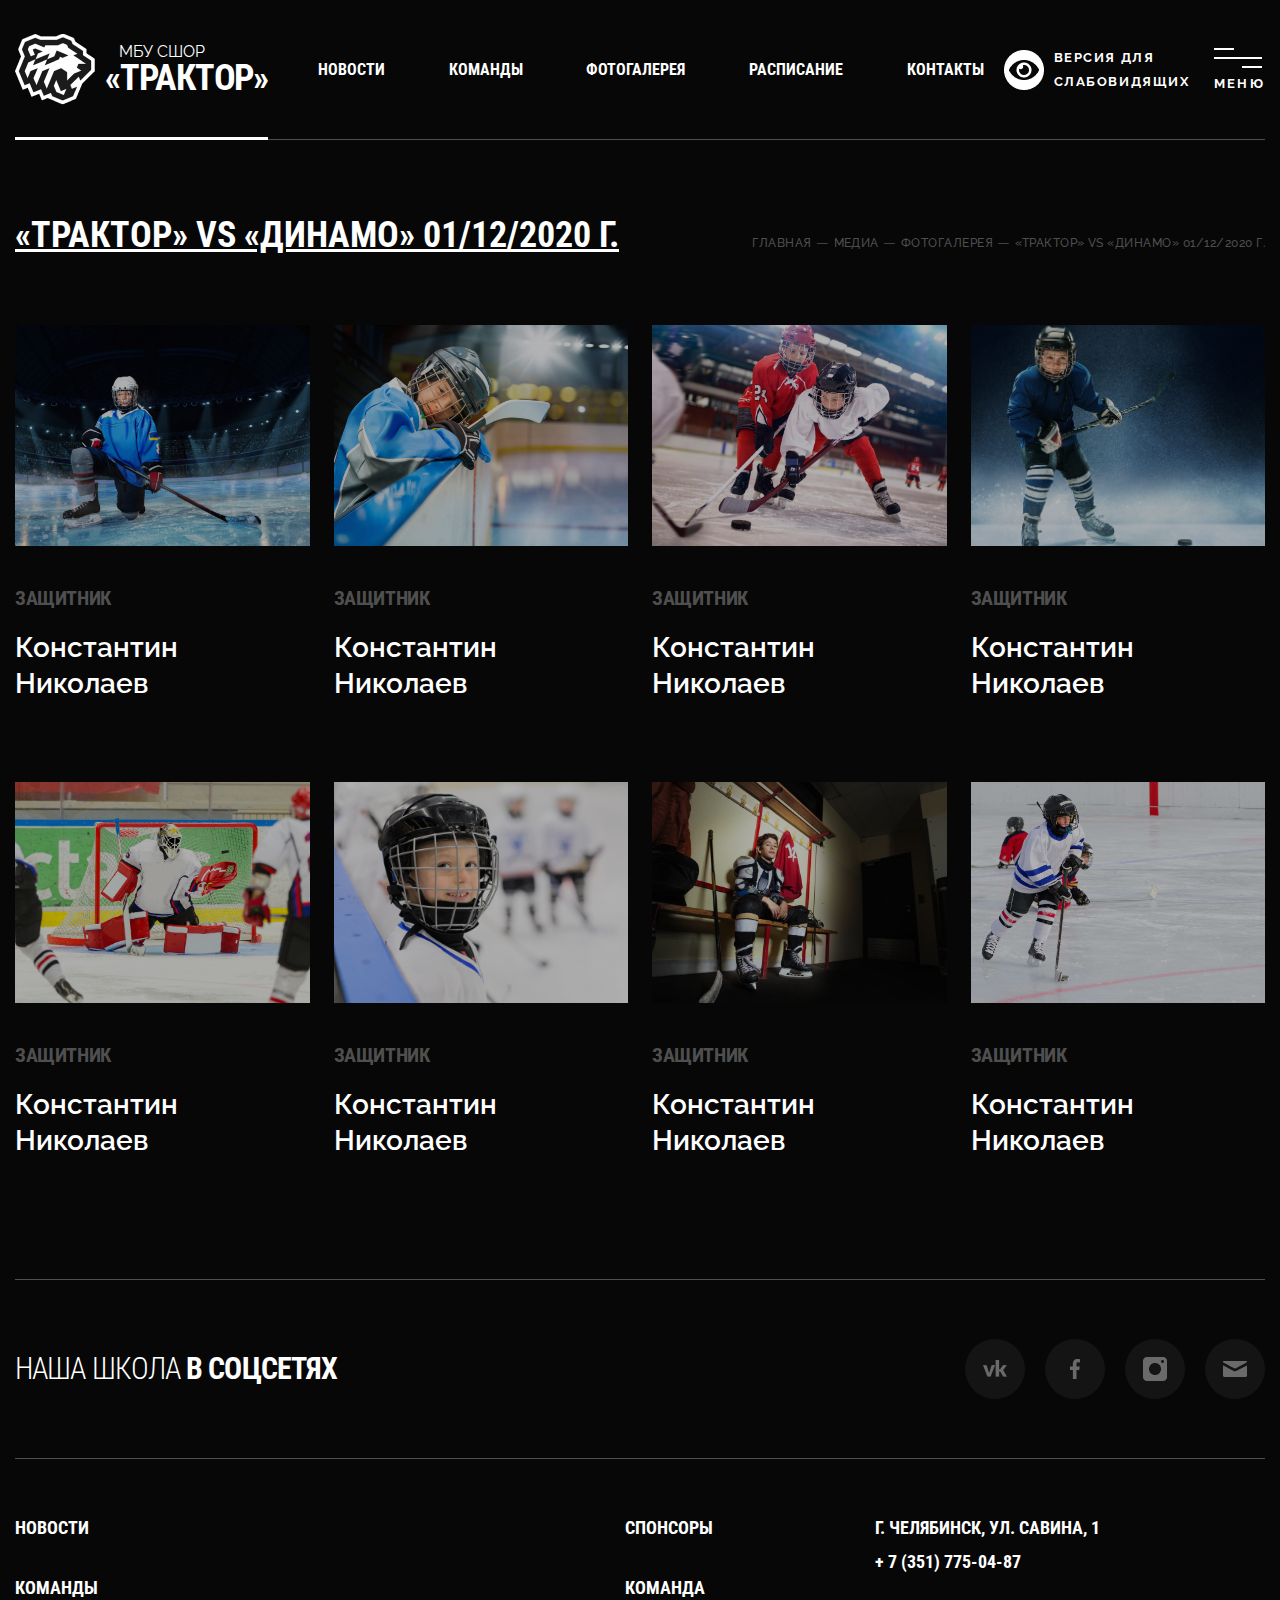
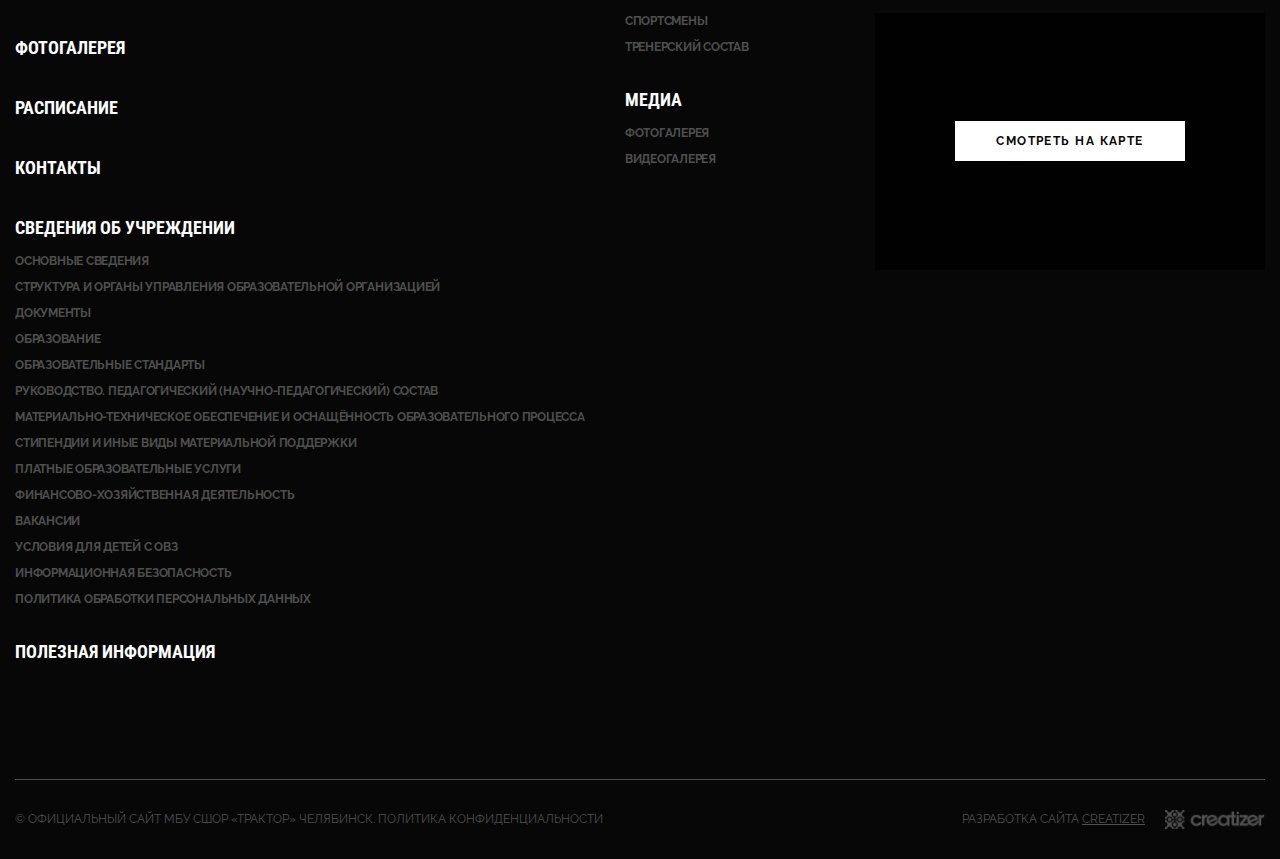
==== album.html @ e43c28bf "header" ====
<!DOCTYPE html>
<html lang="en">

<head>
	<meta charset="UTF-8">
	<meta name="viewport" content="width=device-width, initial-scale=1.0">
	<meta name="description" content="" />
	<meta name="keywords" content="" />
	<link rel="shortcut icon" href="img/common/favicon.ico" type="image/x-icon">
	<link rel="preconnect" href="https://fonts.gstatic.com">
	<link
		href="https://fonts.googleapis.com/css2?family=Lato:wght@300&family=Raleway:ital,wght@0,300;0,400;0,500;0,600;0,700;1,500&family=Roboto+Condensed:ital,wght@0,300;0,400;0,700;1,300&display=swap"
		rel="stylesheet">
	<link rel="stylesheet" href="css/jquery.fancybox.min.css">
	<link rel="stylesheet" href="css/style.css">
	<title>Школа "Трактор"</title>
</head>

<body>
	<div class="wrapper">
		<div class="header">
			<div class="container">
				<div class="header__body" id="header__body">
					<a href="home.html" class="header__logo" id="header__logo">
						<div class="header__image" id="header__image">
							<img src="img/header/logo.png" alt="">
						</div>
						<div class="header__descriptor">
							<p>
								МБУ СШОР
							</p>
							<p>
								«‎Трактор»‎
							</p>
						</div>
						<span></span>
					</a>
					<nav class="header__menu">
						<ul class="header__list">
							<li>
								<a href="news.html" class="header__link">новости</a>
								<span class="underline"></span>
							</li>
							<li>
								<a href="teams.html" class="header__link">команды</a>
								<span class="underline"></span>
							</li>
							<li>
								<a href="gallery.html" class="header__link">фотогалерея</a>
								<span class="underline"></span>
							</li>
							<li>
								<a href="schedule.html" class="header__link">расписание</a>
								<span class="underline"></span>
							</li>
							<li>
								<a href="contacts.html" class="header__link">контакты</a>
								<span class="underline"></span>
							</li>
						</ul>
					</nav>
					<div class="header__visually-impaired">
						<p>
							<img src="img/header/vi.png" alt="">
						</p>
						<span>версия для слабовидящих</span>
						<span class="vi-underline"></span>
					</div>
					<div class="header__burger">
						<div class="header__burger-icon">
							<span></span>
							<span></span>
							<span></span>
						</div>
						<div class="header__burger-menu">
							меню
						</div>
						<div class="header__burger-close">
							закрыть
						</div>
					</div>
				</div>
				<div class="header__menu-board menu-board">
					<div class="menu-board__container">
						<form action="#" class="menu-board__form">
							<input placeholder="поиск по сайту" type="text" class="menu-board__input">
							<button type="submit" class="menu-board__button"></button>
						</form>
						<div class="menu-board__body">
							<ul class="menu-board__items">
								<li class="menu-board__item">
									<a href="news.html" class="menu-board__heading">
										новости
									</a>
								</li>
								<li class="menu-board__item">
									<a href="teams.html" class="menu-board__heading">
										команды
									</a>
								</li>
								<li class="menu-board__item">
									<a href="gallery.html" class="menu-board__heading">
										фотогалерея
									</a>
								</li>
								<li class="menu-board__item">
									<a href="schedule.html" class="menu-board__heading">
										расписание
									</a>
								</li>
								<li class="menu-board__item">
									<a href="contacts.html" class="menu-board__heading">
										контакты
									</a>
								</li>
								<li class="menu-board__item">
									<a href="#" class="menu-board__heading">
										полезная информация
									</a>
								</li>
								<li class="menu-board__item">
									<a href="#" class="menu-board__heading">
										спонсоры
									</a>
								</li>
								<li class="menu-board__item">
									<a href="#" class="menu-board__heading">
										команда
									</a>
									<ul class="menu-board__list">
										<li>
											<a href="#" class="menu-board__link">Спортсмены</a>
										</li>
										<li>
											<a href="#" class="menu-board__link">Тренерский состав</a>
										</li>
									</ul>
								</li>
								<li class="menu-board__item">
									<a href="#" class="menu-board__heading">
										медиа
									</a>
									<ul class="menu-board__list">
										<li>
											<a href="#" class="menu-board__link">фотогалерея</a>
										</li>
										<li>
											<a href="#" class="menu-board__link">видеогалерея</a>
										</li>
									</ul>
								</li>
								<li class="menu-board__item">
									<a href="#" class="menu-board__heading">
										Сведения об учреждении
									</a>
									<ul class="menu-board__list">
										<li>
											<a href="#" class="menu-board__link">Основные сведения</a>
										</li>
										<li>
											<a href="#" class="menu-board__link">Структура и органы управления
												образовательной
												организацией</a>
										</li>
										<li>
											<a href="#" class="menu-board__link">Документы</a>
										</li>
										<li>
											<a href="#" class="menu-board__link">Образование</a>
										</li>
										<li>
											<a href="#" class="menu-board__link">Образовательные стандарты</a>
										</li>
										<li>
											<a href="#" class="menu-board__link">Руководство. Педагогический
												(научно-педагогический) состав</a>
										</li>
										<li>
											<a href="#" class="menu-board__link">Материально-техническое обеспечение
												и
												оснащённость образовательного процесса</a>
										</li>
										<li>
											<a href="#" class="menu-board__link">Стипендии и иные виды материальной
												поддержки</a>
										</li>
										<li>
											<a href="#" class="menu-board__link">Платные образовательные услуги</a>
										</li>
										<li>
											<a href="#" class="menu-board__link">Финансово-хозяйственная
												деятельность</a>
										</li>
										<li>
											<a href="#" class="menu-board__link">Вакансии</a>
										</li>
										<li>
											<a href="#" class="menu-board__link">Условия для детей с ОВЗ</a>
										</li>
										<li>
											<a href="#" class="menu-board__link">Информационная безопасность</a>
										</li>
										<li>
											<a href="#" class="menu-board__link">Политика обработки персональных
												данных</a>
										</li>
									</ul>
								</li>
							</ul>
						</div>
					</div>
				</div>
			</div>
		</div>

		<main class="main">
			<div class="album">
				<div class="container">
					<div class="album__body">
						<div class="album__topbar topbar">
							<h1 class="album__title title">
								«Трактор» vs «Динамо» 01/12/2020 г.
							</h1>
							<ul class="album__breadcrumbs breadcrumbs">
								<li>
									<a href="home.html" class="breadcrumbs__link">главная</a>
								</li>
								<li>
									<a href="media.html" class="breadcrumbs__link">медиа</a>
								</li>
								<li>
									<a href="gallery.html" class="breadcrumbs__link">фотогалерея</a>
								</li>
								<li>
									<a href="album.html" class="breadcrumbs__link">«Трактор» vs «Динамо» 01/12/2020 г.</a>
								</li>
							</ul>
						</div>
						<ul class="album__list">
							<li class="album__item">
								<div class="album__image">
									<a href="img/album/01.jpg" data-fancybox="album">
										<img src="img/album/01.jpg" alt="">
										<div class="album__hover"></div>
									</a>
								</div>
								<div class="album__position position">
									защитник
								</div>
								<div class="album__heading heading">
									Константин Николаев
								</div>
							</li>
							<li class="album__item">
								<div class="album__image">
									<a href="img/album/02.jpg" data-fancybox="album">
										<img src="img/album/02.jpg" alt="">
										<div class="album__hover"></div>
									</a>
								</div>
								<div class="album__position position">
									защитник
								</div>
								<div class="album__heading heading">
									Константин Николаев
								</div>
							</li>
							<li class="album__item">
								<div class="album__image">
									<a href="img/album/03.jpg" data-fancybox="album">
										<img src="img/album/03.jpg" alt="">
										<div class="album__hover"></div>
									</a>
								</div>
								<div class="album__position position">
									защитник
								</div>
								<div class="album__heading heading">
									Константин Николаев
								</div>
							</li>
							<li class="album__item">
								<div class="album__image">
									<a href="img/album/04.jpg" data-fancybox="album">
										<img src="img/album/04.jpg" alt="">
										<div class="album__hover"></div>
									</a>
								</div>
								<div class="album__position position">
									защитник
								</div>
								<div class="album__heading heading">
									Константин Николаев
								</div>
							</li>
							<li class="album__item">
								<div class="album__image">
									<a href="img/album/05.jpg" data-fancybox="album">
										<img src="img/album/05.jpg" alt="">
										<div class="album__hover"></div>
									</a>
								</div>
								<div class="album__position position">
									защитник
								</div>
								<div class="album__heading heading">
									Константин Николаев
								</div>
							</li>
							<li class="album__item">
								<div class="album__image">
									<a href="img/album/06.jpg" data-fancybox="album">
										<img src="img/album/06.jpg" alt="">
										<div class="album__hover"></div>
									</a>
								</div>
								<div class="album__position position">
									защитник
								</div>
								<div class="album__heading heading">
									Константин Николаев
								</div>
							</li>
							<li class="album__item">
								<div class="album__image">
									<a href="img/album/07.jpg" data-fancybox="album">
										<img src="img/album/07.jpg" alt="">
										<div class="album__hover"></div>
									</a>
								</div>
								<div class="album__position position">
									защитник
								</div>
								<div class="album__heading heading">
									Константин Николаев
								</div>
							</li>
							<li class="album__item">
								<div class="album__image">
									<a href="img/album/08.jpg" data-fancybox="album">
										<img src="img/album/08.jpg" alt="">
										<div class="album__hover"></div>
									</a>
								</div>
								<div class="album__position position">
									защитник
								</div>
								<div class="album__heading heading">
									Константин Николаев
								</div>
							</li>
						</ul>
					</div>
				</div>
			</div>
		</main>

		<footer class="footer">
			<div class="container">
				<footer class="footer__body">
					<div class="footer__top">
						<h3 class="footer__subtitle subtitle">
							наша школа <span>в соцсетях</span>
						</h3>
						<div class="footer__socials">
							<a href="https://vk.com/" class="footer__socials-item" target="_blank">
								<img src="img/footer/vk.png" alt="">
							</a>
							<a href="https://www.facebook.com/" class="footer__socials-item" target="_blank">
								<img src="img/footer/fb.png" alt="">
							</a>
							<a href="https://www.instagram.com/?hl=ru" class="footer__socials-item" target="_blank">
								<img src="img/footer/inst.png" alt="">
							</a>
							<a href="#" class="footer__socials-item">
								<img src="img/footer/mail.png" alt="">
							</a>
						</div>
					</div>
					<div class="footer__middle">
						<div class="footer__items">
							<div class="footer__column-info">
								<div class="footer__item">
									<a href="news.html" class="footer__heading">
										новости
									</a>
								</div>
								<div class="footer__item">
									<a href="teams.html" class="footer__heading">
										команды
									</a>
								</div>
								<div class="footer__item">
									<a href="gallery.html" class="footer__heading">
										фотогалерея
									</a>
								</div>
								<div class="footer__item">
									<a href="schedule.html" class="footer__heading">
										расписание
									</a>
								</div>
								<div class="footer__item">
									<a href="contacts.html" class="footer__heading">
										контакты
									</a>
								</div>
								<div class="footer__item">
									<a href="#" class="footer__heading">
										Сведения об учреждении
									</a>
									<ul class="footer__list">
										<li>
											<a href="#" class="footer__link">Основные сведения</a>
										</li>
										<li>
											<a href="#" class="footer__link">Структура и органы управления
												образовательной
												организацией</a>
										</li>
										<li>
											<a href="#" class="footer__link">Документы</a>
										</li>
										<li>
											<a href="#" class="footer__link">Образование</a>
										</li>
										<li>
											<a href="#" class="footer__link">Образовательные стандарты</a>
										</li>
										<li>
											<a href="#" class="footer__link">Руководство. Педагогический
												(научно-педагогический)
												состав</a>
										</li>
										<li>
											<a href="#" class="footer__link">Материально-техническое обеспечение и
												оснащённость
												образовательного процесса</a>
										</li>
										<li>
											<a href="#" class="footer__link">Стипендии и иные виды материальной
												поддержки</a>
										</li>
										<li>
											<a href="#" class="footer__link">Платные образовательные услуги</a>
										</li>
										<li>
											<a href="#" class="footer__link">Финансово-хозяйственная деятельность</a>
										</li>
										<li>
											<a href="#" class="footer__link">Вакансии</a>
										</li>
										<li>
											<a href="#" class="footer__link">Условия для детей с ОВЗ</a>
										</li>
										<li>
											<a href="#" class="footer__link">Информационная безопасность</a>
										</li>
										<li>
											<a href="#" class="footer__link">Политика обработки персональных данных</a>
										</li>
									</ul>
								</div>
								<div class="footer__item">
									<a href="#" class="footer__heading">
										полезная информация
									</a>
								</div>
								<div class="footer__item">
									<a href="#" class="footer__heading">
										спонсоры
									</a>
								</div>
								<div class="footer__item">
									<a href="#" class="footer__heading">
										команда
									</a>
									<ul class="footer__list">
										<li>
											<a href="#" class="footer__link">Спортсмены</a>
										</li>
										<li>
											<a href="#" class="footer__link">Тренерский состав</a>
										</li>
									</ul>
								</div>
								<div class="footer__item">
									<a href="#" class="footer__heading">
										медиа
									</a>
									<ul class="footer__list">
										<li>
											<a href="#" class="footer__link">фотогалерея</a>
										</li>
										<li>
											<a href="#" class="footer__link">видеогалерея</a>
										</li>
									</ul>
								</div>
							</div>
							<div class="footer__column-map">
								<div class="footer__item">
									<a href="#" class="footer__heading">
										г. Челябинск, ул. Савина, 1
									</a>
									<p>
										<a href="tel:+73517750487" class="footer__heading">
											+ 7 (351) 775-04-87
										</a>
									</p>
								</div>
								<div class="footer__map">
									<iframe
										src="https://www.google.com/maps/embed?pb=!1m18!1m12!1m3!1d2279.0754524797603!2d61.44567021602907!3d55.16445604468034!2m3!1f0!2f0!3f0!3m2!1i1024!2i768!4f13.1!3m3!1m2!1s0x43c5ed6685f72ff7%3A0xd06145f4fb776988!2z0YPQuy4g0KHQsNCy0LjQvdCwLCAxLCDQp9C10LvRj9Cx0LjQvdGB0LosINCn0LXQu9GP0LHQuNC90YHQutCw0Y8g0L7QsdC7LiwgNDU0MDA3!5e0!3m2!1sru!2sru!4v1611233914271!5m2!1sru!2sru"
										allowfullscreen="" aria-hidden="false" tabindex="0">
									</iframe>
									<div class="footer__see">
										<div class="footer__map-bar">
											смотреть на карте
										</div>
									</div>
								</div>
							</div>
						</div>
					</div>
					<div class="footer__bottom">
						<div class="footer__text">
							© Официальный сайт МБУ СШОР «Трактор» Челябинск. Политика конфиденциальности
						</div>
						<div class="footer__dev">
							<div class="footer__dev-info">
								Разработка сайта <a href="https://creatizer.pro/ru/" target="_blank">Creatizer</a>
							</div>
							<a href="https://creatizer.pro/ru/" class="footer__dev-logo" target="_blank">
								<img src="img/footer/creatizer.png" alt="">
							</a>
						</div>
					</div>
				</footer>
			</div>
		</footer>

		<div class="scrollback" id="scrollback">
			<img src="img/common/scrollback.svg" alt="">
		</div>
	</div>


	<script src="https://code.jquery.com/jquery-3.5.1.min.js"></script>
	<script src="js/jquery.fancybox.min.js"></script>
	<script src="js/slick.min.js"></script>
	<script src="js/script.js" type="module"></script>
</body>

</html>
---- css/style.css ----
@charset "UTF-8";
* {
  padding: 0;
  margin: 0;
  border: 0;
}

*,
*:before,
*:after {
  -webkit-box-sizing: border-box;
  box-sizing: border-box;
}

:focus,
:active {
  outline: none;
}

a:focus,
a:active {
  outline: none;
}

nav,
footer,
header,
aside {
  display: block;
}

html,
body {
  height: 100%;
  width: 100%;
  font-size: 100%;
  line-height: 1;
  font-size: 14px;
  -ms-text-size-adjust: 100%;
  -moz-text-size-adjust: 100%;
  -webkit-text-size-adjust: 100%;
}

input,
button,
textarea {
  font-family: inherit;
}

input::-ms-clear {
  display: none;
}

button {
  cursor: pointer;
}

button::-moz-focus-inner {
  padding: 0;
  border: 0;
}

a,
a:visited {
  text-decoration: none;
}

a:hover {
  text-decoration: none;
}

ul li {
  list-style: none;
}

img {
  vertical-align: top;
}

h1,
h2,
h3,
h4,
h5,
h6 {
  font-size: inherit;
  font-weight: 700;
}

.custom-select-container {
  display: inline-block;
  position: relative;
}

.custom-select-value {
  display: -webkit-box;
  display: -ms-flexbox;
  display: flex;
  -webkit-box-align: center;
      -ms-flex-align: center;
          align-items: center;
  -webkit-box-pack: justify;
      -ms-flex-pack: justify;
          justify-content: space-between;
  width: 180px;
  cursor: pointer;
  -webkit-user-select: none;
     -moz-user-select: none;
      -ms-user-select: none;
          user-select: none;
  -webkit-transition: all 0.3s ease 0s;
  transition: all 0.3s ease 0s;
  color: #6a6a6a;
  font-weight: 300;
  font-size: 20px;
  line-height: 30px;
  text-transform: capitalize;
}

.custom-select-value:after {
  content: "";
  display: inline-block;
  width: 16px;
  height: 9px;
  background: url("../img/schedule/arrow.svg") center no-repeat;
  -webkit-transition: all 0.3s ease 0s;
  transition: all 0.3s ease 0s;
  margin: 0px 0px 0px 10px;
}

.custom-select-value.spin:after {
  content: "";
  -webkit-transform: rotate(-180deg);
          transform: rotate(-180deg);
}

.custom-select-options {
  opacity: 0;
  visibility: hidden;
  position: absolute;
  padding: 0;
  margin: 0;
  z-index: 1;
  width: 100%;
  border-top: none;
  max-height: 330px;
  overflow-y: auto;
  background: #141414;
  -webkit-transition: all 0.3s ease 0s;
  transition: all 0.3s ease 0s;
  padding: 20px 0;
}

.custom-select-options.show {
  opacity: 1;
  visibility: visible;
}

.custom-select-option {
  padding: 5px 30px;
  cursor: pointer;
  -webkit-transition: all 0.3s ease 0s;
  transition: all 0.3s ease 0s;
  color: #6a6a6a;
  font-weight: 300;
  font-size: 20px;
  line-height: 30px;
  text-transform: capitalize;
}

.custom-select-option.selected {
  background-color: rgba(0, 0, 0, 0.5);
}

.custom-select-option:hover {
  color: #fff;
}

body {
  font-family: "Raleway", sans-serif;
  color: #fff;
  background: #070707;
}

body.lock {
  overflow: hidden;
}

.wrapper {
  position: relative;
  display: -webkit-box;
  display: -ms-flexbox;
  display: flex;
  -webkit-box-orient: vertical;
  -webkit-box-direction: normal;
      -ms-flex-direction: column;
          flex-direction: column;
  min-height: 100%;
  overflow-x: hidden;
}

.container {
  max-width: 1660px;
  margin: 0 auto;
  padding: 0 15px;
}

.subtitle {
  font-family: "Roboto Condensed", sans-serif;
  font-weight: 300;
  font-size: 30px;
  line-height: 40px;
  letter-spacing: -0.03em;
  text-transform: uppercase;
}

.subtitle span {
  font-weight: 700;
}

.scrollback {
  position: fixed;
  bottom: 150px;
  right: 40px;
  height: 60px;
  width: 60px;
  border-radius: 50%;
  background: #141414;
  display: -webkit-box;
  display: -ms-flexbox;
  display: flex;
  -webkit-box-align: center;
      -ms-flex-align: center;
          align-items: center;
  -webkit-box-pack: center;
      -ms-flex-pack: center;
          justify-content: center;
  border: 1px solid transparent;
  -webkit-transition: all 0.3s ease 0s;
  transition: all 0.3s ease 0s;
  cursor: pointer;
  opacity: 0;
  visibility: hidden;
  z-index: 10;
}

.scrollback img {
  max-width: 20px;
}

@media (min-width: 1024px) {
  .scrollback:hover {
    border: 1px solid #4f4f4f;
  }
}

.scrollback.visible {
  opacity: 1;
  visibility: visible;
}

@media (max-width: 767px) {
  .scrollback {
    width: 40px;
    height: 40px;
    bottom: 20px;
    right: 20px;
  }
}

.date {
  font-family: "Roboto Condensed", sans-serif;
  font-weight: bold;
  font-size: 20px;
  line-height: 24px;
  letter-spacing: -0.02em;
  text-transform: uppercase;
  color: #4f4f4f;
}

.title {
  font-family: "Roboto Condensed", sans-serif;
  font-weight: bold;
  font-size: 49px;
  line-height: 70px;
  -webkit-text-decoration-line: underline;
          text-decoration-line: underline;
  text-transform: uppercase;
  color: #ffffff;
}

@media (max-width: 1365px) {
  .title {
    font-size: 36px;
    line-height: 40px;
  }
}

@media (max-width: 767px) {
  .title {
    font-size: 30px;
  }
}

.universal-link {
  display: inline-block;
  height: 70px;
  width: 260px;
}

@media (min-width: 1024px) {
  .universal-link:hover .icon__arrow {
    -webkit-transform: translate(7px, 0);
            transform: translate(7px, 0);
  }
  .universal-link:hover .universal-link__more::before {
    width: 100%;
    -webkit-transform: translate(0, 0);
            transform: translate(0, 0);
  }
}

.universal-link__more {
  position: relative;
  font-weight: bold;
  font-size: 13px;
  line-height: 24px;
  letter-spacing: 0.12em;
  text-transform: uppercase;
  color: #ffffff;
  display: inline-block;
  position: relative;
  left: 96px;
  top: 28px;
}

.universal-link__more::before {
  content: "";
  -webkit-transition: all 0.3s ease 0s;
  transition: all 0.3s ease 0s;
  position: absolute;
  bottom: 0;
  left: 0px;
  display: inline-block;
  height: 1px;
  width: 0%;
  -webkit-transform: translate(-40px, 0);
          transform: translate(-40px, 0);
  background: #fff;
}

@media (max-width: 600px) {
  .universal-link__more span {
    display: none;
  }
}

.universal-link .icon {
  position: relative;
  display: inline-block;
}

.universal-link .icon__circle {
  position: absolute;
  top: 0;
  left: 0;
  display: inline-block;
  height: 48px;
  width: 48px;
  border-radius: 50%;
  border: 1px solid #fff;
}

.universal-link .icon__arrow {
  -webkit-transition: all 0.3s ease 0s;
  transition: all 0.3s ease 0s;
  position: absolute;
  top: 23px;
  left: 23px;
  display: inline-block;
  height: 1px;
  width: 48px;
  background: #fff;
}

.universal-link .icon__arrow:after, .universal-link .icon__arrow:before {
  content: "";
  position: absolute;
  right: 0;
  background: #fff;
  width: 1px;
  height: 10px;
  display: inline-block;
}

.universal-link .icon__arrow:after {
  -webkit-transform: rotate(45deg) translate(-2px, 1px);
          transform: rotate(45deg) translate(-2px, 1px);
}

.universal-link .icon__arrow::before {
  -webkit-transform: rotate(-45deg) translate(4px, -7px);
          transform: rotate(-45deg) translate(4px, -7px);
}

.more {
  display: inline-block;
  position: relative;
  margin: 0px 0px 40px 0px;
  font-family: "Roboto Condensed", sans-serif;
  font-weight: bold;
  font-size: 20px;
  line-height: 24px;
  letter-spacing: -0.02em;
  text-transform: uppercase;
  color: #4f4f4f;
  -webkit-transition: all 0.3s ease 0s;
  transition: all 0.3s ease 0s;
  cursor: pointer;
}

.more:after {
  content: "";
  -webkit-transition: all 0.3s ease 0s;
  transition: all 0.3s ease 0s;
  position: absolute;
  bottom: 0;
  left: -40px;
  width: 0%;
  height: 1px;
  background: #fff;
  opacity: 0;
  visibility: hidden;
}

@media (min-width: 1024px) {
  .more:hover {
    color: #fff;
  }
  .more:hover:after {
    left: 0;
    width: 100%;
    opacity: 1;
    visibility: visible;
  }
}

.topbar {
  display: -webkit-box;
  display: -ms-flexbox;
  display: flex;
  -webkit-box-pack: justify;
      -ms-flex-pack: justify;
          justify-content: space-between;
}

@media (max-width: 767px) {
  .topbar {
    -webkit-box-orient: vertical;
    -webkit-box-direction: normal;
        -ms-flex-direction: column;
            flex-direction: column;
    -webkit-box-align: start;
        -ms-flex-align: start;
            align-items: flex-start;
  }
}

.breadcrumbs {
  display: -webkit-box;
  display: -ms-flexbox;
  display: flex;
  white-space: nowrap;
  padding: 40px 0px 0px 20px;
}

.breadcrumbs li:not(:last-child):after {
  content: "—";
  color: #4f4f4f;
  display: inline-block;
  margin: 0px 5px 0 0;
}

.breadcrumbs__link {
  font-weight: 500;
  font-size: 12px;
  line-height: 16px;
  letter-spacing: 0.04em;
  text-transform: uppercase;
  color: #4f4f4f;
  -webkit-transition: all 0.3s ease 0s;
  transition: all 0.3s ease 0s;
}

@media (min-width: 1024px) {
  .breadcrumbs__link:hover {
    color: #fff;
  }
}

@media (max-width: 1365px) {
  .breadcrumbs {
    padding: 20px 0px 0px 20px;
  }
}

@media (max-width: 767px) {
  .breadcrumbs {
    padding: 10px 0px 0px 0px;
    white-space: normal;
    -webkit-box-orient: vertical;
    -webkit-box-direction: normal;
        -ms-flex-direction: column;
            flex-direction: column;
  }
}

.heading {
  font-weight: 600;
  font-size: 28px;
  line-height: 36px;
  color: #fff;
}

@media (max-width: 993px) {
  .heading {
    font-size: 24px;
    line-height: 30px;
  }
}

@media (max-width: 767px) {
  .heading {
    font-size: 20px;
    line-height: 24px;
  }
}

.position {
  font-family: "Roboto Condensed", sans-serif;
  font-weight: bold;
  font-size: 20px;
  line-height: 24px;
  letter-spacing: -0.02em;
  text-transform: uppercase;
  color: #4f4f4f;
}

/* .fancybox-navigation .fancybox-button {
	width: 126px;
	height: 90px;
	div {
		display: none;
	}
}
.fancybox-navigation .fancybox-button--arrow_left,
.fancybox-navigation .fancybox-button--arrow_right {
	padding: 0;
}
.fancybox-button--arrow_left {
	background: url("../img/home/partners/arrow-left.png") center no-repeat, #141414;
	&:disabled {
		background: url("../img/home/partners/arrow-left.png") center no-repeat, #070707;
	}
}
.fancybox-button--arrow_right {
	background: url("../img/home/partners/arrow-right.png") center no-repeat, #141414;
	&:disabled {
		background: url("../img/home/partners/arrow-right.png") center no-repeat, #070707;
	}
}
.fancybox-bg {
	background: rgba(7, 7, 7, 0.8);
} */
.splash-main {
  position: relative;
  z-index: 0;
  height: 100vh;
  width: 100vw;
  min-height: 100vh;
  min-width: 100vw;
  overflow: hidden;
  background: url("../img/spalsh/splash-bg.jpg") left center/cover no-repeat;
}

.splash-main::after {
  content: "";
  display: block;
  width: 100%;
  height: 100%;
  background: rgba(0, 0, 0, 0.7);
  position: absolute;
  top: 0;
  left: 0;
  z-index: 1;
}

.splash-main__video {
  width: 100%;
  position: absolute;
  top: 0;
  left: 0;
}

@media (min-height: 1080px) {
  .splash-main__video {
    display: none;
  }
}

.splash-main__body {
  position: absolute;
  top: 0;
  left: 0;
  width: 100%;
  height: 100%;
  z-index: 2;
  display: -webkit-box;
  display: -ms-flexbox;
  display: flex;
  -webkit-box-align: center;
      -ms-flex-align: center;
          align-items: center;
  -webkit-box-pack: center;
      -ms-flex-pack: center;
          justify-content: center;
  -webkit-box-orient: vertical;
  -webkit-box-direction: normal;
      -ms-flex-direction: column;
          flex-direction: column;
  padding: 0 15px;
}

.splash-main__logo {
  width: 200px;
  margin: 140px 0 40px 0;
}

.splash-main__logo img {
  max-width: 100%;
}

@media (max-width: 992px) {
  .splash-main__logo {
    margin: 50px 0 20px 0;
  }
}

@media (max-width: 767px) {
  .splash-main__logo {
    width: 160px;
  }
}

@media (max-width: 360px) {
  .splash-main__logo {
    width: 140px;
  }
}

.splash-main__title {
  font-size: 16px;
  text-align: center;
  text-transform: uppercase;
  margin: 0 0 60px 0;
}

.splash-main__title span {
  font-family: "Roboto Condensed";
  font-weight: bold;
  font-size: 80px;
  letter-spacing: -0.03em;
  display: inline-block;
  margin: 20px 0 0 0;
}

@media (max-width: 767px) {
  .splash-main__title {
    margin: 0 0 50px 0;
  }
  .splash-main__title span {
    font-size: 50px;
  }
}

@media (max-width: 360px) {
  .splash-main__title {
    font-size: 14px;
  }
  .splash-main__title span {
    font-size: 30px;
  }
}

.splash-main__enter {
  margin: 0 0 100px 0;
}

@media (max-width: 767px) {
  .splash-main__enter {
    margin: 0 0 50px 0;
  }
}

.splash-main__link {
  display: -webkit-box;
  display: -ms-flexbox;
  display: flex;
  -webkit-box-align: center;
      -ms-flex-align: center;
          align-items: center;
  -webkit-box-pack: center;
      -ms-flex-pack: center;
          justify-content: center;
}

.splash-main__link:hover img {
  -webkit-transform: translate(10px, -50%);
          transform: translate(10px, -50%);
}

.splash-main__icon {
  position: relative;
  width: 63px;
  margin: 0 23px 0 0;
}

.splash-main__icon:after {
  content: "";
  display: inline-block;
  border: 1px solid #fff;
  border-radius: 50%;
  width: 60px;
  height: 60px;
  -webkit-transition: all 0.3s ease 0s;
  transition: all 0.3s ease 0s;
}

.splash-main__icon img {
  max-width: 100%;
  position: absolute;
  top: 50%;
  left: -50%;
  -webkit-transform: translate(0, -50%);
          transform: translate(0, -50%);
  -webkit-transition: -webkit-transform 0.3s ease 0s;
  transition: -webkit-transform 0.3s ease 0s;
  transition: transform 0.3s ease 0s;
  transition: transform 0.3s ease 0s, -webkit-transform 0.3s ease 0s;
}

@media (max-width: 767px) {
  .splash-main__icon {
    width: 40px;
  }
  .splash-main__icon:after {
    width: 40px;
    height: 40px;
  }
}

.splash-main__text {
  font-size: 18px;
  letter-spacing: 0.2em;
  text-transform: uppercase;
  color: #fff;
  position: relative;
}

.splash-main__text:after {
  content: "";
  position: absolute;
  bottom: -5px;
  left: 0;
  background: #fff;
  width: 98%;
  height: 1px;
}

@media (max-width: 360px) {
  .splash-main__text {
    font-size: 14px;
  }
}

.splash-main__form {
  margin: 0 0px 100px 0;
}

@media (max-width: 992px) {
  .splash-main__form {
    margin: 0 0 50px 0;
  }
}

.splash-main__label {
  font-family: "Lato", sans-serif;
  font-weight: 300;
  font-size: 16px;
  text-transform: uppercase;
  display: -webkit-box;
  display: -ms-flexbox;
  display: flex;
  -webkit-box-align: center;
      -ms-flex-align: center;
          align-items: center;
  -webkit-box-pack: center;
      -ms-flex-pack: center;
          justify-content: center;
  cursor: pointer;
}

@media (max-width: 360px) {
  .splash-main__label {
    font-size: 14px;
    text-transform: none;
  }
}

.splash-main__checkbox {
  display: none;
}

.splash-main__checkbox:checked + .splash-main__box::after {
  opacity: 1;
  visibility: visible;
}

.splash-main__box {
  position: relative;
  border: 1px solid #ffffff;
  display: inline-block;
  width: 40px;
  -webkit-box-flex: 0;
      -ms-flex: 0 0 40px;
          flex: 0 0 40px;
  height: 40px;
  margin: 0 22px 0 0;
}

.splash-main__box::after {
  content: "";
  display: inline-block;
  position: absolute;
  top: 50%;
  left: 50%;
  width: 30px;
  height: 20px;
  background: url("../img/spalsh/tick.png") center no-repeat;
  -webkit-transform: translate(-50%, -50%);
          transform: translate(-50%, -50%);
  opacity: 0;
  visibility: hidden;
  -webkit-transition: all 0.3s ease 0s;
  transition: all 0.3s ease 0s;
}

@media (max-width: 767px) {
  .splash-main__box {
    width: 20px;
    height: 20px;
    -webkit-box-flex: 0;
        -ms-flex: 0 0 20px;
            flex: 0 0 20px;
  }
  .splash-main__box::after {
    -webkit-transform: translate(-12px, -16px);
            transform: translate(-12px, -16px);
  }
}

.splash-container {
  margin: 0 auto;
  max-width: 1660px;
  position: relative;
  z-index: 4;
  width: 100%;
  height: 100%;
}

.header {
  position: fixed;
  width: 100%;
  top: 0;
  left: 0;
  z-index: 50;
  background: #070707;
}

.header::before {
  content: "";
  position: absolute;
  top: 0;
  left: 0;
  width: 100%;
  height: 100%;
  z-index: 2;
}

.header__body {
  position: relative;
  display: -webkit-box;
  display: -ms-flexbox;
  display: flex;
  -webkit-box-pack: justify;
      -ms-flex-pack: justify;
          justify-content: space-between;
  -webkit-box-align: center;
      -ms-flex-align: center;
          align-items: center;
  height: 140px;
  border-bottom: 1px solid #4f4f4f;
  -webkit-transition: all 0.3s ease 0s;
  transition: all 0.3s ease 0s;
}

@media (max-width: 992px) {
  .header__body {
    height: 80px;
  }
}

.header__logo {
  display: -webkit-box;
  display: -ms-flexbox;
  display: flex;
  -webkit-box-align: center;
      -ms-flex-align: center;
          align-items: center;
  -webkit-box-pack: center;
      -ms-flex-pack: center;
          justify-content: center;
  -webkit-transition: all 0.3s ease 0s;
  transition: all 0.3s ease 0s;
  position: relative;
  -webkit-box-flex: 0;
      -ms-flex: 0 0 252px;
          flex: 0 0 252px;
  z-index: 3;
}

.header__logo span {
  position: absolute;
  bottom: -35px;
  left: 0px;
  height: 3px;
  width: 100%;
  background-color: #fff;
  -webkit-transition: all 0.3s ease 0s;
  transition: all 0.3s ease 0s;
}

.header__logo.shrink {
  -webkit-box-flex: 0;
      -ms-flex: 0 0 180px;
          flex: 0 0 180px;
}

.header__logo.shrink .header__image {
  -webkit-box-flex: 0;
      -ms-flex: 0 0 50px;
          flex: 0 0 50px;
}

.header__logo.shrink span {
  bottom: -18px;
}

.header__logo.shrink .header__descriptor {
  font-size: 14px;
}

.header__logo.shrink .header__descriptor p:first-child {
  margin: 0 0 0 12px;
}

.header__logo.shrink .header__descriptor p:last-child {
  font-size: 26px;
}

@media (max-width: 992px) {
  .header__logo {
    -webkit-box-flex: 0;
        -ms-flex: 0 0 180px;
            flex: 0 0 180px;
  }
  .header__logo span {
    bottom: -18px;
  }
}

@media (max-width: 360px) {
  .header__logo {
    -webkit-box-flex: 0;
        -ms-flex: 0 0 150px;
            flex: 0 0 150px;
  }
}

.header__image {
  margin: 0 10px 0 0;
  -webkit-box-flex: 0;
      -ms-flex: 0 0 80px;
          flex: 0 0 80px;
  -webkit-transition: all 0.3s ease 0s;
  transition: all 0.3s ease 0s;
}

.header__image img {
  max-width: 100%;
}

@media (max-width: 992px) {
  .header__image {
    -webkit-box-flex: 0;
        -ms-flex: 0 0 50px;
            flex: 0 0 50px;
  }
}

.header__descriptor {
  font-size: 16px;
  text-transform: uppercase;
  color: #ffffff;
}

.header__descriptor p {
  -webkit-transition: all 0.3s ease 0s;
  transition: all 0.3s ease 0s;
}

.header__descriptor p:first-child {
  margin: 0 0 0 14px;
}

.header__descriptor p:last-child {
  font-family: "Roboto Condensed", sans-serif;
  font-weight: bold;
  font-size: 36px;
  letter-spacing: -0.03em;
  text-transform: uppercase;
}

@media (max-width: 992px) {
  .header__descriptor {
    font-size: 14px;
  }
  .header__descriptor p:first-child {
    margin: 0 0 0 12px;
  }
  .header__descriptor p:last-child {
    font-size: 26px;
  }
}

@media (max-width: 360px) {
  .header__descriptor p:first-child {
    margin: 0 0 4px 0;
  }
  .header__descriptor p:last-child {
    font-size: 16px;
  }
}

.header__menu {
  -webkit-box-flex: 1;
      -ms-flex: 1 1 auto;
          flex: 1 1 auto;
  margin: 0 20px 0 160px;
}

@media (max-width: 1365px) {
  .header__menu {
    margin: 0 20px 0 50px;
  }
}

@media (max-width: 1200px) {
  .header__menu {
    -webkit-box-flex: 0;
        -ms-flex: none;
            flex: none;
  }
}

@media (max-width: 992px) {
  .header__menu {
    display: none;
  }
}

.header__list {
  display: -webkit-box;
  display: -ms-flexbox;
  display: flex;
  -webkit-box-align: center;
      -ms-flex-align: center;
          align-items: center;
  -webkit-box-pack: justify;
      -ms-flex-pack: justify;
          justify-content: space-between;
  position: relative;
  z-index: 3;
}

.header__list li {
  position: relative;
}

.header__list li .underline {
  position: absolute;
  bottom: -50px;
  left: -70px;
  height: 3px;
  width: 0%;
  background-color: #fff;
  opacity: 0;
  visibility: hidden;
  -webkit-transition: all 0.3s ease 0s;
  transition: all 0.3s ease 0s;
}

.header__list li .underline.lift {
  bottom: -20px;
}

.header__list li a:hover + .underline {
  width: 100%;
  left: 0;
  opacity: 1;
  visibility: visible;
}

.header__list li:not(:first-child) {
  margin: 0 0 0 20px;
}

@media (max-width: 1200px) {
  .header__list {
    -webkit-box-pack: end;
        -ms-flex-pack: end;
            justify-content: flex-end;
  }
}

.header__link {
  font-family: "Roboto Condensed", sans-serif;
  font-weight: 700;
  font-size: 16px;
  line-height: 40px;
  text-transform: uppercase;
  color: #ffffff;
}

.header__visually-impaired {
  display: -webkit-box;
  display: -ms-flexbox;
  display: flex;
  -webkit-box-align: center;
      -ms-flex-align: center;
          align-items: center;
  -webkit-box-pack: center;
      -ms-flex-pack: center;
          justify-content: center;
  font-weight: bold;
  font-size: 13px;
  line-height: 24px;
  letter-spacing: 0.12em;
  text-transform: uppercase;
  cursor: pointer;
  position: relative;
  -webkit-box-flex: 1;
      -ms-flex: 1 1 auto;
          flex: 1 1 auto;
  margin: 0 20px 0 0;
  z-index: 3;
}

.header__visually-impaired p {
  -webkit-box-flex: 0;
      -ms-flex: 0 0 40px;
          flex: 0 0 40px;
  margin: 0 10px 0 0;
}

.header__visually-impaired img {
  max-width: 100%;
}

.header__visually-impaired span {
  -webkit-box-flex: 0;
      -ms-flex: 0 0 140px;
          flex: 0 0 140px;
}

.header__visually-impaired span:last-child {
  position: absolute;
  bottom: -46px;
  left: 0px;
  height: 3px;
  width: 0%;
  background-color: #fff;
  opacity: 0;
  visibility: hidden;
  -webkit-transition: all 0.3s ease 0s;
  transition: all 0.3s ease 0s;
}

.header__visually-impaired span:last-child.lift {
  bottom: -16px;
}

.header__visually-impaired:hover span:last-child {
  left: 50%;
  -webkit-transform: translate(-50%, 0);
          transform: translate(-50%, 0);
  width: 190px;
  opacity: 1;
  visibility: visible;
}

@media (max-width: 1365px) {
  .header__visually-impaired {
    -webkit-box-flex: 0;
        -ms-flex: none;
            flex: none;
  }
}

@media (max-width: 1200px) {
  .header__visually-impaired span {
    display: none;
  }
}

@media (max-width: 992px) {
  .header__visually-impaired {
    margin: 0 0 0 auto;
  }
  .header__visually-impaired p + span {
    display: block;
  }
}

@media (max-width: 767px) {
  .header__visually-impaired {
    margin: 0 20px 0 auto;
  }
  .header__visually-impaired p + span {
    display: none;
  }
}

@media (max-width: 360px) {
  .header__visually-impaired {
    margin: 0 10px 0 auto;
  }
}

.header__burger {
  font-weight: bold;
  font-size: 13px;
  line-height: 16px;
  letter-spacing: 0.18em;
  text-transform: uppercase;
  cursor: pointer;
  position: relative;
  z-index: 5;
  -webkit-transition: all 0.3s ease 0s;
  transition: all 0.3s ease 0s;
}

@media (min-width: 1024px) {
  .header__burger:hover span:first-child {
    -webkit-transform: rotate(90deg) translate(0, -14px);
            transform: rotate(90deg) translate(0, -14px);
  }
  .header__burger:hover span:last-child {
    -webkit-transform: rotate(90deg) translate(0, 14px);
            transform: rotate(90deg) translate(0, 14px);
  }
  .header__burger:hover .header__burger-menu {
    opacity: 0;
    visibility: hidden;
  }
}

.header__burger.active .header__burger-menu {
  opacity: 0;
  visibility: hidden;
}

.header__burger.active .header__burger-close {
  -webkit-transform: translate(0, 12px);
          transform: translate(0, 12px);
  opacity: 1;
  visibility: visible;
}

.header__burger.active .header__burger-icon {
  -webkit-transform: translate(0, 12px);
          transform: translate(0, 12px);
  width: 40px;
}

.header__burger.active .header__burger-icon span {
  background: #4f4f4f;
}

.header__burger.active .header__burger-icon span:first-child {
  width: 100%;
  -webkit-transform: rotate(45deg) translate(6px, 7px);
          transform: rotate(45deg) translate(6px, 7px);
}

.header__burger.active .header__burger-icon span:nth-child(2) {
  -webkit-transform: rotate(-45deg);
          transform: rotate(-45deg);
}

.header__burger.active .header__burger-icon span:last-child {
  width: 0;
  opacity: 0;
  visibility: hidden;
  -webkit-transform: scale(0);
          transform: scale(0);
}

.header__burger-icon {
  width: 48px;
  height: 20px;
  display: -webkit-box;
  display: -ms-flexbox;
  display: flex;
  -webkit-box-orient: vertical;
  -webkit-box-direction: normal;
      -ms-flex-direction: column;
          flex-direction: column;
  -webkit-box-pack: justify;
      -ms-flex-pack: justify;
          justify-content: space-between;
  margin: 0 0 8px 0;
  -webkit-transition: all 0.3s ease 0s;
  transition: all 0.3s ease 0s;
}

.header__burger-icon span {
  -webkit-transition: all 0.3s ease 0s;
  transition: all 0.3s ease 0s;
  height: 2px;
  background: #fff;
  display: inline-block;
}

.header__burger-icon span:first-child {
  width: 20px;
}

.header__burger-icon span:nth-child(2) {
  width: 100%;
}

.header__burger-icon span:last-child {
  -ms-flex-item-align: end;
      align-self: flex-end;
  width: 20px;
}

.header__burger-menu {
  opacity: 1;
  visibility: visible;
  -webkit-transition: all 0.3s ease 0s;
  transition: all 0.3s ease 0s;
}

.header__burger-close {
  opacity: 0;
  visibility: hidden;
  color: #4f4f4f;
  -webkit-transition: all 0.3s ease 0s;
  transition: all 0.3s ease 0s;
  position: absolute;
  top: 3px;
  left: -90px;
}

@media (max-width: 767px) {
  .header__burger-close {
    display: none;
  }
}

.menu-board {
  position: fixed;
  top: -100%;
  right: -100%;
  width: 94%;
  height: 900px;
  background: #fff;
  z-index: 4;
  -webkit-transform: scale(0);
          transform: scale(0);
  opacity: 0;
  visibility: hidden;
  -webkit-transition: all 0.3s ease 0s;
  transition: all 0.3s ease 0s;
  overflow-x: hidden;
  overflow-y: auto;
}

@media (max-width: 1365px) {
  .menu-board {
    height: 100%;
    width: 100%;
  }
}

.menu-board.active {
  -webkit-transform: scale(1);
          transform: scale(1);
  top: 0;
  right: 0;
  opacity: 1;
  visibility: visible;
}

.menu-board__container {
  max-width: 1500px;
  padding: 0 10px;
  margin: 0 auto;
}

.menu-board__form {
  position: relative;
  border-bottom: 1px solid #4f4f4f;
}

.menu-board__input {
  height: 140px;
  width: 100%;
  font-size: 24px;
  padding: 0 200px 0 66px;
}

.menu-board__input::-webkit-input-placeholder {
  font-family: "Roboto Condensed", sans-serif;
  font-style: italic;
  font-weight: 300;
  font-size: 24px;
  line-height: 40px;
  letter-spacing: 0.04em;
  text-transform: uppercase;
  color: #4f4f4f;
}

.menu-board__input:-ms-input-placeholder {
  font-family: "Roboto Condensed", sans-serif;
  font-style: italic;
  font-weight: 300;
  font-size: 24px;
  line-height: 40px;
  letter-spacing: 0.04em;
  text-transform: uppercase;
  color: #4f4f4f;
}

.menu-board__input::-ms-input-placeholder {
  font-family: "Roboto Condensed", sans-serif;
  font-style: italic;
  font-weight: 300;
  font-size: 24px;
  line-height: 40px;
  letter-spacing: 0.04em;
  text-transform: uppercase;
  color: #4f4f4f;
}

.menu-board__input::placeholder {
  font-family: "Roboto Condensed", sans-serif;
  font-style: italic;
  font-weight: 300;
  font-size: 24px;
  line-height: 40px;
  letter-spacing: 0.04em;
  text-transform: uppercase;
  color: #4f4f4f;
}

@media (max-width: 992px) {
  .menu-board__input {
    height: 80px;
  }
}

@media (max-width: 767px) {
  .menu-board__input {
    padding: 0 80px 0 50px;
    font-size: 16px;
  }
  .menu-board__input::-webkit-input-placeholder {
    font-size: 16px;
  }
  .menu-board__input:-ms-input-placeholder {
    font-size: 16px;
  }
  .menu-board__input::-ms-input-placeholder {
    font-size: 16px;
  }
  .menu-board__input::placeholder {
    font-size: 16px;
  }
}

.menu-board__button {
  background: url("../img/header/search.svg") center no-repeat;
  width: 36px;
  height: 31px;
  position: absolute;
  top: 50%;
  left: 0;
  -webkit-transform: translate(0, -50%);
          transform: translate(0, -50%);
}

.menu-board__body {
  display: -webkit-box;
  display: -ms-flexbox;
  display: flex;
  -webkit-box-align: center;
      -ms-flex-align: center;
          align-items: center;
  -webkit-box-pack: center;
      -ms-flex-pack: center;
          justify-content: center;
  margin: 80px 0;
}

@media (max-width: 992px) {
  .menu-board__body {
    margin: 30px 0;
  }
}

.menu-board__items {
  display: -webkit-box;
  display: -ms-flexbox;
  display: flex;
  -ms-flex-wrap: wrap;
      flex-wrap: wrap;
  -webkit-box-flex: 1;
      -ms-flex: 1 1 auto;
          flex: 1 1 auto;
  margin: 0 -20px;
}

.menu-board__column {
  -webkit-box-flex: 1;
      -ms-flex: 1 1 20%;
          flex: 1 1 20%;
  display: -webkit-box;
  display: -ms-flexbox;
  display: flex;
  -webkit-box-orient: vertical;
  -webkit-box-direction: normal;
      -ms-flex-direction: column;
          flex-direction: column;
  -webkit-box-pack: justify;
      -ms-flex-pack: justify;
          justify-content: space-between;
  margin: 0 20px 50px 20px;
}

@media (max-width: 992px) {
  .menu-board__column {
    margin: 0 20px 40px 20px;
  }
}

@media (max-width: 767px) {
  .menu-board__column {
    margin: 0 20px 20px 20px;
  }
}

.menu-board__big-column {
  -webkit-box-flex: 1;
      -ms-flex: 1 1 50%;
          flex: 1 1 50%;
}

.menu-board__item:not(:last-child) {
  margin: 0 0 50px 0;
}

@media (max-width: 992px) {
  .menu-board__item:not(:last-child) {
    margin: 0 0 20px 0;
  }
}

.menu-board__heading {
  font-family: "Roboto Condensed", sans-serif;
  font-weight: bold;
  font-size: 30px;
  line-height: 40px;
  text-transform: uppercase;
  color: #070707;
  position: relative;
}

@media (min-width: 1024px) {
  .menu-board__heading::before {
    content: "";
    position: absolute;
    bottom: -5px;
    left: -70px;
    background: #070707;
    width: 0%;
    height: 3px;
    opacity: 0;
    visibility: hidden;
    -webkit-transition: all 0.3s ease 0s;
    transition: all 0.3s ease 0s;
  }
  .menu-board__heading:hover::before {
    width: 100%;
    left: 0;
    opacity: 1;
    visibility: visible;
  }
}

.menu-board__list {
  margin: 20px 0 0 0;
}

.menu-board__list li:not(:last-child) {
  margin: 0 0 10px 0;
}

@media (max-width: 767px) {
  .menu-board__list {
    margin: 6px 0 0 0;
  }
}

.menu-board__link {
  font-weight: bold;
  font-size: 13px;
  line-height: 24px;
  text-transform: uppercase;
  color: #4f4f4f;
  -webkit-transition: all 0.3s ease 0s;
  transition: all 0.3s ease 0s;
  position: relative;
}

@media (min-width: 1024px) {
  .menu-board__link:hover {
    text-decoration: underline;
  }
}

@media (max-width: 767px) {
  .menu-board__link {
    font-size: 14px;
    line-height: 20px;
  }
}

.footer__top {
  display: -webkit-box;
  display: -ms-flexbox;
  display: flex;
  -webkit-box-align: center;
      -ms-flex-align: center;
          align-items: center;
  -webkit-box-pack: justify;
      -ms-flex-pack: justify;
          justify-content: space-between;
  min-height: 180px;
  border-bottom: 1px solid #4f4f4f;
  border-top: 1px solid #4f4f4f;
  margin: 0px 0px 60px 0px;
  padding: 30px 0;
}

@media (max-width: 767px) {
  .footer__top {
    margin: 0px 0px 40px 0px;
    -webkit-box-orient: vertical;
    -webkit-box-direction: normal;
        -ms-flex-direction: column;
            flex-direction: column;
  }
}

.footer__subtitle {
  margin: 0px 20px 0px 0px;
}

@media (max-width: 767px) {
  .footer__subtitle {
    margin: 0px 0px 20px 0px;
    text-align: center;
  }
}

.footer__socials {
  display: -webkit-box;
  display: -ms-flexbox;
  display: flex;
  -webkit-box-align: center;
      -ms-flex-align: center;
          align-items: center;
}

.footer__socials-item {
  border-radius: 50%;
  background: #141414;
  height: 60px;
  width: 60px;
  display: -webkit-box;
  display: -ms-flexbox;
  display: flex;
  -webkit-box-align: center;
      -ms-flex-align: center;
          align-items: center;
  -webkit-box-pack: center;
      -ms-flex-pack: center;
          justify-content: center;
  margin: 0px 0px 0px 20px;
  border: 1px solid transparent;
  -webkit-transition: all 0.3s ease 0s;
  transition: all 0.3s ease 0s;
}

.footer__socials-item img {
  max-width: 24px;
}

@media (min-width: 1024px) {
  .footer__socials-item:hover {
    border: 1px solid #4f4f4f;
  }
}

@media (max-width: 767px) {
  .footer__socials-item {
    height: 50px;
    width: 50px;
    margin: 0px 0px 0px 10px;
  }
  .footer__socials-item:first-child {
    margin: 0;
  }
}

.footer__middle {
  margin: 0px 0px 60px 0px;
}

@media (max-width: 992px) {
  .footer__middle {
    margin: 0px 0px 20px 0px;
  }
}

.footer__items {
  display: -webkit-box;
  display: -ms-flexbox;
  display: flex;
  -webkit-box-pack: justify;
      -ms-flex-pack: justify;
          justify-content: space-between;
  height: 400px;
}

@media (max-width: 1600px) {
  .footer__items {
    height: 800px;
  }
}

@media (max-width: 1200px) {
  .footer__items {
    height: 1100px;
  }
}

@media (max-width: 992px) {
  .footer__items {
    -webkit-box-orient: vertical;
    -webkit-box-direction: reverse;
        -ms-flex-direction: column-reverse;
            flex-direction: column-reverse;
    height: auto;
  }
}

.footer__item {
  margin: 0px 40px 26px 0px;
}

@media (max-width: 992px) {
  .footer__item {
    margin: 0px 0px 16px 0px;
  }
}

.footer__heading {
  font-family: "Roboto Condensed", sans-serif;
  font-weight: bold;
  font-size: 18px;
  text-transform: uppercase;
  color: #ffffff;
  display: inline-block;
  margin: 0px 0px 16px 0px;
  -webkit-transition: all 0.3s ease 0s;
  transition: all 0.3s ease 0s;
  position: relative;
}

@media (min-width: 1024px) {
  .footer__heading::before {
    content: "";
    position: absolute;
    bottom: -5px;
    left: -70px;
    background: #fff;
    width: 0%;
    height: 3px;
    opacity: 0;
    visibility: hidden;
    -webkit-transition: all 0.3s ease 0s;
    transition: all 0.3s ease 0s;
  }
  .footer__heading:hover::before {
    width: 100%;
    left: 0;
    opacity: 1;
    visibility: visible;
  }
}

@media (max-width: 992px) {
  .footer__heading {
    margin: 0px 0px 10px 0px;
  }
}

.footer__link {
  font-weight: bold;
  font-size: 12px;
  line-height: 16px;
  letter-spacing: -0.02em;
  text-transform: uppercase;
  color: #4f4f4f;
  display: inline-block;
  margin: 0px 0px 10px 0px;
}

.footer__link:hover {
  text-decoration: underline;
}

.footer__column-info {
  display: -webkit-box;
  display: -ms-flexbox;
  display: flex;
  -ms-flex-wrap: wrap;
      flex-wrap: wrap;
  -webkit-box-orient: vertical;
  -webkit-box-direction: normal;
      -ms-flex-direction: column;
          flex-direction: column;
}

.footer__column-map {
  -webkit-box-flex: 0;
      -ms-flex: 0 0 390px;
          flex: 0 0 390px;
}

.footer__map {
  position: relative;
  z-index: 0;
  overflow: hidden;
}

.footer__map iframe {
  width: 100%;
  height: 255px;
}

.footer__see {
  position: absolute;
  top: 0;
  left: 0;
  height: 100%;
  width: 100%;
  z-index: 1;
  display: -webkit-box;
  display: -ms-flexbox;
  display: flex;
  -webkit-box-align: center;
      -ms-flex-align: center;
          align-items: center;
  -webkit-box-pack: center;
      -ms-flex-pack: center;
          justify-content: center;
  background: rgba(0, 0, 0, 0.8);
}

.footer__map-bar {
  font-weight: bold;
  font-size: 12px;
  line-height: 24px;
  letter-spacing: 0.12em;
  text-transform: uppercase;
  color: #070707;
  background: #fff;
  height: 40px;
  width: 230px;
  display: -webkit-box;
  display: -ms-flexbox;
  display: flex;
  -webkit-box-align: center;
      -ms-flex-align: center;
          align-items: center;
  -webkit-box-pack: center;
      -ms-flex-pack: center;
          justify-content: center;
  cursor: pointer;
}

.footer__bottom {
  min-height: 80px;
  display: -webkit-box;
  display: -ms-flexbox;
  display: flex;
  -webkit-box-align: center;
      -ms-flex-align: center;
          align-items: center;
  -webkit-box-pack: justify;
      -ms-flex-pack: justify;
          justify-content: space-between;
  border-top: 1px solid #4f4f4f;
  padding: 20px 0;
}

@media (max-width: 767px) {
  .footer__bottom {
    -webkit-box-orient: vertical;
    -webkit-box-direction: normal;
        -ms-flex-direction: column;
            flex-direction: column;
  }
}

.footer__text {
  font-size: 12px;
  line-height: 18px;
  text-transform: uppercase;
  color: #4f4f4f;
  margin: 0px 20px 0px 0px;
  -webkit-box-flex: 0;
      -ms-flex: 0 1 50%;
          flex: 0 1 50%;
}

@media (max-width: 767px) {
  .footer__text {
    margin: 0px 0px 10px 0px;
    text-align: center;
  }
}

.footer__dev {
  display: -webkit-box;
  display: -ms-flexbox;
  display: flex;
  -webkit-box-align: center;
      -ms-flex-align: center;
          align-items: center;
  -webkit-box-pack: end;
      -ms-flex-pack: end;
          justify-content: flex-end;
  -webkit-box-flex: 0;
      -ms-flex: 0 1 50%;
          flex: 0 1 50%;
}

@media (max-width: 360px) {
  .footer__dev {
    -webkit-box-orient: vertical;
    -webkit-box-direction: normal;
        -ms-flex-direction: column;
            flex-direction: column;
  }
}

.footer__dev-info {
  font-size: 12px;
  line-height: 18px;
  text-transform: uppercase;
  color: #4f4f4f;
}

.footer__dev-info a {
  font-size: 12px;
  line-height: 18px;
  text-transform: uppercase;
  color: #4f4f4f;
  text-decoration: underline;
}

.footer__dev-info a:hover {
  text-decoration: none;
}

.footer__dev-logo {
  width: 100px;
  margin: 0px 0px 0px 20px;
}

.footer__dev-logo img {
  max-width: 100%;
}

@media (max-width: 360px) {
  .footer__dev-logo {
    margin: 10px 0px 0px 0px;
  }
}

.main {
  -webkit-box-flex: 1;
      -ms-flex: 1 1 auto;
          flex: 1 1 auto;
}

.mainscreen {
  padding: 215px 0 160px 0;
  background: url("../img/home/mainscreen/bg.png") bottom right no-repeat;
}

@media (max-width: 992px) {
  .mainscreen {
    padding: 120px 0 80px 0;
  }
}

.mainscreen__body {
  display: -webkit-box;
  display: -ms-flexbox;
  display: flex;
  -webkit-box-align: center;
      -ms-flex-align: center;
          align-items: center;
  -webkit-box-pack: justify;
      -ms-flex-pack: justify;
          justify-content: space-between;
}

@media (max-width: 992px) {
  .mainscreen__body {
    -webkit-box-orient: vertical;
    -webkit-box-direction: normal;
        -ms-flex-direction: column;
            flex-direction: column;
  }
}

.mainscreen__image {
  margin: 0 20px 0 0;
  -webkit-box-flex: 0;
      -ms-flex: 0 0 756px;
          flex: 0 0 756px;
}

.mainscreen__image img {
  max-width: 100%;
}

@media (max-width: 1365px) {
  .mainscreen__image {
    -webkit-box-flex: 0;
        -ms-flex: 0 0 500px;
            flex: 0 0 500px;
  }
}

@media (max-width: 992px) {
  .mainscreen__image {
    -webkit-box-flex: 0;
        -ms-flex: none;
            flex: none;
    margin: 0 0 20px 0;
  }
}

.mainscreen__info {
  -webkit-box-flex: 0;
      -ms-flex: 0 1 800px;
          flex: 0 1 800px;
}

@media (max-width: 992px) {
  .mainscreen__info {
    -webkit-box-flex: 0;
        -ms-flex: none;
            flex: none;
  }
}

.mainscreen__date {
  margin: 0 0 27px 0;
}

@media (max-width: 992px) {
  .mainscreen__date {
    margin: 0 0 15px 0;
  }
}

.mainscreen__title {
  margin: 0 0 27px 0;
}

@media (max-width: 992px) {
  .mainscreen__title {
    margin: 0 0 15px 0;
  }
}

.mainscreen__text {
  font-weight: 300;
  font-size: 18px;
  line-height: 30px;
  margin: 0 0 70px 0;
}

@media (max-width: 992px) {
  .mainscreen__text {
    margin: 0 0 15px 0;
  }
}

.partners {
  background: #141414;
  margin: 0 0 140px 0;
}

@media (max-width: 992px) {
  .partners {
    margin: 0 0 70px 0;
  }
}

.partners__body {
  display: -webkit-box;
  display: -ms-flexbox;
  display: flex;
  position: relative;
}

.partners__tabs {
  display: -webkit-box;
  display: -ms-flexbox;
  display: flex;
}

.partners__item {
  height: 90px;
  width: 126px;
  background: #141414;
  display: -webkit-box;
  display: -ms-flexbox;
  display: flex;
  -webkit-box-align: center;
      -ms-flex-align: center;
          align-items: center;
  -webkit-box-pack: center;
      -ms-flex-pack: center;
          justify-content: center;
  -webkit-transition: all 0.3s ease 0s;
  transition: all 0.3s ease 0s;
  -webkit-transform: translate(0, -100%);
          transform: translate(0, -100%);
  cursor: pointer;
}

.partners__item img {
  max-width: 11px;
}

.partners__item.inactive {
  background: #070707;
  -webkit-transform: translate(0, 0%);
          transform: translate(0, 0%);
}

@media (max-width: 992px) {
  .partners__item {
    height: 50px;
    width: 80px;
  }
}

@media (max-width: 400px) {
  .partners__item {
    width: 50px;
  }
}

.partners__blocks {
  position: relative;
  padding: 50px 0 50px 20px;
  min-width: 0;
}

.partners__block {
  display: -webkit-box;
  display: -ms-flexbox;
  display: flex;
  -webkit-box-align: center;
      -ms-flex-align: center;
          align-items: center;
}

.partners__block.absolute {
  position: absolute;
  opacity: 0;
  visibility: hidden;
}

.partners__subtitle {
  margin: 0 20px 0 0;
  -webkit-box-flex: 0;
      -ms-flex: 0 0 140px;
          flex: 0 0 140px;
}

@media (max-width: 767px) {
  .partners__subtitle {
    position: absolute;
    top: 65px;
    left: -160px;
    max-width: 140px;
  }
}

@media (max-width: 400px) {
  .partners__subtitle {
    top: 80px;
    left: -100px;
    font-size: 24px;
    line-height: 26px;
  }
}

.partners__slider {
  min-width: 0;
}

.partners__slider .slick-list {
  overflow: hidden;
}

.partners__slider .slick-track {
  display: -webkit-box;
  display: -ms-flexbox;
  display: flex;
  -webkit-box-align: start;
      -ms-flex-align: start;
          align-items: flex-start;
}

.partners__slider-item {
  text-align: right;
  width: 180px;
}

.partners__slider-item img {
  max-width: 100%;
}

@media (max-width: 1200px) {
  .partners__slider-item {
    text-align: center;
  }
}

@media (max-width: 767px) {
  .partners__slider-item {
    width: 100px;
  }
}

.last-news {
  margin: 0px 0px 140px 0px;
}

@media (max-width: 767px) {
  .last-news {
    margin: 0px 0px 60px 0px;
  }
}

@media (max-width: 600px) {
  .last-news {
    margin: 0px 0px 40px 0px;
  }
}

.last-news__body {
  border-bottom: 1px solid #4f4f4f;
}

.last-news__title {
  margin: 0px 0px 78px 0px;
}

@media (max-width: 992px) {
  .last-news__title {
    margin: 0px 0px 40px 0px;
  }
}

.last-news__slider {
  margin: 0px -12px 60px -12px;
  position: relative;
}

@media (max-width: 992px) {
  .last-news__slider {
    margin: 0px -12px 40px -12px;
  }
}

@media (max-width: 500px) {
  .last-news__slider {
    margin: 0px -12px 90px -12px;
  }
}

@media (max-width: 1365px) {
  .last-news__slider .slick-list {
    overflow: hidden;
  }
}

.last-news__slider .slick-track {
  display: -webkit-box;
  display: -ms-flexbox;
  display: flex;
}

@media (max-width: 1365px) {
  .last-news__slider .slick-track {
    margin: 0;
  }
}

.last-news__slider .slick-arrow {
  position: absolute;
  top: -110px;
  right: 12px;
  z-index: 10;
  font-size: 0;
  height: 48px;
  width: 48px;
  background: #141414;
  -webkit-transition: all 0.3s ease 0s;
  transition: all 0.3s ease 0s;
}

@media (min-width: 1024px) {
  .last-news__slider .slick-arrow:hover {
    border: 1px solid #4f4f4f;
  }
}

@media (max-width: 992px) {
  .last-news__slider .slick-arrow {
    top: -70px;
  }
}

@media (max-width: 500px) {
  .last-news__slider .slick-arrow {
    top: auto;
    bottom: -50px;
  }
}

.last-news__slider .slick-arrow.slick-prev {
  -webkit-transform: translate(-50px, 0);
          transform: translate(-50px, 0);
  background: url("../img/home/last-news/arrow-left.png") center no-repeat, #141414;
}

.last-news__slider .slick-arrow.slick-next {
  background: url("../img/home/last-news/arrow-right.png") center no-repeat, #141414;
}

.last-news__slider .slick-arrow.slick-next.slick-disabled {
  background: url("../img/home/last-news/arrow-right.png") center no-repeat, #070707;
}

.last-news__slider .slick-arrow.slick-prev.slick-disabled {
  background: url("../img/home/last-news/arrow-left.png") center no-repeat, #070707;
}

.last-news__read-more {
  margin: 0px 0px 40px 0px;
}

.ln-item {
  display: -webkit-box;
  display: -ms-flexbox;
  display: flex;
  -webkit-box-orient: vertical;
  -webkit-box-direction: normal;
      -ms-flex-direction: column;
          flex-direction: column;
  width: 390px;
  margin: 0px 12px;
}

@media (min-width: 1024px) {
  .ln-item:hover img {
    -webkit-transform: scale(1.02);
            transform: scale(1.02);
  }
  .ln-item:hover .ln-item__dark {
    opacity: 0;
    visibility: hidden;
  }
}

.ln-item__image {
  margin: 0px 0px 40px 0px;
  height: 520px;
  overflow: hidden;
  position: relative;
}

.ln-item__image img {
  width: 100%;
  height: 100%;
  -o-object-fit: cover;
     object-fit: cover;
  position: absolute;
  top: 0;
  left: 0;
  -webkit-transition: all 0.3s ease 0s;
  transition: all 0.3s ease 0s;
}

@media (max-width: 992px) {
  .ln-item__image {
    height: 300px;
  }
}

@media (max-width: 767px) {
  .ln-item__image {
    height: 200px;
  }
}

@media (max-width: 360px) {
  .ln-item__image {
    height: 150px;
    margin: 0px 0px 20px 0px;
  }
}

.ln-item__dark {
  -webkit-transition: all 0.3s ease 0s;
  transition: all 0.3s ease 0s;
  width: 100%;
  height: 100%;
  background: rgba(0, 0, 0, 0.3);
  position: absolute;
  top: 0;
  left: 0;
  z-index: 1;
  opacity: 1;
  visibility: visible;
}

.ln-item__date {
  margin: 0px 0px 30px 0px;
}

@media (max-width: 360px) {
  .ln-item__date {
    margin: 0px 0px 10px 0px;
  }
}

.ln-item__text {
  margin: 0px 0px 35px 0px;
  font-weight: 300;
  font-size: 24px;
  line-height: 30px;
  color: #ffffff;
  -webkit-box-flex: 1;
      -ms-flex: 1 1 auto;
          flex: 1 1 auto;
}

@media (max-width: 767px) {
  .ln-item__text {
    font-size: 18px;
    line-height: 24px;
    margin: 0px 0px 20px 0px;
  }
}

@media (max-width: 360px) {
  .ln-item__text {
    margin: 0;
  }
}

@media (min-width: 1024px) {
  .ln-item__link .universal-link__more {
    -webkit-transition: all 0.3s ease 0s;
    transition: all 0.3s ease 0s;
    opacity: 0;
    visibility: hidden;
  }
  .ln-item__link:hover .universal-link__more {
    opacity: 1;
    visibility: visible;
  }
}

@media (max-width: 1023px) {
  .ln-item__link .universal-link__more {
    opacity: 1;
    visibility: visible;
  }
}

.media {
  padding: 0px 0px 100px 0px;
}

@media (max-width: 767px) {
  .media {
    padding: 0px 0px 50px 0px;
  }
}

.media__topbar {
  display: -webkit-box;
  display: -ms-flexbox;
  display: flex;
  -webkit-box-pack: justify;
      -ms-flex-pack: justify;
          justify-content: space-between;
  -webkit-box-align: end;
      -ms-flex-align: end;
          align-items: flex-end;
  margin: 0px 0px 50px 0px;
}

@media (max-width: 600px) {
  .media__topbar {
    -webkit-box-orient: vertical;
    -webkit-box-direction: normal;
        -ms-flex-direction: column;
            flex-direction: column;
    -webkit-box-align: center;
        -ms-flex-align: center;
            align-items: center;
    margin: 0px 0px 20px 0px;
  }
}

@media (max-width: 600px) {
  .media__title {
    -ms-flex-item-align: start;
        align-self: flex-start;
    margin: 0px 0px 50px 0px;
  }
}

.media__tabs {
  display: -webkit-box;
  display: -ms-flexbox;
  display: flex;
}

.media__tab {
  font-family: "Roboto Condensed", sans-serif;
  font-weight: bold;
  font-size: 20px;
  line-height: 24px;
  letter-spacing: -0.02em;
  text-transform: uppercase;
  color: #4f4f4f;
  padding: 0px 0px 13px 0px;
  margin: 0px 35px;
  cursor: pointer;
  position: relative;
  -webkit-transition: all 0.3s ease 0s;
  transition: all 0.3s ease 0s;
}

.media__tab span {
  position: absolute;
  top: -20px;
  left: -70%;
  display: block;
  height: 3px;
  width: 0%;
  background: #fff;
  -webkit-transition: all 0.3s ease 0s;
  transition: all 0.3s ease 0s;
  opacity: 0;
  visibility: hidden;
}

.media__tab:hover {
  color: #fff;
}

.media__tab.overline {
  color: #fff;
}

.media__tab.overline span {
  left: -15%;
  width: 130%;
  opacity: 1;
  visibility: visible;
}

@media (max-width: 1365px) {
  .media__tab {
    padding: 0px 0px 7px 0px;
  }
}

@media (max-width: 600px) {
  .media__tab {
    padding: 0;
  }
}

.media__list {
  display: -webkit-box;
  display: -ms-flexbox;
  display: flex;
  -ms-flex-wrap: wrap;
      flex-wrap: wrap;
}

.media__item {
  overflow: hidden;
  position: relative;
}

.media__item img {
  -webkit-transition: all 0.3s ease 0s;
  transition: all 0.3s ease 0s;
  width: 100%;
  height: 100%;
  -o-object-fit: cover;
     object-fit: cover;
  position: absolute;
  top: 0;
  left: 0;
}

.media__item video {
  -webkit-transition: all 0.3s ease 0s;
  transition: all 0.3s ease 0s;
  width: 100%;
  height: 100%;
  -o-object-fit: cover;
     object-fit: cover;
  position: absolute;
  top: 0;
  left: 0;
}

.media__item:nth-of-type(1) {
  -webkit-box-flex: 0;
      -ms-flex: 0 0 25%;
          flex: 0 0 25%;
  padding: 0px 0px 31% 0px;
}

.media__item:nth-of-type(2) {
  -webkit-box-flex: 0;
      -ms-flex: 0 0 25%;
          flex: 0 0 25%;
  padding: 0px 0px 31% 0px;
}

.media__item:nth-of-type(3) {
  -webkit-box-flex: 0;
      -ms-flex: 0 0 50%;
          flex: 0 0 50%;
  padding: 0px 0px 31% 0px;
}

.media__item:nth-of-type(4) {
  -webkit-box-flex: 0;
      -ms-flex: 0 0 50%;
          flex: 0 0 50%;
  padding: 0px 0px 16.666% 0px;
}

.media__item:nth-of-type(4) .media__link {
  opacity: 1;
  visibility: visible;
}

.media__item:nth-of-type(4) .media__hover {
  display: none;
}

.media__item:nth-of-type(5) {
  -webkit-box-flex: 0;
      -ms-flex: 0 0 16.666%;
          flex: 0 0 16.666%;
  padding: 0px 0px 16.666% 0px;
}

.media__item:nth-of-type(6) {
  -webkit-box-flex: 0;
      -ms-flex: 0 0 16.666%;
          flex: 0 0 16.666%;
  padding: 0px 0px 16.666% 0px;
}

.media__item:nth-of-type(7) {
  -webkit-box-flex: 0;
      -ms-flex: 0 0 16.666%;
          flex: 0 0 16.666%;
  padding: 0px 0px 16.666% 0px;
}

.media__item:nth-of-type(8) {
  -webkit-box-flex: 0;
      -ms-flex: 0 0 25%;
          flex: 0 0 25%;
  padding: 0px 0px 16.666% 0px;
}

.media__item:nth-of-type(9) {
  -webkit-box-flex: 0;
      -ms-flex: 0 0 25%;
          flex: 0 0 25%;
  padding: 0px 0px 16.666% 0px;
}

.media__item:nth-of-type(10) {
  -webkit-box-flex: 0;
      -ms-flex: 0 0 50%;
          flex: 0 0 50%;
  padding: 0px 0px 16.666% 0px;
}

@media (min-width: 1024px) {
  .media__item:hover img {
    -webkit-transform: scale(1.02);
            transform: scale(1.02);
  }
  .media__item:hover video {
    -webkit-transform: scale(1.02);
            transform: scale(1.02);
  }
  .media__item:hover .media__hover {
    opacity: 1;
    visibility: visible;
  }
}

@media (max-width: 767px) {
  .media__item:nth-of-type(n) {
    -webkit-box-flex: 0;
        -ms-flex: 0 0 33.333%;
            flex: 0 0 33.333%;
    padding: 0px 0px 33.333% 0px;
  }
  .media__item:nth-of-type(4) .media__link {
    display: none;
  }
  .media__item:nth-of-type(10) {
    -webkit-box-flex: 0;
        -ms-flex: 0 0 100%;
            flex: 0 0 100%;
  }
  .media__item:nth-of-type(10) .media__link {
    opacity: 1;
    visibility: visible;
  }
}

@media (max-width: 360px) {
  .media__item:nth-of-type(n) {
    -webkit-box-flex: 0;
        -ms-flex: 0 0 50%;
            flex: 0 0 50%;
    padding: 0px 0px 50% 0px;
  }
  .media__item:nth-last-of-type(1) {
    -webkit-box-flex: 0;
        -ms-flex: 0 0 100%;
            flex: 0 0 100%;
    padding: 0px 0px 50% 0px;
  }
  .media__item:nth-last-of-type(2) {
    -webkit-box-flex: 0;
        -ms-flex: 0 0 100%;
            flex: 0 0 100%;
    padding: 0px 0px 50% 0px;
  }
}

.media__hover {
  -webkit-transition: all 0.3s ease 0s;
  transition: all 0.3s ease 0s;
  position: absolute;
  top: 0;
  left: 0;
  width: 100%;
  height: 100%;
  background: url("../img/home/media/scale.png") center no-repeat, rgba(20, 20, 20, 0.6);
  opacity: 0;
  visibility: hidden;
}

.media__link {
  opacity: 0;
  visibility: hidden;
  position: absolute;
  top: 0;
  left: 0;
  width: 100%;
  height: 100%;
  display: -webkit-box;
  display: -ms-flexbox;
  display: flex;
  -webkit-box-align: center;
      -ms-flex-align: center;
          align-items: center;
  -webkit-box-pack: center;
      -ms-flex-pack: center;
          justify-content: center;
  background: #141414;
}

.media__link .universal-link {
  height: 80px;
  width: 300px;
}

@media (max-width: 600px) {
  .media__link .universal-link {
    width: 213px;
  }
}

.media #media__videos .media__hover {
  background: url("../img/home/media/play.png") center/60px 60px no-repeat, rgba(20, 20, 20, 0.6);
}

@media (max-width: 600px) {
  .media #media__videos .universal-link {
    width: 225px;
  }
}

.news {
  padding: 215px 0px 20px 0px;
}

@media (max-width: 992px) {
  .news {
    padding: 140px 0 20px 0;
  }
}

@media (max-width: 360px) {
  .news {
    padding: 120px 0 20px 0;
  }
}

.news__canvas {
  display: -webkit-box;
  display: -ms-flexbox;
  display: flex;
  -ms-flex-wrap: wrap;
      flex-wrap: wrap;
  margin: 0 -12px 80px -12px;
}

@media (max-width: 767px) {
  .news__canvas {
    margin: 0 -12px 20px -12px;
  }
}

.news__item {
  margin: 80px 12px 0px 12px;
  -webkit-box-flex: 1;
      -ms-flex: 1 1 23%;
          flex: 1 1 23%;
  position: relative;
}

.news__item .ln-item {
  margin: 0;
}

@media (max-width: 1365px) {
  .news__item .ln-item__image {
    height: 300px;
  }
}

@media (max-width: 767px) {
  .news__item .ln-item__image {
    height: 200px;
  }
}

.news__item:nth-of-type(1), .news__item:nth-of-type(6), .news__item:nth-of-type(7) {
  -webkit-box-flex: 1;
      -ms-flex: 1 1 48%;
          flex: 1 1 48%;
}

@media (max-width: 1365px) {
  .news__item {
    margin: 80px 12px 0px 12px;
  }
  .news__item:nth-of-type(n) {
    -webkit-box-flex: 1;
        -ms-flex: 1 1 31%;
            flex: 1 1 31%;
  }
}

@media (max-width: 767px) {
  .news__item {
    margin: 20px 12px;
  }
}

.article {
  padding: 215px 0px 0px 0px;
}

@media (max-width: 992px) {
  .article {
    padding: 140px 0 0px 0;
  }
}

@media (max-width: 360px) {
  .article {
    padding: 120px 0 0px 0;
  }
}

.article__body .last-news {
  margin: 0 0 10px 0;
}

.article__body .last-news__body {
  border-bottom: none;
}

.article__topbar {
  margin: 0px 0px 60px 0px;
}

@media (max-width: 992px) {
  .article__topbar {
    margin: 0px 0px 50px 0px;
  }
}

@media (max-width: 767px) {
  .article__topbar {
    margin: 0px 0px 20px 0px;
  }
}

.article__info {
  padding: 0px 0px 100px 0px;
  margin: 0px 0px 100px 0px;
  border-bottom: 1px solid #4f4f4f;
}

@media (max-width: 992px) {
  .article__info {
    padding: 0px 0px 50px 0px;
    margin: 0px 0px 50px 0px;
  }
}

.article__image {
  float: left;
  max-width: 50%;
  margin: 0px 24px 8px 0px;
}

.article__image img {
  max-width: 100%;
}

@media (max-width: 767px) {
  .article__image {
    float: none;
    max-width: 100%;
    margin: 0px 0px 24px 0px;
  }
}

.article__text h3 {
  font-weight: 600;
  font-size: 24px;
  line-height: 36px;
  letter-spacing: -0.02em;
  margin: 30px 0px;
}

.article__text p,
.article__text li {
  font-weight: 300;
  font-size: 18px;
  line-height: 28px;
  letter-spacing: -0.02em;
  margin: 0px 0px 20px 0px;
}

.article__text ul li:first-child {
  font-weight: 700;
}

.article__text .article__footnote {
  font-weight: 300;
  font-style: italic;
  margin: 80px 0px 0px 0px;
}

@media (max-width: 992px) {
  .article__text .article__footnote {
    margin: 40px 0px 0px 0px;
  }
}

.teams {
  padding: 215px 0px 0px 0px;
}

@media (max-width: 992px) {
  .teams {
    padding: 140px 0 0px 0;
  }
}

@media (max-width: 360px) {
  .teams {
    padding: 120px 0 0px 0;
  }
}

.teams__topbar {
  margin: 0px 0px 160px 0px;
}

@media (max-width: 992px) {
  .teams__topbar {
    margin: 0px 0px 100px 0px;
  }
}

@media (max-width: 500px) {
  .teams__topbar {
    margin: 0px 0px 30px 0px;
  }
}

.teams__group {
  padding: 0px 0px 10px 0px;
  display: none;
}

.teams__headline {
  font-family: "Roboto Condensed", sans-serif;
  font-weight: bold;
  font-size: 40px;
  line-height: 70px;
  text-transform: uppercase;
  margin: 0px 0px 40px 0px;
  display: -webkit-box;
  display: -ms-flexbox;
  display: flex;
}

.teams__headline span {
  -webkit-box-flex: 1;
      -ms-flex: 1 1 auto;
          flex: 1 1 auto;
  border-bottom: 1px dashed #4f4f4f;
  position: relative;
  left: 0;
  top: -21px;
  margin: 0px 0px 0px 10px;
}

@media (max-width: 1365px) {
  .teams__headline {
    font-size: 30px;
    line-height: 40px;
  }
}

@media (max-width: 992px) {
  .teams__headline {
    margin: 0px 0px 20px 0px;
  }
}

.teams__list {
  margin: 0px -12px;
  display: -webkit-box;
  display: -ms-flexbox;
  display: flex;
  -ms-flex-wrap: wrap;
      flex-wrap: wrap;
}

@media (max-width: 1660px) {
  .teams__list {
    -webkit-box-pack: center;
        -ms-flex-pack: center;
            justify-content: center;
  }
}

.teams__item {
  margin: 0px 12px 80px 12px;
  max-width: 389px;
  min-width: 280px;
  -webkit-box-flex: 0;
      -ms-flex: 0 0 25%;
          flex: 0 0 25%;
  display: -webkit-box;
  display: -ms-flexbox;
  display: flex;
  -webkit-box-orient: vertical;
  -webkit-box-direction: normal;
      -ms-flex-direction: column;
          flex-direction: column;
}

@media (max-width: 992px) {
  .teams__item {
    margin: 0px 12px 40px 12px;
  }
}

.teams__image {
  padding: 0 0 133% 0;
  margin: 0px 0px 32px 0px;
  overflow: hidden;
  position: relative;
}

.teams__image img {
  width: 100%;
  height: 100%;
  -o-object-fit: cover;
     object-fit: cover;
  position: absolute;
  top: 0;
  left: 0;
}

@media (max-width: 992px) {
  .teams__image {
    margin: 0px 0px 20px 0px;
  }
}

.teams__name {
  font-weight: 600;
  font-size: 30px;
  line-height: 44px;
  text-transform: uppercase;
  margin: 0px 0px 18px 0px;
  -webkit-box-flex: 1;
      -ms-flex: 1 1 auto;
          flex: 1 1 auto;
}

@media (max-width: 992px) {
  .teams__name {
    margin: 0px 0px 10px 0px;
    line-height: 36px;
  }
}

.gallery {
  padding: 215px 0px 40px 0px;
}

@media (max-width: 992px) {
  .gallery {
    padding: 140px 0 40px 0;
  }
}

@media (max-width: 360px) {
  .gallery {
    padding: 120px 0 20px 0;
  }
}

.gallery__topbar {
  margin: 0px 0px 70px 0px;
}

@media (max-width: 992px) {
  .gallery__topbar {
    margin: 0px 0px 40px 0px;
  }
}

.gallery__list {
  display: -webkit-box;
  display: -ms-flexbox;
  display: flex;
  -ms-flex-wrap: wrap;
      flex-wrap: wrap;
  margin: 0 -12px;
}

.gallery__item {
  -webkit-box-flex: 0;
      -ms-flex: 0 0 25%;
          flex: 0 0 25%;
  padding: 0 12px 60px 12px;
  position: relative;
  -webkit-transition: all 0.3s ease 0s;
  transition: all 0.3s ease 0s;
}

.gallery__item:nth-of-type(1), .gallery__item:nth-of-type(10) {
  -webkit-box-flex: 0;
      -ms-flex: 0 0 50%;
          flex: 0 0 50%;
}

.gallery__item:nth-of-type(1) .gallery__image, .gallery__item:nth-of-type(10) .gallery__image {
  padding: 0px;
  height: 520px;
  display: -webkit-box;
  display: -ms-flexbox;
  display: flex;
  -webkit-box-orient: vertical;
  -webkit-box-direction: normal;
      -ms-flex-direction: column;
          flex-direction: column;
  -webkit-box-pack: end;
      -ms-flex-pack: end;
          justify-content: flex-end;
}

.gallery__item:nth-of-type(1) .gallery__date,
.gallery__item:nth-of-type(1) .gallery__heading, .gallery__item:nth-of-type(10) .gallery__date,
.gallery__item:nth-of-type(10) .gallery__heading {
  display: none;
}

.gallery__item:nth-of-type(1) .gallery__date-invisible, .gallery__item:nth-of-type(10) .gallery__date-invisible {
  display: block;
  padding: 0px 48px 20px 48px;
}

.gallery__item:nth-of-type(1) .gallery__heading-invisible, .gallery__item:nth-of-type(10) .gallery__heading-invisible {
  display: block;
  padding: 0px 48px 60px 48px;
}

.gallery__item:nth-of-type(1) .gallery__curtain, .gallery__item:nth-of-type(10) .gallery__curtain {
  background: rgba(7, 7, 7, 0.6);
}

@media (min-width: 1024px) {
  .gallery__item:hover img {
    -webkit-transform: scale(1.01);
            transform: scale(1.01);
  }
  .gallery__item:hover .gallery__curtain {
    opacity: 0;
    visibility: hidden;
  }
  .gallery__item:hover:nth-of-type(1) .gallery__curtain, .gallery__item:hover:nth-of-type(10) .gallery__curtain {
    opacity: 1;
    visibility: visible;
    background: rgba(7, 7, 7, 0.7);
  }
}

@media (max-width: 992px) {
  .gallery__item {
    padding: 0 12px 40px 12px;
  }
  .gallery__item:nth-of-type(n) {
    -webkit-box-flex: 0;
        -ms-flex: 0 0 33.333%;
            flex: 0 0 33.333%;
  }
  .gallery__item:nth-of-type(n) .gallery__image {
    position: relative;
    margin: 0px 0px 20px 0px;
    padding: 0 0 75% 0;
    overflow: hidden;
    height: auto;
  }
  .gallery__item:nth-of-type(n) .gallery__image img {
    -webkit-transition: all 0.3s ease 0s;
    transition: all 0.3s ease 0s;
    width: 100%;
    height: 100%;
    -o-object-fit: cover;
       object-fit: cover;
    position: absolute;
    top: 0;
    left: 0;
  }
  .gallery__item:nth-of-type(n) .gallery__date,
  .gallery__item:nth-of-type(n) .gallery__heading {
    display: block;
  }
  .gallery__item:nth-of-type(n) .gallery__date-invisible,
  .gallery__item:nth-of-type(n) .gallery__heading-invisible {
    display: none;
  }
  .gallery__item:nth-of-type(n) .gallery__curtain {
    background: -webkit-gradient(linear, left bottom, left top, from(rgba(7, 7, 7, 0.3)), to(rgba(7, 7, 7, 0.3)));
    background: linear-gradient(0deg, rgba(7, 7, 7, 0.3), rgba(7, 7, 7, 0.3));
  }
}

@media (max-width: 767px) {
  .gallery__item:nth-of-type(n) {
    -webkit-box-flex: 0;
        -ms-flex: 0 0 50%;
            flex: 0 0 50%;
  }
}

@media (max-width: 425px) {
  .gallery__item {
    padding: 0 12px 30px 12px;
  }
  .gallery__item:nth-of-type(n) {
    -webkit-box-flex: 0;
        -ms-flex: 0 0 100%;
            flex: 0 0 100%;
  }
}

.gallery__image {
  position: relative;
  margin: 0px 0px 40px 0px;
  padding: 0 0 75% 0;
  overflow: hidden;
}

.gallery__image img {
  -webkit-transition: all 0.3s ease 0s;
  transition: all 0.3s ease 0s;
  width: 100%;
  height: 100%;
  -o-object-fit: cover;
     object-fit: cover;
  position: absolute;
  top: 0;
  left: 0;
}

.gallery__curtain {
  background: -webkit-gradient(linear, left bottom, left top, from(rgba(7, 7, 7, 0.4)), to(rgba(7, 7, 7, 0.4)));
  background: linear-gradient(0deg, rgba(7, 7, 7, 0.4), rgba(7, 7, 7, 0.4));
  position: absolute;
  top: 0;
  left: 0;
  width: 100%;
  height: 100%;
  -webkit-transition: all 0.3s ease 0s;
  transition: all 0.3s ease 0s;
  opacity: 1;
  visibility: visible;
}

.gallery__date {
  margin: 0px 0px 20px 0px;
}

@media (max-width: 992px) {
  .gallery__date {
    margin: 0px 0px 10px 0px;
  }
}

@media (max-width: 767px) {
  .gallery__date {
    font-size: 16px;
    line-height: 16px;
  }
}

.gallery__date-invisible {
  display: none;
  color: #c4c4c4;
  position: relative;
}

.gallery__heading-invisible {
  position: relative;
  display: none;
  font-weight: 600;
  font-size: 28px;
  line-height: 36px;
  color: #fff;
}

.album {
  padding: 215px 0px 40px 0px;
}

@media (max-width: 992px) {
  .album {
    padding: 140px 0 40px 0;
  }
}

@media (max-width: 360px) {
  .album {
    padding: 120px 0 20px 0;
  }
}

.album__topbar {
  margin: 0px 0px 70px 0px;
}

@media (max-width: 992px) {
  .album__topbar {
    margin: 0px 0px 40px 0px;
  }
}

.album__list {
  display: -webkit-box;
  display: -ms-flexbox;
  display: flex;
  -ms-flex-wrap: wrap;
      flex-wrap: wrap;
  margin: 0 -12px;
}

.album__item {
  -webkit-box-flex: 0;
      -ms-flex: 0 0 25%;
          flex: 0 0 25%;
  margin: 0px 0px 80px 0px;
  padding: 0px 12px;
}

@media (min-width: 1024px) {
  .album__item:hover .album__hover {
    opacity: 0;
    visibility: hidden;
  }
  .album__item:hover .album__image img {
    -webkit-transform: scale(1.02);
            transform: scale(1.02);
  }
}

@media (max-width: 992px) {
  .album__item {
    -webkit-box-flex: 0;
        -ms-flex: 0 0 33.333%;
            flex: 0 0 33.333%;
    margin: 0px 0px 40px 0px;
  }
}

@media (max-width: 767px) {
  .album__item {
    -webkit-box-flex: 0;
        -ms-flex: 0 0 50%;
            flex: 0 0 50%;
  }
}

@media (max-width: 425px) {
  .album__item {
    -webkit-box-flex: 0;
        -ms-flex: 0 0 100%;
            flex: 0 0 100%;
  }
}

.album__image {
  position: relative;
  margin: 0px 0px 40px 0px;
  padding: 0 0 75% 0;
  overflow: hidden;
}

.album__image img {
  -webkit-transition: all 0.3s ease 0s;
  transition: all 0.3s ease 0s;
  width: 100%;
  height: 100%;
  -o-object-fit: cover;
     object-fit: cover;
  position: absolute;
  top: 0;
  left: 0;
}

@media (max-width: 992px) {
  .album__image {
    margin: 0px 0px 20px 0px;
  }
}

.album__hover {
  position: absolute;
  top: 0;
  left: 0;
  width: 100%;
  height: 100%;
  background: rgba(7, 7, 7, 0.3);
  opacity: 1;
  visibility: visible;
  -webkit-transition: all 0.3s ease 0s;
  transition: all 0.3s ease 0s;
  -webkit-transform: scale(1);
          transform: scale(1);
}

.album__position {
  margin: 0px 0px 20px 0px;
}

@media (max-width: 992px) {
  .album__position {
    margin: 0px 0px 10px 0px;
  }
}

.schedule {
  padding: 215px 0px 40px 0px;
}

@media (max-width: 992px) {
  .schedule {
    padding: 140px 0 40px 0;
  }
}

@media (max-width: 360px) {
  .schedule {
    padding: 120px 0 20px 0;
  }
}

.schedule__topbar {
  margin: 0px 0px 50px 0px;
}

@media (max-width: 992px) {
  .schedule__topbar {
    margin: 0px 0px 30px 0px;
  }
}

.schedule__form {
  display: -webkit-box;
  display: -ms-flexbox;
  display: flex;
  -webkit-box-orient: vertical;
  -webkit-box-direction: normal;
      -ms-flex-direction: column;
          flex-direction: column;
  margin: 0px 0px 40px 0px;
}

@media (max-width: 992px) {
  .schedule__form {
    margin: 0px 0px 30px 0px;
  }
}

.schedule__label {
  font-family: "Roboto Condensed", sans-serif;
  font-weight: bold;
  font-size: 20px;
  line-height: 24px;
  letter-spacing: -0.02em;
  text-transform: uppercase;
  width: 280px;
}

.schedule__label span {
  display: inline-block;
}

.schedule__label:not(:last-child) {
  margin: 0 0 20px 0;
}

.schedule__table-wrap {
  overflow-x: auto;
}

.schedule__table {
  width: 100%;
  border-collapse: collapse;
}

.schedule__table tr {
  border-top: 1px dashed #4f4f4f;
}

.schedule__table tr td {
  font-family: "Roboto Condensed", sans-serif;
  font-weight: bold;
  font-size: 30px;
  line-height: 40px;
  letter-spacing: -0.03em;
  padding: 40px 15px 40px 0;
  text-transform: uppercase;
  white-space: nowrap;
}

.schedule__table tr td:nth-child(even) {
  color: #6a6a6a;
}

.schedule__table tr td:last-child {
  text-align: right;
  padding: 40px 0 40px 0;
}

.schedule__table tr:hover {
  background: radial-gradient(rgba(79, 79, 79, 0.1), transparent);
}

@media (max-width: 992px) {
  .schedule__table tr td {
    font-size: 20px;
    line-height: 30px;
    padding: 20px 10px 20px 0;
  }
  .schedule__table tr td:last-child {
    text-align: right;
    padding: 20px 0 20px 0;
  }
}

@media (max-width: 767px) {
  .schedule__table tr td {
    font-size: 16px;
    line-height: 18px;
  }
}

@media (max-width: 600px) {
  .schedule__table tr td {
    font-size: 14px;
    line-height: 18px;
  }
}

@media (max-width: 360px) {
  .schedule__table tr td {
    font-size: 12px;
    line-height: 18px;
  }
}

.contacts {
  padding: 215px 0px 40px 0px;
}

@media (max-width: 992px) {
  .contacts {
    padding: 140px 0 40px 0;
  }
}

@media (max-width: 360px) {
  .contacts {
    padding: 120px 0 20px 0;
  }
}

.contacts__topbar {
  margin: 0px 0px 50px 0px;
}

@media (max-width: 992px) {
  .contacts__topbar {
    margin: 0px 0px 30px 0px;
  }
}

.contacts h2.contacts__title {
  margin: 0px 0px 30px 0px;
}

.contacts__info {
  display: -webkit-box;
  display: -ms-flexbox;
  display: flex;
  -webkit-box-align: center;
      -ms-flex-align: center;
          align-items: center;
  -webkit-box-pack: justify;
      -ms-flex-pack: justify;
          justify-content: space-between;
  margin: 0px 0px 60px 0px;
}

@media (max-width: 992px) {
  .contacts__info {
    -webkit-box-orient: vertical;
    -webkit-box-direction: normal;
        -ms-flex-direction: column;
            flex-direction: column;
    -webkit-box-align: start;
        -ms-flex-align: start;
            align-items: flex-start;
  }
}

.contacts__text {
  -webkit-box-flex: 0;
      -ms-flex: 0 0 50%;
          flex: 0 0 50%;
  padding: 0px 20px 0px 0px;
}

@media (max-width: 992px) {
  .contacts__text {
    padding: 0;
  }
}

.contacts__item {
  margin: 0px 0px 40px 0px;
}

@media (max-width: 992px) {
  .contacts__item {
    margin: 0px 0px 30px 0px;
  }
}

.contacts__label {
  font-family: "Roboto Condensed", sans-serif;
  font-weight: bold;
  font-size: 20px;
  line-height: 24px;
  letter-spacing: -0.02em;
  text-transform: uppercase;
  color: #4f4f4f;
  margin: 0px 0px 10px 0px;
}

@media (max-width: 992px) {
  .contacts__label {
    font-size: 16px;
    line-height: 20px;
  }
}

.contacts__gist {
  font-weight: 600;
  font-size: 26px;
  line-height: 44px;
  padding: 0px 0px 20px 0px;
  display: inline-block;
  border-bottom: 1px dashed #4f4f4f;
}

.contacts__gist a {
  color: #fff;
  position: relative;
}

.contacts__gist a:before {
  content: "";
  position: absolute;
  bottom: -4px;
  left: -50px;
  display: inline-block;
  width: 0;
  height: 2px;
  background: #fff;
  opacity: 0;
  visibility: hidden;
  -webkit-transition: all 0.3s ease 0s;
  transition: all 0.3s ease 0s;
}

@media (min-width: 1024px) {
  .contacts__gist a:hover:before {
    left: 0;
    width: 100%;
    opacity: 1;
    visibility: visible;
  }
}

@media (max-width: 992px) {
  .contacts__gist {
    font-size: 20px;
    line-height: 30px;
  }
}

.contacts__map {
  -webkit-box-flex: 0;
      -ms-flex: 0 0 50%;
          flex: 0 0 50%;
  margin: 0px 0px 0px 0px;
}

.contacts__map iframe {
  width: 100%;
  height: 600px;
}

@media (max-width: 992px) {
  .contacts__map {
    width: 100%;
  }
  .contacts__map iframe {
    height: 300px;
  }
}

.contacts__form {
  margin: 0px 0px 60px 0px;
}

@media (max-width: 767px) {
  .contacts__form {
    margin: 0px 0px 30px 0px;
  }
}

.contacts__form-text {
  font-weight: 300;
  font-size: 18px;
  line-height: 30px;
  color: #c4c4c4;
  margin: 0px 0px 40px 0px;
}

@media (max-width: 992px) {
  .contacts__form-text {
    margin: 0px 0px 20px 0px;
  }
}

.contacts__form-row {
  display: -webkit-box;
  display: -ms-flexbox;
  display: flex;
  -webkit-box-pack: center;
      -ms-flex-pack: center;
          justify-content: center;
  margin: 0 24px;
}

@media (max-width: 767px) {
  .contacts__form-row {
    -webkit-box-orient: vertical;
    -webkit-box-direction: normal;
        -ms-flex-direction: column;
            flex-direction: column;
    margin: 0;
  }
}

.contacts__input {
  height: 80px;
  -webkit-box-flex: 0;
      -ms-flex: 0 0 33.333%;
          flex: 0 0 33.333%;
  margin: 0px 12px 24px 12px;
  background: #141414;
  padding: 24px;
  font-weight: 500;
  font-size: 18px;
  line-height: 30px;
  color: #4f4f4f;
  -webkit-transition: all 0.3s ease 0s;
  transition: all 0.3s ease 0s;
  border: 1px solid transparent;
  overflow: hidden;
  text-overflow: ellipsis;
}

.contacts__input::-webkit-input-placeholder {
  font-style: italic;
  font-weight: 500;
  font-size: 18px;
  line-height: 30px;
  color: #4f4f4f;
}

.contacts__input:-ms-input-placeholder {
  font-style: italic;
  font-weight: 500;
  font-size: 18px;
  line-height: 30px;
  color: #4f4f4f;
}

.contacts__input::-ms-input-placeholder {
  font-style: italic;
  font-weight: 500;
  font-size: 18px;
  line-height: 30px;
  color: #4f4f4f;
}

.contacts__input::placeholder {
  font-style: italic;
  font-weight: 500;
  font-size: 18px;
  line-height: 30px;
  color: #4f4f4f;
}

.contacts__input._error {
  border: 1px solid red;
}

@media (max-width: 767px) {
  .contacts__input {
    margin: 0px 0px 24px 0px;
  }
}

.contacts textarea.contacts__input {
  width: 100%;
  min-height: 140px;
  margin: 0 0 24px 0;
  resize: vertical;
  padding: 24px;
}

@media (max-width: 767px) {
  .contacts textarea.contacts__input {
    margin: 0 0 12px 0;
  }
}

.contacts__alert {
  color: red;
  font-size: 18px;
  line-height: 30px;
  text-align: center;
  margin: 0px 0px 24px 0px;
  opacity: 0;
  visibility: hidden;
  -webkit-transition: all 0.3s ease 0s;
  transition: all 0.3s ease 0s;
}

.contacts__alert.active {
  opacity: 1;
  visibility: visible;
}

@media (max-width: 767px) {
  .contacts__alert {
    margin: 0 0 12px 0;
    font-size: 14px;
    line-height: 14px;
  }
}

.contacts__button {
  font-family: "Roboto Condensed", sans-serif;
  font-weight: bold;
  font-size: 20px;
  line-height: 24px;
  display: -webkit-box;
  display: -ms-flexbox;
  display: flex;
  -webkit-box-align: center;
      -ms-flex-align: center;
          align-items: center;
  -webkit-box-pack: center;
      -ms-flex-pack: center;
          justify-content: center;
  text-align: center;
  letter-spacing: -0.02em;
  text-transform: uppercase;
  color: #ffffff;
  border: 1px solid #ffffff;
  background: transparent;
  height: 80px;
  width: 100%;
  -webkit-transition: all 0.3s ease 0s;
  transition: all 0.3s ease 0s;
}

@media (min-width: 1024px) {
  .contacts__button:hover {
    color: #070707;
    background: #fff;
  }
}
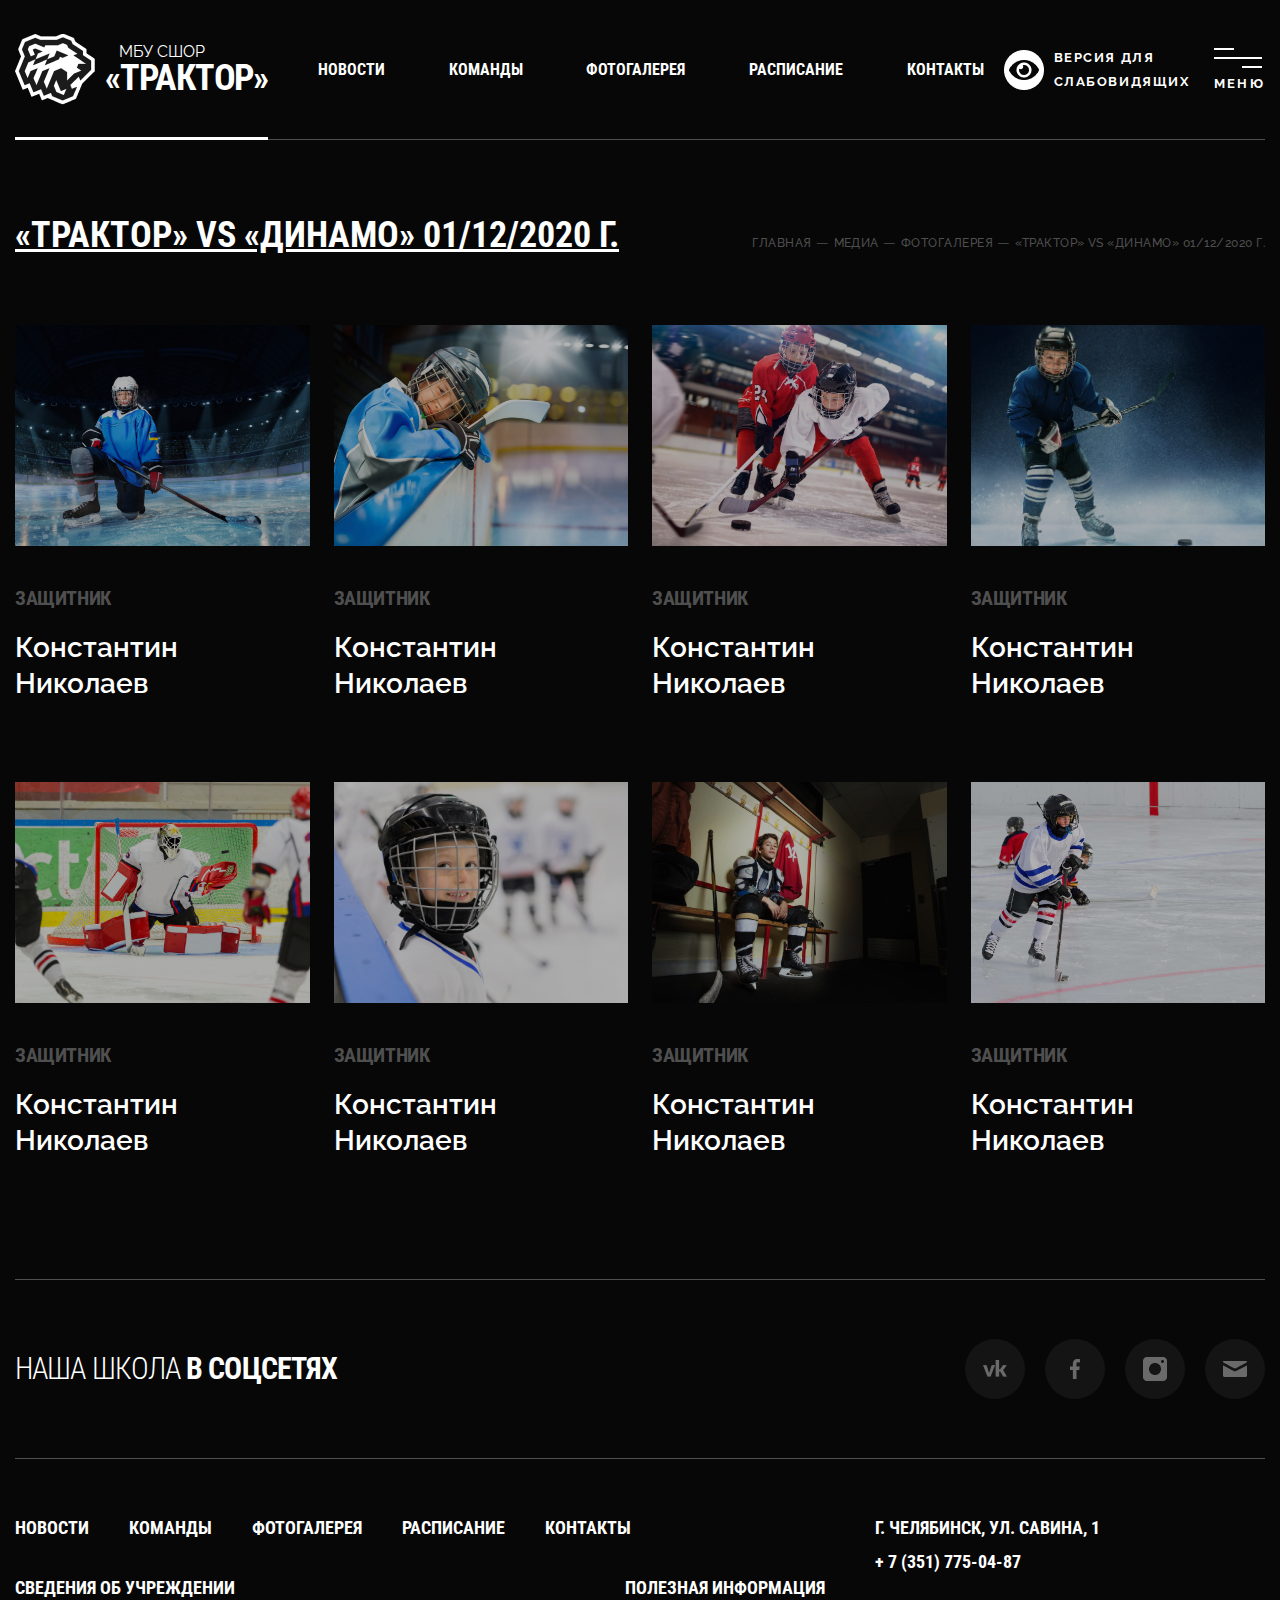
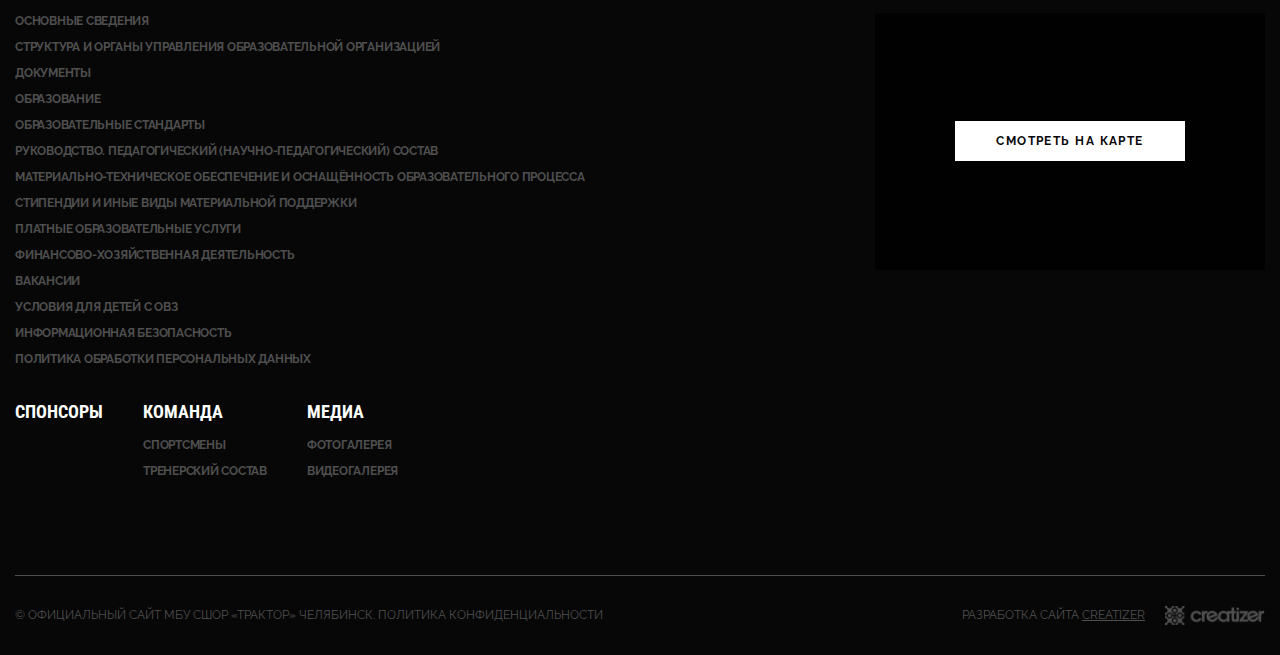
==== commit 8b4649d0: "footer" ====
--- a/album.html
+++ b/album.html
@@ -11,6 +11,7 @@
 	<link
 		href="https://fonts.googleapis.com/css2?family=Lato:wght@300&family=Raleway:ital,wght@0,300;0,400;0,500;0,600;0,700;1,500&family=Roboto+Condensed:ital,wght@0,300;0,400;0,700;1,300&display=swap"
 		rel="stylesheet">
+	<link rel="stylesheet" href="css/bvi.min.css" type="text/css">
 	<link rel="stylesheet" href="css/jquery.fancybox.min.css">
 	<link rel="stylesheet" href="css/style.css">
 	<title>Школа "Трактор"</title>
@@ -18,7 +19,7 @@
 
 <body>
 	<div class="wrapper">
-		<div class="header">
+		<header class="header">
 			<div class="container">
 				<div class="header__body" id="header__body">
 					<a href="home.html" class="header__logo" id="header__logo">
@@ -59,7 +60,7 @@
 							</li>
 						</ul>
 					</nav>
-					<div class="header__visually-impaired">
+					<div class="header__visually-impaired bvi-open">
 						<p>
 							<img src="img/header/vi.png" alt="">
 						</p>
@@ -211,7 +212,7 @@
 					</div>
 				</div>
 			</div>
-		</div>
+		</header>
 
 		<main class="main">
 			<div class="album">
@@ -357,7 +358,7 @@
 
 		<footer class="footer">
 			<div class="container">
-				<footer class="footer__body">
+				<div class="footer__body">
 					<div class="footer__top">
 						<h3 class="footer__subtitle subtitle">
 							наша школа <span>в соцсетях</span>
@@ -536,7 +537,7 @@
 							</a>
 						</div>
 					</div>
-				</footer>
+				</div>
 			</div>
 		</footer>
 
@@ -547,6 +548,9 @@
 
 
 	<script src="https://code.jquery.com/jquery-3.5.1.min.js"></script>
+	<script src="js/js.cookie.min.js"></script>
+	<script src="js/bvi-init.min.js"></script>
+	<script src="js/bvi.min.js"></script>
 	<script src="js/jquery.fancybox.min.js"></script>
 	<script src="js/slick.min.js"></script>
 	<script src="js/script.js" type="module"></script>
--- a/css/bvi.min.css
+++ b/css/bvi.min.css
@@ -0,0 +1,3 @@
+/*!
+ * Button visually impaired v2.0
+ */html body .bvi-panel{font-family:Arial !important;padding:10px 10px;color:black;top:0;left:0;right:0;letter-spacing:0;position:relative;text-shadow:none;line-height:normal;border:0;margin-bottom:.3rem;background-color:#f7f7f7;border-color:black;moz-box-shadow:0 1px 3px 0 rgba(0,0,0,0.23);webkit-box-shadow:0 1px 3px 0 rgba(0,0,0,0.23);box-shadow:0 1px 3px 0 rgba(0,0,0,0.23);z-index:999999 !important}@media(max-width:575.98px){html body .bvi-panel{padding:10px 0 10px 0}html body .bvi-panel .bvi-panel-toggler{display:block;text-align:center}html body .bvi-panel .bvi-panel-container{overflow:auto;width:auto;height:145px;border-top:1px solid #bcbcbc;-webkit-box-shadow:inset 0 5px 15px 0 #d6d6d6;-moz-box-shadow:inset 0 5px 15px 0 #d6d6d6;box-shadow:inset 0 5px 15px 0 #d6d6d6}html body .bvi-panel .bvi-panel-container,html body .bvi-panel #bvi-panel-close,html body .bvi-panel #bvi-panel-hide{display:none;margin-top:10px;border-top:1px solid #dfdfdf}}@media(min-width:576px) and (max-width:767.98px){html body .bvi-panel{padding:10px 0 10px 0}html body .bvi-panel .bvi-panel-toggler{display:block;text-align:center}html body .bvi-panel .bvi-panel-container{overflow:auto;width:auto;height:145px;border-top:1px solid #bcbcbc;-webkit-box-shadow:inset 0 5px 15px 0 #d6d6d6;-moz-box-shadow:inset 0 5px 15px 0 #d6d6d6;box-shadow:inset 0 5px 15px 0 #d6d6d6}html body .bvi-panel .bvi-panel-container,html body .bvi-panel #bvi-panel-close,html body .bvi-panel #bvi-panel-hide{display:none;text-align:right;margin-top:10px;border-top:1px solid #dfdfdf}}@media(min-width:768px) and (max-width:991.98px){html body .bvi-panel{padding:10px 0 10px 0}html body .bvi-panel .bvi-panel-toggler{display:block;text-align:right}html body .bvi-panel .bvi-panel-container,html body .bvi-panel #bvi-panel-close,html body .bvi-panel #bvi-panel-hide{display:none;text-align:right;margin-top:10px;border-top:1px solid #dfdfdf}}@media(min-width:992px) and (max-width:1199.98px){html body .bvi-panel .bvi-panel-toggler{display:none}}@media(min-width:1200px){html body .bvi-panel .bvi-panel-toggler{display:none}}@media(max-width:575.98px){html body .bvi-panel *{font-size:12px !important}}@media(min-width:576px) and (max-width:767.98px){html body .bvi-panel *{font-size:14px !important}}@media(min-width:768px) and (max-width:991.98px){html body .bvi-panel *{font-size:14px !important}}@media(min-width:992px) and (max-width:1199.98px){html body .bvi-panel *{font-size:16px !important}}@media(min-width:1200px){html body .bvi-panel *{font-size:16px !important}}html body .bvi-panel a{color:#2a2a2a;background-color:transparent;outline:0;text-decoration:underline}html body .bvi-panel a:hover{color:black;outline:0;background-color:transparent;text-decoration:underline}html body .bvi-panel a:focus{color:black;outline:0;background-color:transparent;text-decoration:underline}html body .bvi-panel a.bvi-link-copy{text-decoration:underline;color:black;outline:0}html body .bvi-panel a.bvi-link-copy.active{color:black;outline:0;text-decoration:none}html body .bvi-panel a.bvi-link-copy:hover{color:black;outline:0;text-decoration:none}html body .bvi-panel a.bvi-link-copy:focus{color:black;outline:0;text-decoration:none}html body .bvi-panel a.bvi-link{text-decoration:none;color:black;background-color:transparent;text-align:center;-webkit-transition:background-color .2s ease-out;transition:background-color .2s ease-out;cursor:pointer;border-radius:2px;display:inline-block;height:36px;font-weight:bold;line-height:36px;padding:0 10px;vertical-align:middle;border:1px solid #b2b2b2}@media(max-width:575.98px){html body .bvi-panel a.bvi-link{height:28px;line-height:28px;padding:0 5px}}@media(min-width:576px) and (max-width:767.98px){html body .bvi-panel a.bvi-link{height:28px;line-height:28px;padding:0 5px}}@media(min-width:768px) and (max-width:991.98px){html body .bvi-panel a.bvi-link{height:30px;line-height:30px;padding:0 8px}}@media(min-width:992px) and (max-width:1199.98px){html body .bvi-panel a.bvi-link{height:34px;line-height:34px;padding:0 9px}}html body .bvi-panel a.bvi-link.active{color:inherit;outline:0;background-color:#dbdbdb;text-decoration:none}html body .bvi-panel a.bvi-link:hover{color:black;outline:0;background-color:#dbdbdb;text-decoration:none}html body .bvi-panel a.bvi-link:focus{color:black;outline:0;background-color:#dbdbdb;text-decoration:none}html body .bvi-panel a.bvi-link.bvi-link-white{background-color:white;color:black;text-decoration:none}html body .bvi-panel a.bvi-link.bvi-link-white:hover{background-color:white;color:black;text-decoration:none}html body .bvi-panel a.bvi-link.bvi-link-black{background-color:black;color:white;text-decoration:none}html body .bvi-panel a.bvi-link.bvi-link-black:hover{background-color:black;color:white;text-decoration:none}html body .bvi-panel a.bvi-link.bvi-link-blue{background-color:#9dd1ff;color:#063462;text-decoration:none}html body .bvi-panel a.bvi-link.bvi-link-blue:hover{background-color:#9dd1ff;color:#063462;text-decoration:none}html body .bvi-panel a.bvi-link.bvi-link-brown{background-color:#f7f3d6;color:#4d4b43;text-decoration:none}html body .bvi-panel a.bvi-link.bvi-link-brown:hover{background-color:#f7f3d6;color:#4d4b43;text-decoration:none}html body .bvi-panel a.bvi-link.bvi-link-green{background-color:#3b2716;color:#a9e44d;text-decoration:none}html body .bvi-panel a.bvi-link.bvi-link-green:hover{background-color:#3b2716;color:#a9e44d;text-decoration:none}html body .bvi-panel .bvi-title{text-shadow:none;text-decoration:none;background-color:transparent;display:block;font-weight:bold;text-transform:uppercase;vertical-align:middle;margin:10px 0 15px 0}html body .bvi-panel .bvi-text-center{text-align:center}html body .bvi-panel .bvi-text-left{text-align:left}html body .bvi-panel .bvi-text-right{text-align:right}html body .bvi-panel .bvi-setting-menu{margin-top:10px;border-top:1px solid #dfdfdf;display:none}html body .bvi-panel .bvi-images{margin-top:10px;width:16px;height:16px;font-weight:normal;font-style:normal;letter-spacing:normal;text-transform:none;display:inline-block;white-space:nowrap;word-wrap:normal}@media(max-width:575.98px){html body .bvi-panel .bvi-images{margin-top:6px}}@media(min-width:576px) and (max-width:767.98px){html body .bvi-panel .bvi-images{margin-top:6px}}@media(min-width:768px) and (max-width:991.98px){html body .bvi-panel .bvi-images{margin-top:7px}}@media(min-width:992px) and (max-width:1199.98px){html body .bvi-panel .bvi-images{margin-top:9px}}html body .bvi-panel .bvi-images.bvi-images-eye-slash{background-image:url("[data-uri]")}html body .bvi-panel .bvi-images.bvi-images-arrow{background-image:url("[data-uri]")}html body .bvi-panel .bvi-images.bvi-images-volume-on{background-image:url("[data-uri]")}html body .bvi-panel .bvi-images.bvi-images-volume-on{background-image:url("[data-uri]")}html body .bvi-panel .bvi-images.bvi-images-volume-off{background-image:url("[data-uri]")}html body .bvi-panel .bvi-images.bvi-images-adjust{background-image:url("[data-uri]")}html body .bvi-panel .bvi-images.bvi-images-off{background-image:url("[data-uri]")}html body .bvi-panel .bvi-images.bvi-images-on{background-image:url("[data-uri]")}html body .bvi-panel .bvi-images.bvi-images-minus-square-o{background-image:url([data-uri])}html body .bvi-panel.bvi-fixed-top{position:fixed;top:0;right:0;left:0;z-index:999999}html body .bvi-panel .bvi-container{width:100%;padding-right:15px;padding-left:15px;margin-right:auto;margin-left:auto}@media(min-width:576px){html body .bvi-panel .bvi-container{max-width:540px}}@media(min-width:768px){html body .bvi-panel .bvi-container{max-width:720px}}@media(min-width:992px){html body .bvi-panel .bvi-container{max-width:960px}}@media(min-width:1200px){html body .bvi-panel .bvi-container{max-width:1140px}}html body .bvi-panel .bvi-container-fluid,html body .bvi-panel .bvi-container-xl,html body .bvi-panel .bvi-container-lg,html body .bvi-panel .bvi-container-md,html body .bvi-panel .bvi-container-sm{width:100%;padding-right:15px;padding-left:15px;margin-right:auto;margin-left:auto}@media(min-width:576px){html body .bvi-panel .bvi-container-sm,html body .bvi-panel .bvi-container{max-width:540px}}@media(min-width:768px){html body .bvi-panel .bvi-container-md,html body .bvi-panel .bvi-container-sm,html body .bvi-panel .bvi-container{max-width:720px}}@media(min-width:992px){html body .bvi-panel .bvi-container-lg,html body .bvi-panel .bvi-container-md,html body .bvi-panel .bvi-container-sm,html body .bvi-panel .bvi-container{max-width:960px}}@media(min-width:1200px){html body .bvi-panel .bvi-container-xl,html body .bvi-panel .bvi-container-lg,html body .bvi-panel .bvi-container-md,html body .bvi-panel .bvi-container-sm,html body .bvi-panel .bvi-container{max-width:1140px}}html body .bvi-panel .bvi-row{display:flex;flex-wrap:wrap;margin-right:-15px;margin-left:-15px}html body .bvi-panel .bvi-no-gutters{margin-right:0;margin-left:0}html body .bvi-panel .bvi-no-gutters>.bvi-col,html body .bvi-panel .bvi-no-gutters>[class*=bvi-col-]{padding-right:0;padding-left:0}html body .bvi-panel .bvi-col-xl,html body .bvi-panel .bvi-col-xl-auto,html body .bvi-panel .bvi-col-xl-12,html body .bvi-panel .bvi-col-xl-11,html body .bvi-panel .bvi-col-xl-10,html body .bvi-panel .bvi-col-xl-9,html body .bvi-panel .bvi-col-xl-8,html body .bvi-panel .bvi-col-xl-7,html body .bvi-panel .bvi-col-xl-6,html body .bvi-panel .bvi-col-xl-5,html body .bvi-panel .bvi-col-xl-4,html body .bvi-panel .bvi-col-xl-3,html body .bvi-panel .bvi-col-xl-2,html body .bvi-panel .bvi-col-xl-1,html body .bvi-panel .bvi-col-lg,html body .bvi-panel .bvi-col-lg-auto,html body .bvi-panel .bvi-col-lg-12,html body .bvi-panel .bvi-col-lg-11,html body .bvi-panel .bvi-col-lg-10,html body .bvi-panel .bvi-col-lg-9,html body .bvi-panel .bvi-col-lg-8,html body .bvi-panel .bvi-col-lg-7,html body .bvi-panel .bvi-col-lg-6,html body .bvi-panel .bvi-col-lg-5,html body .bvi-panel .bvi-col-lg-4,html body .bvi-panel .bvi-col-lg-3,html body .bvi-panel .bvi-col-lg-2,html body .bvi-panel .bvi-col-lg-1,html body .bvi-panel .bvi-col-md,html body .bvi-panel .bvi-col-md-auto,html body .bvi-panel .bvi-col-md-12,html body .bvi-panel .bvi-col-md-11,html body .bvi-panel .bvi-col-md-10,html body .bvi-panel .bvi-col-md-9,html body .bvi-panel .bvi-col-md-8,html body .bvi-panel .bvi-col-md-7,html body .bvi-panel .bvi-col-md-6,html body .bvi-panel .bvi-col-md-5,html body .bvi-panel .bvi-col-md-4,html body .bvi-panel .bvi-col-md-3,html body .bvi-panel .bvi-col-md-2,html body .bvi-panel .bvi-col-md-1,html body .bvi-panel .bvi-col-sm,html body .bvi-panel .bvi-col-sm-auto,html body .bvi-panel .bvi-col-sm-12,html body .bvi-panel .bvi-col-sm-11,html body .bvi-panel .bvi-col-sm-10,html body .bvi-panel .bvi-col-sm-9,html body .bvi-panel .bvi-col-sm-8,html body .bvi-panel .bvi-col-sm-7,html body .bvi-panel .bvi-col-sm-6,html body .bvi-panel .bvi-col-sm-5,html body .bvi-panel .bvi-col-sm-4,html body .bvi-panel .bvi-col-sm-3,html body .bvi-panel .bvi-col-sm-2,html body .bvi-panel .bvi-col-sm-1,html body .bvi-panel .bvi-col,html body .bvi-panel .bvi-col-auto,html body .bvi-panel .bvi-col-12,html body .bvi-panel .bvi-col-11,html body .bvi-panel .bvi-col-10,html body .bvi-panel .bvi-col-9,html body .bvi-panel .bvi-col-8,html body .bvi-panel .bvi-col-7,html body .bvi-panel .bvi-col-6,html body .bvi-panel .bvi-col-5,html body .bvi-panel .bvi-col-4,html body .bvi-panel .bvi-col-3,html body .bvi-panel .bvi-col-2,html body .bvi-panel .bvi-col-1{position:relative;width:100%;padding-right:15px;padding-left:15px}html body .bvi-panel .bvi-col{flex-basis:0;flex-grow:1;max-width:100%}html body .bvi-panel .row-cols-1>*{flex:0 0 100%;max-width:100%}html body .bvi-panel .row-cols-2>*{flex:0 0 50%;max-width:50%}html body .bvi-panel .row-cols-3>*{flex:0 0 33.3333333333%;max-width:33.3333333333%}html body .bvi-panel .row-cols-4>*{flex:0 0 25%;max-width:25%}html body .bvi-panel .row-cols-5>*{flex:0 0 20%;max-width:20%}html body .bvi-panel .row-cols-6>*{flex:0 0 16.6666666667%;max-width:16.6666666667%}html body .bvi-panel .bvi-col-auto{flex:0 0 auto;width:auto;max-width:100%}html body .bvi-panel .bvi-col-1{flex:0 0 8.3333333333%;max-width:8.3333333333%}html body .bvi-panel .bvi-col-2{flex:0 0 16.6666666667%;max-width:16.6666666667%}html body .bvi-panel .bvi-col-3{flex:0 0 25%;max-width:25%}html body .bvi-panel .bvi-col-4{flex:0 0 33.3333333333%;max-width:33.3333333333%}html body .bvi-panel .bvi-col-5{flex:0 0 41.6666666667%;max-width:41.6666666667%}html body .bvi-panel .bvi-col-6{flex:0 0 50%;max-width:50%}html body .bvi-panel .bvi-col-7{flex:0 0 58.3333333333%;max-width:58.3333333333%}html body .bvi-panel .bvi-col-8{flex:0 0 66.6666666667%;max-width:66.6666666667%}html body .bvi-panel .bvi-col-9{flex:0 0 75%;max-width:75%}html body .bvi-panel .bvi-col-10{flex:0 0 83.3333333333%;max-width:83.3333333333%}html body .bvi-panel .bvi-col-11{flex:0 0 91.6666666667%;max-width:91.6666666667%}html body .bvi-panel .bvi-col-12{flex:0 0 100%;max-width:100%}html body .bvi-panel .bvi-order-first{order:-1}html body .bvi-panel .bvi-order-last{order:13}html body .bvi-panel .bvi-order-0{order:0}html body .bvi-panel .bvi-order-1{order:1}html body .bvi-panel .bvi-order-2{order:2}html body .bvi-panel .bvi-order-3{order:3}html body .bvi-panel .bvi-order-4{order:4}html body .bvi-panel .bvi-order-5{order:5}html body .bvi-panel .bvi-order-6{order:6}html body .bvi-panel .bvi-order-7{order:7}html body .bvi-panel .bvi-order-8{order:8}html body .bvi-panel .bvi-order-9{order:9}html body .bvi-panel .bvi-order-10{order:10}html body .bvi-panel .bvi-order-11{order:11}html body .bvi-panel .bvi-order-12{order:12}html body .bvi-panel .bvi-offset-1{margin-left:8.3333333333%}html body .bvi-panel .bvi-offset-2{margin-left:16.6666666667%}html body .bvi-panel .bvi-offset-3{margin-left:25%}html body .bvi-panel .bvi-offset-4{margin-left:33.3333333333%}html body .bvi-panel .bvi-offset-5{margin-left:41.6666666667%}html body .bvi-panel .bvi-offset-6{margin-left:50%}html body .bvi-panel .bvi-offset-7{margin-left:58.3333333333%}html body .bvi-panel .bvi-offset-8{margin-left:66.6666666667%}html body .bvi-panel .bvi-offset-9{margin-left:75%}html body .bvi-panel .bvi-offset-10{margin-left:83.3333333333%}html body .bvi-panel .bvi-offset-11{margin-left:91.6666666667%}@media(min-width:576px){html body .bvi-panel .bvi-col-sm{flex-basis:0;flex-grow:1;max-width:100%}html body .bvi-panel .row-cols-sm-1>*{flex:0 0 100%;max-width:100%}html body .bvi-panel .row-cols-sm-2>*{flex:0 0 50%;max-width:50%}html body .bvi-panel .row-cols-sm-3>*{flex:0 0 33.3333333333%;max-width:33.3333333333%}html body .bvi-panel .row-cols-sm-4>*{flex:0 0 25%;max-width:25%}html body .bvi-panel .row-cols-sm-5>*{flex:0 0 20%;max-width:20%}html body .bvi-panel .row-cols-sm-6>*{flex:0 0 16.6666666667%;max-width:16.6666666667%}html body .bvi-panel .bvi-col-sm-auto{flex:0 0 auto;width:auto;max-width:100%}html body .bvi-panel .bvi-col-sm-1{flex:0 0 8.3333333333%;max-width:8.3333333333%}html body .bvi-panel .bvi-col-sm-2{flex:0 0 16.6666666667%;max-width:16.6666666667%}html body .bvi-panel .bvi-col-sm-3{flex:0 0 25%;max-width:25%}html body .bvi-panel .bvi-col-sm-4{flex:0 0 33.3333333333%;max-width:33.3333333333%}html body .bvi-panel .bvi-col-sm-5{flex:0 0 41.6666666667%;max-width:41.6666666667%}html body .bvi-panel .bvi-col-sm-6{flex:0 0 50%;max-width:50%}html body .bvi-panel .bvi-col-sm-7{flex:0 0 58.3333333333%;max-width:58.3333333333%}html body .bvi-panel .bvi-col-sm-8{flex:0 0 66.6666666667%;max-width:66.6666666667%}html body .bvi-panel .bvi-col-sm-9{flex:0 0 75%;max-width:75%}html body .bvi-panel .bvi-col-sm-10{flex:0 0 83.3333333333%;max-width:83.3333333333%}html body .bvi-panel .bvi-col-sm-11{flex:0 0 91.6666666667%;max-width:91.6666666667%}html body .bvi-panel .bvi-col-sm-12{flex:0 0 100%;max-width:100%}html body .bvi-panel .bvi-order-sm-first{order:-1}html body .bvi-panel .bvi-order-sm-last{order:13}html body .bvi-panel .bvi-order-sm-0{order:0}html body .bvi-panel .bvi-order-sm-1{order:1}html body .bvi-panel .bvi-order-sm-2{order:2}html body .bvi-panel .bvi-order-sm-3{order:3}html body .bvi-panel .bvi-order-sm-4{order:4}html body .bvi-panel .bvi-order-sm-5{order:5}html body .bvi-panel .bvi-order-sm-6{order:6}html body .bvi-panel .bvi-order-sm-7{order:7}html body .bvi-panel .bvi-order-sm-8{order:8}html body .bvi-panel .bvi-order-sm-9{order:9}html body .bvi-panel .bvi-order-sm-10{order:10}html body .bvi-panel .bvi-order-sm-11{order:11}html body .bvi-panel .bvi-order-sm-12{order:12}html body .bvi-panel .bvi-offset-sm-0{margin-left:0}html body .bvi-panel .bvi-offset-sm-1{margin-left:8.3333333333%}html body .bvi-panel .bvi-offset-sm-2{margin-left:16.6666666667%}html body .bvi-panel .bvi-offset-sm-3{margin-left:25%}html body .bvi-panel .bvi-offset-sm-4{margin-left:33.3333333333%}html body .bvi-panel .bvi-offset-sm-5{margin-left:41.6666666667%}html body .bvi-panel .bvi-offset-sm-6{margin-left:50%}html body .bvi-panel .bvi-offset-sm-7{margin-left:58.3333333333%}html body .bvi-panel .bvi-offset-sm-8{margin-left:66.6666666667%}html body .bvi-panel .bvi-offset-sm-9{margin-left:75%}html body .bvi-panel .bvi-offset-sm-10{margin-left:83.3333333333%}html body .bvi-panel .bvi-offset-sm-11{margin-left:91.6666666667%}}@media(min-width:768px){html body .bvi-panel .bvi-col-md{flex-basis:0;flex-grow:1;max-width:100%}html body .bvi-panel .row-cols-md-1>*{flex:0 0 100%;max-width:100%}html body .bvi-panel .row-cols-md-2>*{flex:0 0 50%;max-width:50%}html body .bvi-panel .row-cols-md-3>*{flex:0 0 33.3333333333%;max-width:33.3333333333%}html body .bvi-panel .row-cols-md-4>*{flex:0 0 25%;max-width:25%}html body .bvi-panel .row-cols-md-5>*{flex:0 0 20%;max-width:20%}html body .bvi-panel .row-cols-md-6>*{flex:0 0 16.6666666667%;max-width:16.6666666667%}html body .bvi-panel .bvi-col-md-auto{flex:0 0 auto;width:auto;max-width:100%}html body .bvi-panel .bvi-col-md-1{flex:0 0 8.3333333333%;max-width:8.3333333333%}html body .bvi-panel .bvi-col-md-2{flex:0 0 16.6666666667%;max-width:16.6666666667%}html body .bvi-panel .bvi-col-md-3{flex:0 0 25%;max-width:25%}html body .bvi-panel .bvi-col-md-4{flex:0 0 33.3333333333%;max-width:33.3333333333%}html body .bvi-panel .bvi-col-md-5{flex:0 0 41.6666666667%;max-width:41.6666666667%}html body .bvi-panel .bvi-col-md-6{flex:0 0 50%;max-width:50%}html body .bvi-panel .bvi-col-md-7{flex:0 0 58.3333333333%;max-width:58.3333333333%}html body .bvi-panel .bvi-col-md-8{flex:0 0 66.6666666667%;max-width:66.6666666667%}html body .bvi-panel .bvi-col-md-9{flex:0 0 75%;max-width:75%}html body .bvi-panel .bvi-col-md-10{flex:0 0 83.3333333333%;max-width:83.3333333333%}html body .bvi-panel .bvi-col-md-11{flex:0 0 91.6666666667%;max-width:91.6666666667%}html body .bvi-panel .bvi-col-md-12{flex:0 0 100%;max-width:100%}html body .bvi-panel .bvi-order-md-first{order:-1}html body .bvi-panel .bvi-order-md-last{order:13}html body .bvi-panel .bvi-order-md-0{order:0}html body .bvi-panel .bvi-order-md-1{order:1}html body .bvi-panel .bvi-order-md-2{order:2}html body .bvi-panel .bvi-order-md-3{order:3}html body .bvi-panel .bvi-order-md-4{order:4}html body .bvi-panel .bvi-order-md-5{order:5}html body .bvi-panel .bvi-order-md-6{order:6}html body .bvi-panel .bvi-order-md-7{order:7}html body .bvi-panel .bvi-order-md-8{order:8}html body .bvi-panel .bvi-order-md-9{order:9}html body .bvi-panel .bvi-order-md-10{order:10}html body .bvi-panel .bvi-order-md-11{order:11}html body .bvi-panel .bvi-order-md-12{order:12}html body .bvi-panel .bvi-offset-md-0{margin-left:0}html body .bvi-panel .bvi-offset-md-1{margin-left:8.3333333333%}html body .bvi-panel .bvi-offset-md-2{margin-left:16.6666666667%}html body .bvi-panel .bvi-offset-md-3{margin-left:25%}html body .bvi-panel .bvi-offset-md-4{margin-left:33.3333333333%}html body .bvi-panel .bvi-offset-md-5{margin-left:41.6666666667%}html body .bvi-panel .bvi-offset-md-6{margin-left:50%}html body .bvi-panel .bvi-offset-md-7{margin-left:58.3333333333%}html body .bvi-panel .bvi-offset-md-8{margin-left:66.6666666667%}html body .bvi-panel .bvi-offset-md-9{margin-left:75%}html body .bvi-panel .bvi-offset-md-10{margin-left:83.3333333333%}html body .bvi-panel .bvi-offset-md-11{margin-left:91.6666666667%}}@media(min-width:992px){html body .bvi-panel .bvi-col-lg{flex-basis:0;flex-grow:1;max-width:100%}html body .bvi-panel .row-cols-lg-1>*{flex:0 0 100%;max-width:100%}html body .bvi-panel .row-cols-lg-2>*{flex:0 0 50%;max-width:50%}html body .bvi-panel .row-cols-lg-3>*{flex:0 0 33.3333333333%;max-width:33.3333333333%}html body .bvi-panel .row-cols-lg-4>*{flex:0 0 25%;max-width:25%}html body .bvi-panel .row-cols-lg-5>*{flex:0 0 20%;max-width:20%}html body .bvi-panel .row-cols-lg-6>*{flex:0 0 16.6666666667%;max-width:16.6666666667%}html body .bvi-panel .bvi-col-lg-auto{flex:0 0 auto;width:auto;max-width:100%}html body .bvi-panel .bvi-col-lg-1{flex:0 0 8.3333333333%;max-width:8.3333333333%}html body .bvi-panel .bvi-col-lg-2{flex:0 0 16.6666666667%;max-width:16.6666666667%}html body .bvi-panel .bvi-col-lg-3{flex:0 0 25%;max-width:25%}html body .bvi-panel .bvi-col-lg-4{flex:0 0 33.3333333333%;max-width:33.3333333333%}html body .bvi-panel .bvi-col-lg-5{flex:0 0 41.6666666667%;max-width:41.6666666667%}html body .bvi-panel .bvi-col-lg-6{flex:0 0 50%;max-width:50%}html body .bvi-panel .bvi-col-lg-7{flex:0 0 58.3333333333%;max-width:58.3333333333%}html body .bvi-panel .bvi-col-lg-8{flex:0 0 66.6666666667%;max-width:66.6666666667%}html body .bvi-panel .bvi-col-lg-9{flex:0 0 75%;max-width:75%}html body .bvi-panel .bvi-col-lg-10{flex:0 0 83.3333333333%;max-width:83.3333333333%}html body .bvi-panel .bvi-col-lg-11{flex:0 0 91.6666666667%;max-width:91.6666666667%}html body .bvi-panel .bvi-col-lg-12{flex:0 0 100%;max-width:100%}html body .bvi-panel .bvi-order-lg-first{order:-1}html body .bvi-panel .bvi-order-lg-last{order:13}html body .bvi-panel .bvi-order-lg-0{order:0}html body .bvi-panel .bvi-order-lg-1{order:1}html body .bvi-panel .bvi-order-lg-2{order:2}html body .bvi-panel .bvi-order-lg-3{order:3}html body .bvi-panel .bvi-order-lg-4{order:4}html body .bvi-panel .bvi-order-lg-5{order:5}html body .bvi-panel .bvi-order-lg-6{order:6}html body .bvi-panel .bvi-order-lg-7{order:7}html body .bvi-panel .bvi-order-lg-8{order:8}html body .bvi-panel .bvi-order-lg-9{order:9}html body .bvi-panel .bvi-order-lg-10{order:10}html body .bvi-panel .bvi-order-lg-11{order:11}html body .bvi-panel .bvi-order-lg-12{order:12}html body .bvi-panel .bvi-offset-lg-0{margin-left:0}html body .bvi-panel .bvi-offset-lg-1{margin-left:8.3333333333%}html body .bvi-panel .bvi-offset-lg-2{margin-left:16.6666666667%}html body .bvi-panel .bvi-offset-lg-3{margin-left:25%}html body .bvi-panel .bvi-offset-lg-4{margin-left:33.3333333333%}html body .bvi-panel .bvi-offset-lg-5{margin-left:41.6666666667%}html body .bvi-panel .bvi-offset-lg-6{margin-left:50%}html body .bvi-panel .bvi-offset-lg-7{margin-left:58.3333333333%}html body .bvi-panel .bvi-offset-lg-8{margin-left:66.6666666667%}html body .bvi-panel .bvi-offset-lg-9{margin-left:75%}html body .bvi-panel .bvi-offset-lg-10{margin-left:83.3333333333%}html body .bvi-panel .bvi-offset-lg-11{margin-left:91.6666666667%}}@media(min-width:1200px){html body .bvi-panel .bvi-col-xl{flex-basis:0;flex-grow:1;max-width:100%}html body .bvi-panel .row-cols-xl-1>*{flex:0 0 100%;max-width:100%}html body .bvi-panel .row-cols-xl-2>*{flex:0 0 50%;max-width:50%}html body .bvi-panel .row-cols-xl-3>*{flex:0 0 33.3333333333%;max-width:33.3333333333%}html body .bvi-panel .row-cols-xl-4>*{flex:0 0 25%;max-width:25%}html body .bvi-panel .row-cols-xl-5>*{flex:0 0 20%;max-width:20%}html body .bvi-panel .row-cols-xl-6>*{flex:0 0 16.6666666667%;max-width:16.6666666667%}html body .bvi-panel .bvi-col-xl-auto{flex:0 0 auto;width:auto;max-width:100%}html body .bvi-panel .bvi-col-xl-1{flex:0 0 8.3333333333%;max-width:8.3333333333%}html body .bvi-panel .bvi-col-xl-2{flex:0 0 16.6666666667%;max-width:16.6666666667%}html body .bvi-panel .bvi-col-xl-3{flex:0 0 25%;max-width:25%}html body .bvi-panel .bvi-col-xl-4{flex:0 0 33.3333333333%;max-width:33.3333333333%}html body .bvi-panel .bvi-col-xl-5{flex:0 0 41.6666666667%;max-width:41.6666666667%}html body .bvi-panel .bvi-col-xl-6{flex:0 0 50%;max-width:50%}html body .bvi-panel .bvi-col-xl-7{flex:0 0 58.3333333333%;max-width:58.3333333333%}html body .bvi-panel .bvi-col-xl-8{flex:0 0 66.6666666667%;max-width:66.6666666667%}html body .bvi-panel .bvi-col-xl-9{flex:0 0 75%;max-width:75%}html body .bvi-panel .bvi-col-xl-10{flex:0 0 83.3333333333%;max-width:83.3333333333%}html body .bvi-panel .bvi-col-xl-11{flex:0 0 91.6666666667%;max-width:91.6666666667%}html body .bvi-panel .bvi-col-xl-12{flex:0 0 100%;max-width:100%}html body .bvi-panel .bvi-order-xl-first{order:-1}html body .bvi-panel .bvi-order-xl-last{order:13}html body .bvi-panel .bvi-order-xl-0{order:0}html body .bvi-panel .bvi-order-xl-1{order:1}html body .bvi-panel .bvi-order-xl-2{order:2}html body .bvi-panel .bvi-order-xl-3{order:3}html body .bvi-panel .bvi-order-xl-4{order:4}html body .bvi-panel .bvi-order-xl-5{order:5}html body .bvi-panel .bvi-order-xl-6{order:6}html body .bvi-panel .bvi-order-xl-7{order:7}html body .bvi-panel .bvi-order-xl-8{order:8}html body .bvi-panel .bvi-order-xl-9{order:9}html body .bvi-panel .bvi-order-xl-10{order:10}html body .bvi-panel .bvi-order-xl-11{order:11}html body .bvi-panel .bvi-order-xl-12{order:12}html body .bvi-panel .bvi-offset-xl-0{margin-left:0}html body .bvi-panel .bvi-offset-xl-1{margin-left:8.3333333333%}html body .bvi-panel .bvi-offset-xl-2{margin-left:16.6666666667%}html body .bvi-panel .bvi-offset-xl-3{margin-left:25%}html body .bvi-panel .bvi-offset-xl-4{margin-left:33.3333333333%}html body .bvi-panel .bvi-offset-xl-5{margin-left:41.6666666667%}html body .bvi-panel .bvi-offset-xl-6{margin-left:50%}html body .bvi-panel .bvi-offset-xl-7{margin-left:58.3333333333%}html body .bvi-panel .bvi-offset-xl-8{margin-left:66.6666666667%}html body .bvi-panel .bvi-offset-xl-9{margin-left:75%}html body .bvi-panel .bvi-offset-xl-10{margin-left:83.3333333333%}html body .bvi-panel .bvi-offset-xl-11{margin-left:91.6666666667%}}html body .bvi-body[data-bvi-theme=white]{background-color:#fff !important;fill:#000 !important}html body .bvi-body[data-bvi-theme=white] *{background-color:#fff !important;box-shadow:none !important;text-shadow:none !important;border-color:#000 !important;color:#000 !important;fill:#000 !important}html body .bvi-body[data-bvi-theme=white] * .bvi-background-image{background-color:transparent !important}html body .bvi-body[data-bvi-theme=white] * a{text-decoration:underline !important;outline:0 !important}html body .bvi-body[data-bvi-theme=white] * a.bvi-link{color:#000 !important;text-decoration:none !important}html body .bvi-body[data-bvi-theme=white] * a.bvi-link.disabled{color:rgba(0,0,0,0.5) !important;border:1px solid rgba(0,0,0,0.5) !important;pointer-events:none;cursor:no-drop;text-decoration:none !important}html body .bvi-body[data-bvi-theme=white] * a.bvi-link.disabled:focus{color:rgba(0,0,0,0.5) !important;border:1px solid rgba(0,0,0,0.5) !important;text-underline:none !important;text-decoration:none !important}html body .bvi-body[data-bvi-theme=white] * a.bvi-link:hover{color:#fff !important;background-color:#000 !important;text-underline:none !important;text-decoration:none !important}html body .bvi-body[data-bvi-theme=white] * a.bvi-link:focus{color:#000 !important;background-color:#fff !important;text-underline:none !important;text-decoration:none !important}html body .bvi-body[data-bvi-theme=white] * :checked,html body .bvi-body[data-bvi-theme=white] * :default,html body .bvi-body[data-bvi-theme=white] * :disabled,html body .bvi-body[data-bvi-theme=white] * :empty,html body .bvi-body[data-bvi-theme=white] * :enabled,html body .bvi-body[data-bvi-theme=white] * :first-child,html body .bvi-body[data-bvi-theme=white] * :first-of-type,html body .bvi-body[data-bvi-theme=white] * :focus,html body .bvi-body[data-bvi-theme=white] * :indeterminate,html body .bvi-body[data-bvi-theme=white] * :hover,html body .bvi-body[data-bvi-theme=white] * :last-child,html body .bvi-body[data-bvi-theme=white] * :last-of-type,html body .bvi-body[data-bvi-theme=white] * :link,html body .bvi-body[data-bvi-theme=white] * :nth-last-child,html body .bvi-body[data-bvi-theme=white] * :nth-last-of-type,html body .bvi-body[data-bvi-theme=white] * :nth-of-type,html body .bvi-body[data-bvi-theme=white] * :only-child,html body .bvi-body[data-bvi-theme=white] * :only-of-type,html body .bvi-body[data-bvi-theme=white] * :optional,html body .bvi-body[data-bvi-theme=white] * :read-write,html body .bvi-body[data-bvi-theme=white] * :required,html body .bvi-body[data-bvi-theme=white] * :root,html body .bvi-body[data-bvi-theme=white] * :target,html body .bvi-body[data-bvi-theme=white] * :valid,html body .bvi-body[data-bvi-theme=white] * :visited,html body .bvi-body[data-bvi-theme=white] * :first-child:first-letter ,html body .bvi-body[data-bvi-theme=white] * :default{background-color:#fff !important;box-shadow:none !important;text-shadow:none !important;border-color:#000 !important;color:#000 !important;fill:#000 !important}html body .bvi-body[data-bvi-theme=white] *:after{background-color:rgba(255,255,255,0) !important;color:#000 !important;box-shadow:none !important;text-shadow:none !important;border-color:transparent !important}html body .bvi-body[data-bvi-theme=white] *:before{background-color:rgba(255,255,255,0) !important;color:#000 !important;box-shadow:none !important;text-shadow:none !important;border-color:transparent !important}html body .bvi-body[data-bvi-theme=white] *::selection{background-color:#000 !important;color:#fff !important}html body .bvi-body[data-bvi-theme=white] * a{outline:0 !important;color:#000 !important;background-color:transparent !important;text-decoration:underline !important}html body .bvi-body[data-bvi-theme=white] * a.active{color:#000 !important;background-color:#fff !important;text-decoration:none !important}html body .bvi-body[data-bvi-theme=white] * a:hover{color:#fff !important;background-color:#000 !important;text-decoration:none !important}html body .bvi-body[data-bvi-theme=white] * a:hover:after{background-color:rgba(255,255,255,0) !important;color:#fff !important;box-shadow:none !important;text-shadow:none !important;border-color:transparent !important}html body .bvi-body[data-bvi-theme=white] * a:hover:before{background-color:rgba(255,255,255,0) !important;color:#fff !important;box-shadow:none !important;text-shadow:none !important;border-color:transparent !important}html body .bvi-body[data-bvi-theme=white] * a:hover *{color:#fff !important;background-color:#000 !important;text-decoration:none !important}html body .bvi-body[data-bvi-theme=white] * a:hover *:after{background-color:rgba(255,255,255,0) !important;color:#fff !important;box-shadow:none !important;text-shadow:none !important;border-color:transparent !important}html body .bvi-body[data-bvi-theme=white] * a:hover *:before{background-color:rgba(255,255,255,0) !important;color:#fff !important;box-shadow:none !important;text-shadow:none !important;border-color:transparent !important}html body .bvi-body[data-bvi-theme=white] * button,html body .bvi-body[data-bvi-theme=white] * input[type=submit],html body .bvi-body[data-bvi-theme=white] * input[type=button],html body .bvi-body[data-bvi-theme=white] * button[type=submit],html body .bvi-body[data-bvi-theme=white] * button[type=button]{color:#fff !important;background-color:#000 !important;text-decoration:none !important}html body .bvi-body[data-bvi-theme=white] * button:hover.active,html body .bvi-body[data-bvi-theme=white] * input[type=button]:hover.active,html body .bvi-body[data-bvi-theme=white] * input[type=submit]:hover.active,html body .bvi-body[data-bvi-theme=white] * button[type=submit]:hover.active,html body .bvi-body[data-bvi-theme=white] * button[type=button]:hover.active{color:#fff !important;background-color:#000 !important;text-decoration:none !important}html body .bvi-body[data-bvi-theme=white] * button:hover:hover,html body .bvi-body[data-bvi-theme=white] * input[type=button]:hover:hover,html body .bvi-body[data-bvi-theme=white] * input[type=submit]:hover:hover,html body .bvi-body[data-bvi-theme=white] * button[type=submit]:hover:hover,html body .bvi-body[data-bvi-theme=white] * button[type=button]:hover:hover{color:#fff !important;background-color:#000 !important;text-decoration:none !important}html body .bvi-body[data-bvi-theme=white] * button:hover:hover *,html body .bvi-body[data-bvi-theme=white] * input[type=button]:hover:hover *,html body .bvi-body[data-bvi-theme=white] * input[type=submit]:hover:hover *,html body .bvi-body[data-bvi-theme=white] * button[type=submit]:hover:hover *,html body .bvi-body[data-bvi-theme=white] * button[type=button]:hover:hover *{color:#fff !important;background-color:#000 !important;text-decoration:none !important}html body .bvi-body[data-bvi-theme=black]{background-color:#000 !important;fill:#fff !important}html body .bvi-body[data-bvi-theme=black] *{background-color:#000 !important;box-shadow:none !important;text-shadow:none !important;border-color:#fff !important;color:#fff !important;fill:#fff !important}html body .bvi-body[data-bvi-theme=black] * .bvi-background-image{background-color:transparent !important}html body .bvi-body[data-bvi-theme=black] * a{text-decoration:underline !important;outline:0 !important}html body .bvi-body[data-bvi-theme=black] * a.bvi-link{color:#fff !important;text-decoration:none !important}html body .bvi-body[data-bvi-theme=black] * a.bvi-link.disabled{color:rgba(255,255,255,0.5) !important;border:1px solid rgba(255,255,255,0.5) !important;pointer-events:none;cursor:no-drop;text-decoration:none !important}html body .bvi-body[data-bvi-theme=black] * a.bvi-link.disabled:focus{color:rgba(255,255,255,0.5) !important;border:1px solid rgba(255,255,255,0.5) !important;text-underline:none !important;text-decoration:none !important}html body .bvi-body[data-bvi-theme=black] * a.bvi-link:hover{color:#000 !important;background-color:#fff !important;text-underline:none !important;text-decoration:none !important}html body .bvi-body[data-bvi-theme=black] * a.bvi-link:focus{color:#fff !important;background-color:#000 !important;text-underline:none !important;text-decoration:none !important}html body .bvi-body[data-bvi-theme=black] * :checked,html body .bvi-body[data-bvi-theme=black] * :default,html body .bvi-body[data-bvi-theme=black] * :disabled,html body .bvi-body[data-bvi-theme=black] * :empty,html body .bvi-body[data-bvi-theme=black] * :enabled,html body .bvi-body[data-bvi-theme=black] * :first-child,html body .bvi-body[data-bvi-theme=black] * :first-of-type,html body .bvi-body[data-bvi-theme=black] * :focus,html body .bvi-body[data-bvi-theme=black] * :indeterminate,html body .bvi-body[data-bvi-theme=black] * :hover,html body .bvi-body[data-bvi-theme=black] * :last-child,html body .bvi-body[data-bvi-theme=black] * :last-of-type,html body .bvi-body[data-bvi-theme=black] * :link,html body .bvi-body[data-bvi-theme=black] * :nth-last-child,html body .bvi-body[data-bvi-theme=black] * :nth-last-of-type,html body .bvi-body[data-bvi-theme=black] * :nth-of-type,html body .bvi-body[data-bvi-theme=black] * :only-child,html body .bvi-body[data-bvi-theme=black] * :only-of-type,html body .bvi-body[data-bvi-theme=black] * :optional,html body .bvi-body[data-bvi-theme=black] * :read-write,html body .bvi-body[data-bvi-theme=black] * :required,html body .bvi-body[data-bvi-theme=black] * :root,html body .bvi-body[data-bvi-theme=black] * :target,html body .bvi-body[data-bvi-theme=black] * :valid,html body .bvi-body[data-bvi-theme=black] * :visited,html body .bvi-body[data-bvi-theme=black] * :first-child:first-letter ,html body .bvi-body[data-bvi-theme=black] * :default{background-color:#000 !important;box-shadow:none !important;text-shadow:none !important;border-color:#fff !important;color:#fff !important;fill:#fff !important}html body .bvi-body[data-bvi-theme=black] *:after{background-color:rgba(255,255,255,0) !important;color:#fff !important;box-shadow:none !important;text-shadow:none !important;border-color:transparent !important}html body .bvi-body[data-bvi-theme=black] *:before{background-color:rgba(255,255,255,0) !important;color:#fff !important;box-shadow:none !important;text-shadow:none !important;border-color:transparent !important}html body .bvi-body[data-bvi-theme=black] *::selection{background-color:#fff !important;color:#000 !important}html body .bvi-body[data-bvi-theme=black] * a{outline:0 !important;color:#fff !important;background-color:transparent !important;text-decoration:underline !important}html body .bvi-body[data-bvi-theme=black] * a.active{color:#fff !important;background-color:#000 !important;text-decoration:none !important}html body .bvi-body[data-bvi-theme=black] * a:hover{color:#000 !important;background-color:#fff !important;text-decoration:none !important}html body .bvi-body[data-bvi-theme=black] * a:hover:after{background-color:rgba(255,255,255,0) !important;color:#000 !important;box-shadow:none !important;text-shadow:none !important;border-color:transparent !important}html body .bvi-body[data-bvi-theme=black] * a:hover:before{background-color:rgba(255,255,255,0) !important;color:#000 !important;box-shadow:none !important;text-shadow:none !important;border-color:transparent !important}html body .bvi-body[data-bvi-theme=black] * a:hover *{color:#000 !important;background-color:#fff !important;text-decoration:none !important}html body .bvi-body[data-bvi-theme=black] * a:hover *:after{background-color:rgba(255,255,255,0) !important;color:#000 !important;box-shadow:none !important;text-shadow:none !important;border-color:transparent !important}html body .bvi-body[data-bvi-theme=black] * a:hover *:before{background-color:rgba(255,255,255,0) !important;color:#000 !important;box-shadow:none !important;text-shadow:none !important;border-color:transparent !important}html body .bvi-body[data-bvi-theme=black] * button,html body .bvi-body[data-bvi-theme=black] * input[type=submit],html body .bvi-body[data-bvi-theme=black] * input[type=button],html body .bvi-body[data-bvi-theme=black] * button[type=submit],html body .bvi-body[data-bvi-theme=black] * button[type=button]{color:#000 !important;background-color:#fff !important;text-decoration:none !important}html body .bvi-body[data-bvi-theme=black] * button:hover.active,html body .bvi-body[data-bvi-theme=black] * input[type=button]:hover.active,html body .bvi-body[data-bvi-theme=black] * input[type=submit]:hover.active,html body .bvi-body[data-bvi-theme=black] * button[type=submit]:hover.active,html body .bvi-body[data-bvi-theme=black] * button[type=button]:hover.active{color:#000 !important;background-color:#fff !important;text-decoration:none !important}html body .bvi-body[data-bvi-theme=black] * button:hover:hover,html body .bvi-body[data-bvi-theme=black] * input[type=button]:hover:hover,html body .bvi-body[data-bvi-theme=black] * input[type=submit]:hover:hover,html body .bvi-body[data-bvi-theme=black] * button[type=submit]:hover:hover,html body .bvi-body[data-bvi-theme=black] * button[type=button]:hover:hover{color:#000 !important;background-color:#fff !important;text-decoration:none !important}html body .bvi-body[data-bvi-theme=black] * button:hover:hover *,html body .bvi-body[data-bvi-theme=black] * input[type=button]:hover:hover *,html body .bvi-body[data-bvi-theme=black] * input[type=submit]:hover:hover *,html body .bvi-body[data-bvi-theme=black] * button[type=submit]:hover:hover *,html body .bvi-body[data-bvi-theme=black] * button[type=button]:hover:hover *{color:#000 !important;background-color:#fff !important;text-decoration:none !important}html body .bvi-body[data-bvi-theme=blue]{background-color:#9dd1ff !important;fill:#063462 !important}html body .bvi-body[data-bvi-theme=blue] *{background-color:#9dd1ff !important;box-shadow:none !important;text-shadow:none !important;border-color:#063462 !important;color:#063462 !important;fill:#063462 !important}html body .bvi-body[data-bvi-theme=blue] * .bvi-background-image{background-color:transparent !important}html body .bvi-body[data-bvi-theme=blue] * a{text-decoration:underline !important;outline:0 !important}html body .bvi-body[data-bvi-theme=blue] * a.bvi-link{color:#063462 !important;text-decoration:none !important}html body .bvi-body[data-bvi-theme=blue] * a.bvi-link.disabled{color:rgba(6,52,98,0.5) !important;border:1px solid rgba(6,52,98,0.5) !important;pointer-events:none;cursor:no-drop;text-decoration:none !important}html body .bvi-body[data-bvi-theme=blue] * a.bvi-link.disabled:focus{color:rgba(6,52,98,0.5) !important;border:1px solid rgba(6,52,98,0.5) !important;text-underline:none !important;text-decoration:none !important}html body .bvi-body[data-bvi-theme=blue] * a.bvi-link:hover{color:#9dd1ff !important;background-color:#063462 !important;text-underline:none !important;text-decoration:none !important}html body .bvi-body[data-bvi-theme=blue] * a.bvi-link:focus{color:#063462 !important;background-color:#9dd1ff !important;text-underline:none !important;text-decoration:none !important}html body .bvi-body[data-bvi-theme=blue] * :checked,html body .bvi-body[data-bvi-theme=blue] * :default,html body .bvi-body[data-bvi-theme=blue] * :disabled,html body .bvi-body[data-bvi-theme=blue] * :empty,html body .bvi-body[data-bvi-theme=blue] * :enabled,html body .bvi-body[data-bvi-theme=blue] * :first-child,html body .bvi-body[data-bvi-theme=blue] * :first-of-type,html body .bvi-body[data-bvi-theme=blue] * :focus,html body .bvi-body[data-bvi-theme=blue] * :indeterminate,html body .bvi-body[data-bvi-theme=blue] * :hover,html body .bvi-body[data-bvi-theme=blue] * :last-child,html body .bvi-body[data-bvi-theme=blue] * :last-of-type,html body .bvi-body[data-bvi-theme=blue] * :link,html body .bvi-body[data-bvi-theme=blue] * :nth-last-child,html body .bvi-body[data-bvi-theme=blue] * :nth-last-of-type,html body .bvi-body[data-bvi-theme=blue] * :nth-of-type,html body .bvi-body[data-bvi-theme=blue] * :only-child,html body .bvi-body[data-bvi-theme=blue] * :only-of-type,html body .bvi-body[data-bvi-theme=blue] * :optional,html body .bvi-body[data-bvi-theme=blue] * :read-write,html body .bvi-body[data-bvi-theme=blue] * :required,html body .bvi-body[data-bvi-theme=blue] * :root,html body .bvi-body[data-bvi-theme=blue] * :target,html body .bvi-body[data-bvi-theme=blue] * :valid,html body .bvi-body[data-bvi-theme=blue] * :visited,html body .bvi-body[data-bvi-theme=blue] * :first-child:first-letter ,html body .bvi-body[data-bvi-theme=blue] * :default{background-color:#9dd1ff !important;box-shadow:none !important;text-shadow:none !important;border-color:#063462 !important;color:#063462 !important;fill:#063462 !important}html body .bvi-body[data-bvi-theme=blue] *:after{background-color:rgba(255,255,255,0) !important;color:#063462 !important;box-shadow:none !important;text-shadow:none !important;border-color:transparent !important}html body .bvi-body[data-bvi-theme=blue] *:before{background-color:rgba(255,255,255,0) !important;color:#063462 !important;box-shadow:none !important;text-shadow:none !important;border-color:transparent !important}html body .bvi-body[data-bvi-theme=blue] *::selection{background-color:#063462 !important;color:#9dd1ff !important}html body .bvi-body[data-bvi-theme=blue] * a{outline:0 !important;color:#063462 !important;background-color:transparent !important;text-decoration:underline !important}html body .bvi-body[data-bvi-theme=blue] * a.active{color:#063462 !important;background-color:#9dd1ff !important;text-decoration:none !important}html body .bvi-body[data-bvi-theme=blue] * a:hover{color:#9dd1ff !important;background-color:#063462 !important;text-decoration:none !important}html body .bvi-body[data-bvi-theme=blue] * a:hover:after{background-color:rgba(255,255,255,0) !important;color:#9dd1ff !important;box-shadow:none !important;text-shadow:none !important;border-color:transparent !important}html body .bvi-body[data-bvi-theme=blue] * a:hover:before{background-color:rgba(255,255,255,0) !important;color:#9dd1ff !important;box-shadow:none !important;text-shadow:none !important;border-color:transparent !important}html body .bvi-body[data-bvi-theme=blue] * a:hover *{color:#9dd1ff !important;background-color:#063462 !important;text-decoration:none !important}html body .bvi-body[data-bvi-theme=blue] * a:hover *:after{background-color:rgba(255,255,255,0) !important;color:#9dd1ff !important;box-shadow:none !important;text-shadow:none !important;border-color:transparent !important}html body .bvi-body[data-bvi-theme=blue] * a:hover *:before{background-color:rgba(255,255,255,0) !important;color:#9dd1ff !important;box-shadow:none !important;text-shadow:none !important;border-color:transparent !important}html body .bvi-body[data-bvi-theme=blue] * button,html body .bvi-body[data-bvi-theme=blue] * input[type=submit],html body .bvi-body[data-bvi-theme=blue] * input[type=button],html body .bvi-body[data-bvi-theme=blue] * button[type=submit],html body .bvi-body[data-bvi-theme=blue] * button[type=button]{color:#9dd1ff !important;background-color:#063462 !important;text-decoration:none !important}html body .bvi-body[data-bvi-theme=blue] * button:hover.active,html body .bvi-body[data-bvi-theme=blue] * input[type=button]:hover.active,html body .bvi-body[data-bvi-theme=blue] * input[type=submit]:hover.active,html body .bvi-body[data-bvi-theme=blue] * button[type=submit]:hover.active,html body .bvi-body[data-bvi-theme=blue] * button[type=button]:hover.active{color:#9dd1ff !important;background-color:#063462 !important;text-decoration:none !important}html body .bvi-body[data-bvi-theme=blue] * button:hover:hover,html body .bvi-body[data-bvi-theme=blue] * input[type=button]:hover:hover,html body .bvi-body[data-bvi-theme=blue] * input[type=submit]:hover:hover,html body .bvi-body[data-bvi-theme=blue] * button[type=submit]:hover:hover,html body .bvi-body[data-bvi-theme=blue] * button[type=button]:hover:hover{color:#9dd1ff !important;background-color:#063462 !important;text-decoration:none !important}html body .bvi-body[data-bvi-theme=blue] * button:hover:hover *,html body .bvi-body[data-bvi-theme=blue] * input[type=button]:hover:hover *,html body .bvi-body[data-bvi-theme=blue] * input[type=submit]:hover:hover *,html body .bvi-body[data-bvi-theme=blue] * button[type=submit]:hover:hover *,html body .bvi-body[data-bvi-theme=blue] * button[type=button]:hover:hover *{color:#9dd1ff !important;background-color:#063462 !important;text-decoration:none !important}html body .bvi-body[data-bvi-theme=brown]{background-color:#f7f3d6 !important;fill:#4d4b43 !important}html body .bvi-body[data-bvi-theme=brown] *{background-color:#f7f3d6 !important;box-shadow:none !important;text-shadow:none !important;border-color:#4d4b43 !important;color:#4d4b43 !important;fill:#4d4b43 !important}html body .bvi-body[data-bvi-theme=brown] * .bvi-background-image{background-color:transparent !important}html body .bvi-body[data-bvi-theme=brown] * a{text-decoration:underline !important;outline:0 !important}html body .bvi-body[data-bvi-theme=brown] * a.bvi-link{color:#4d4b43 !important;text-decoration:none !important}html body .bvi-body[data-bvi-theme=brown] * a.bvi-link.disabled{color:rgba(77,75,67,0.5) !important;border:1px solid rgba(77,75,67,0.5) !important;pointer-events:none;cursor:no-drop;text-decoration:none !important}html body .bvi-body[data-bvi-theme=brown] * a.bvi-link.disabled:focus{color:rgba(77,75,67,0.5) !important;border:1px solid rgba(77,75,67,0.5) !important;text-underline:none !important;text-decoration:none !important}html body .bvi-body[data-bvi-theme=brown] * a.bvi-link:hover{color:#f7f3d6 !important;background-color:#4d4b43 !important;text-underline:none !important;text-decoration:none !important}html body .bvi-body[data-bvi-theme=brown] * a.bvi-link:focus{color:#4d4b43 !important;background-color:#f7f3d6 !important;text-underline:none !important;text-decoration:none !important}html body .bvi-body[data-bvi-theme=brown] * :checked,html body .bvi-body[data-bvi-theme=brown] * :default,html body .bvi-body[data-bvi-theme=brown] * :disabled,html body .bvi-body[data-bvi-theme=brown] * :empty,html body .bvi-body[data-bvi-theme=brown] * :enabled,html body .bvi-body[data-bvi-theme=brown] * :first-child,html body .bvi-body[data-bvi-theme=brown] * :first-of-type,html body .bvi-body[data-bvi-theme=brown] * :focus,html body .bvi-body[data-bvi-theme=brown] * :indeterminate,html body .bvi-body[data-bvi-theme=brown] * :hover,html body .bvi-body[data-bvi-theme=brown] * :last-child,html body .bvi-body[data-bvi-theme=brown] * :last-of-type,html body .bvi-body[data-bvi-theme=brown] * :link,html body .bvi-body[data-bvi-theme=brown] * :nth-last-child,html body .bvi-body[data-bvi-theme=brown] * :nth-last-of-type,html body .bvi-body[data-bvi-theme=brown] * :nth-of-type,html body .bvi-body[data-bvi-theme=brown] * :only-child,html body .bvi-body[data-bvi-theme=brown] * :only-of-type,html body .bvi-body[data-bvi-theme=brown] * :optional,html body .bvi-body[data-bvi-theme=brown] * :read-write,html body .bvi-body[data-bvi-theme=brown] * :required,html body .bvi-body[data-bvi-theme=brown] * :root,html body .bvi-body[data-bvi-theme=brown] * :target,html body .bvi-body[data-bvi-theme=brown] * :valid,html body .bvi-body[data-bvi-theme=brown] * :visited,html body .bvi-body[data-bvi-theme=brown] * :first-child:first-letter ,html body .bvi-body[data-bvi-theme=brown] * :default{background-color:#f7f3d6 !important;box-shadow:none !important;text-shadow:none !important;border-color:#4d4b43 !important;color:#4d4b43 !important;fill:#4d4b43 !important}html body .bvi-body[data-bvi-theme=brown] *:after{background-color:rgba(255,255,255,0) !important;color:#4d4b43 !important;box-shadow:none !important;text-shadow:none !important;border-color:transparent !important}html body .bvi-body[data-bvi-theme=brown] *:before{background-color:rgba(255,255,255,0) !important;color:#4d4b43 !important;box-shadow:none !important;text-shadow:none !important;border-color:transparent !important}html body .bvi-body[data-bvi-theme=brown] *::selection{background-color:#4d4b43 !important;color:#f7f3d6 !important}html body .bvi-body[data-bvi-theme=brown] * a{outline:0 !important;color:#4d4b43 !important;background-color:transparent !important;text-decoration:underline !important}html body .bvi-body[data-bvi-theme=brown] * a.active{color:#4d4b43 !important;background-color:#f7f3d6 !important;text-decoration:none !important}html body .bvi-body[data-bvi-theme=brown] * a:hover{color:#f7f3d6 !important;background-color:#4d4b43 !important;text-decoration:none !important}html body .bvi-body[data-bvi-theme=brown] * a:hover:after{background-color:rgba(255,255,255,0) !important;color:#f7f3d6 !important;box-shadow:none !important;text-shadow:none !important;border-color:transparent !important}html body .bvi-body[data-bvi-theme=brown] * a:hover:before{background-color:rgba(255,255,255,0) !important;color:#f7f3d6 !important;box-shadow:none !important;text-shadow:none !important;border-color:transparent !important}html body .bvi-body[data-bvi-theme=brown] * a:hover *{color:#f7f3d6 !important;background-color:#4d4b43 !important;text-decoration:none !important}html body .bvi-body[data-bvi-theme=brown] * a:hover *:after{background-color:rgba(255,255,255,0) !important;color:#f7f3d6 !important;box-shadow:none !important;text-shadow:none !important;border-color:transparent !important}html body .bvi-body[data-bvi-theme=brown] * a:hover *:before{background-color:rgba(255,255,255,0) !important;color:#f7f3d6 !important;box-shadow:none !important;text-shadow:none !important;border-color:transparent !important}html body .bvi-body[data-bvi-theme=brown] * button,html body .bvi-body[data-bvi-theme=brown] * input[type=submit],html body .bvi-body[data-bvi-theme=brown] * input[type=button],html body .bvi-body[data-bvi-theme=brown] * button[type=submit],html body .bvi-body[data-bvi-theme=brown] * button[type=button]{color:#f7f3d6 !important;background-color:#4d4b43 !important;text-decoration:none !important}html body .bvi-body[data-bvi-theme=brown] * button:hover.active,html body .bvi-body[data-bvi-theme=brown] * input[type=button]:hover.active,html body .bvi-body[data-bvi-theme=brown] * input[type=submit]:hover.active,html body .bvi-body[data-bvi-theme=brown] * button[type=submit]:hover.active,html body .bvi-body[data-bvi-theme=brown] * button[type=button]:hover.active{color:#f7f3d6 !important;background-color:#4d4b43 !important;text-decoration:none !important}html body .bvi-body[data-bvi-theme=brown] * button:hover:hover,html body .bvi-body[data-bvi-theme=brown] * input[type=button]:hover:hover,html body .bvi-body[data-bvi-theme=brown] * input[type=submit]:hover:hover,html body .bvi-body[data-bvi-theme=brown] * button[type=submit]:hover:hover,html body .bvi-body[data-bvi-theme=brown] * button[type=button]:hover:hover{color:#f7f3d6 !important;background-color:#4d4b43 !important;text-decoration:none !important}html body .bvi-body[data-bvi-theme=brown] * button:hover:hover *,html body .bvi-body[data-bvi-theme=brown] * input[type=button]:hover:hover *,html body .bvi-body[data-bvi-theme=brown] * input[type=submit]:hover:hover *,html body .bvi-body[data-bvi-theme=brown] * button[type=submit]:hover:hover *,html body .bvi-body[data-bvi-theme=brown] * button[type=button]:hover:hover *{color:#f7f3d6 !important;background-color:#4d4b43 !important;text-decoration:none !important}html body .bvi-body[data-bvi-theme=green]{background-color:#3b2716 !important;fill:#a9e44d !important}html body .bvi-body[data-bvi-theme=green] *{background-color:#3b2716 !important;box-shadow:none !important;text-shadow:none !important;border-color:#a9e44d !important;color:#a9e44d !important;fill:#a9e44d !important}html body .bvi-body[data-bvi-theme=green] * .bvi-background-image{background-color:transparent !important}html body .bvi-body[data-bvi-theme=green] * a{text-decoration:underline !important;outline:0 !important}html body .bvi-body[data-bvi-theme=green] * a.bvi-link{color:#a9e44d !important;text-decoration:none !important}html body .bvi-body[data-bvi-theme=green] * a.bvi-link.disabled{color:rgba(169,228,77,0.5) !important;border:1px solid rgba(169,228,77,0.5) !important;pointer-events:none;cursor:no-drop;text-decoration:none !important}html body .bvi-body[data-bvi-theme=green] * a.bvi-link.disabled:focus{color:rgba(169,228,77,0.5) !important;border:1px solid rgba(169,228,77,0.5) !important;text-underline:none !important;text-decoration:none !important}html body .bvi-body[data-bvi-theme=green] * a.bvi-link:hover{color:#3b2716 !important;background-color:#a9e44d !important;text-underline:none !important;text-decoration:none !important}html body .bvi-body[data-bvi-theme=green] * a.bvi-link:focus{color:#a9e44d !important;background-color:#3b2716 !important;text-underline:none !important;text-decoration:none !important}html body .bvi-body[data-bvi-theme=green] * :checked,html body .bvi-body[data-bvi-theme=green] * :default,html body .bvi-body[data-bvi-theme=green] * :disabled,html body .bvi-body[data-bvi-theme=green] * :empty,html body .bvi-body[data-bvi-theme=green] * :enabled,html body .bvi-body[data-bvi-theme=green] * :first-child,html body .bvi-body[data-bvi-theme=green] * :first-of-type,html body .bvi-body[data-bvi-theme=green] * :focus,html body .bvi-body[data-bvi-theme=green] * :indeterminate,html body .bvi-body[data-bvi-theme=green] * :hover,html body .bvi-body[data-bvi-theme=green] * :last-child,html body .bvi-body[data-bvi-theme=green] * :last-of-type,html body .bvi-body[data-bvi-theme=green] * :link,html body .bvi-body[data-bvi-theme=green] * :nth-last-child,html body .bvi-body[data-bvi-theme=green] * :nth-last-of-type,html body .bvi-body[data-bvi-theme=green] * :nth-of-type,html body .bvi-body[data-bvi-theme=green] * :only-child,html body .bvi-body[data-bvi-theme=green] * :only-of-type,html body .bvi-body[data-bvi-theme=green] * :optional,html body .bvi-body[data-bvi-theme=green] * :read-write,html body .bvi-body[data-bvi-theme=green] * :required,html body .bvi-body[data-bvi-theme=green] * :root,html body .bvi-body[data-bvi-theme=green] * :target,html body .bvi-body[data-bvi-theme=green] * :valid,html body .bvi-body[data-bvi-theme=green] * :visited,html body .bvi-body[data-bvi-theme=green] * :first-child:first-letter ,html body .bvi-body[data-bvi-theme=green] * :default{background-color:#3b2716 !important;box-shadow:none !important;text-shadow:none !important;border-color:#a9e44d !important;color:#a9e44d !important;fill:#a9e44d !important}html body .bvi-body[data-bvi-theme=green] *:after{background-color:rgba(255,255,255,0) !important;color:#a9e44d !important;box-shadow:none !important;text-shadow:none !important;border-color:transparent !important}html body .bvi-body[data-bvi-theme=green] *:before{background-color:rgba(255,255,255,0) !important;color:#a9e44d !important;box-shadow:none !important;text-shadow:none !important;border-color:transparent !important}html body .bvi-body[data-bvi-theme=green] *::selection{background-color:#a9e44d !important;color:#3b2716 !important}html body .bvi-body[data-bvi-theme=green] * a{outline:0 !important;color:#a9e44d !important;background-color:transparent !important;text-decoration:underline !important}html body .bvi-body[data-bvi-theme=green] * a.active{color:#a9e44d !important;background-color:#3b2716 !important;text-decoration:none !important}html body .bvi-body[data-bvi-theme=green] * a:hover{color:#3b2716 !important;background-color:#a9e44d !important;text-decoration:none !important}html body .bvi-body[data-bvi-theme=green] * a:hover:after{background-color:rgba(255,255,255,0) !important;color:#3b2716 !important;box-shadow:none !important;text-shadow:none !important;border-color:transparent !important}html body .bvi-body[data-bvi-theme=green] * a:hover:before{background-color:rgba(255,255,255,0) !important;color:#3b2716 !important;box-shadow:none !important;text-shadow:none !important;border-color:transparent !important}html body .bvi-body[data-bvi-theme=green] * a:hover *{color:#3b2716 !important;background-color:#a9e44d !important;text-decoration:none !important}html body .bvi-body[data-bvi-theme=green] * a:hover *:after{background-color:rgba(255,255,255,0) !important;color:#3b2716 !important;box-shadow:none !important;text-shadow:none !important;border-color:transparent !important}html body .bvi-body[data-bvi-theme=green] * a:hover *:before{background-color:rgba(255,255,255,0) !important;color:#3b2716 !important;box-shadow:none !important;text-shadow:none !important;border-color:transparent !important}html body .bvi-body[data-bvi-theme=green] * button,html body .bvi-body[data-bvi-theme=green] * input[type=submit],html body .bvi-body[data-bvi-theme=green] * input[type=button],html body .bvi-body[data-bvi-theme=green] * button[type=submit],html body .bvi-body[data-bvi-theme=green] * button[type=button]{color:#3b2716 !important;background-color:#a9e44d !important;text-decoration:none !important}html body .bvi-body[data-bvi-theme=green] * button:hover.active,html body .bvi-body[data-bvi-theme=green] * input[type=button]:hover.active,html body .bvi-body[data-bvi-theme=green] * input[type=submit]:hover.active,html body .bvi-body[data-bvi-theme=green] * button[type=submit]:hover.active,html body .bvi-body[data-bvi-theme=green] * button[type=button]:hover.active{color:#3b2716 !important;background-color:#a9e44d !important;text-decoration:none !important}html body .bvi-body[data-bvi-theme=green] * button:hover:hover,html body .bvi-body[data-bvi-theme=green] * input[type=button]:hover:hover,html body .bvi-body[data-bvi-theme=green] * input[type=submit]:hover:hover,html body .bvi-body[data-bvi-theme=green] * button[type=submit]:hover:hover,html body .bvi-body[data-bvi-theme=green] * button[type=button]:hover:hover{color:#3b2716 !important;background-color:#a9e44d !important;text-decoration:none !important}html body .bvi-body[data-bvi-theme=green] * button:hover:hover *,html body .bvi-body[data-bvi-theme=green] * input[type=button]:hover:hover *,html body .bvi-body[data-bvi-theme=green] * input[type=submit]:hover:hover *,html body .bvi-body[data-bvi-theme=green] * button[type=submit]:hover:hover *,html body .bvi-body[data-bvi-theme=green] * button[type=button]:hover:hover *{color:#3b2716 !important;background-color:#a9e44d !important;text-decoration:none !important}html body .bvi-body[data-bvi-size="40"] *{font-size:40px !important}html body .bvi-body[data-bvi-size="40"] * h1,html body .bvi-body[data-bvi-size="40"] * h1 *{font-size:47px !important}html body .bvi-body[data-bvi-size="40"] * h2,html body .bvi-body[data-bvi-size="40"] * h2 *{font-size:46px !important}html body .bvi-body[data-bvi-size="40"] * h3,html body .bvi-body[data-bvi-size="40"] * h3 *{font-size:45px !important}html body .bvi-body[data-bvi-size="40"] * h4,html body .bvi-body[data-bvi-size="40"] * h4 *{font-size:44px !important}html body .bvi-body[data-bvi-size="40"] * h5,html body .bvi-body[data-bvi-size="40"] * h5 *{font-size:43px !important}html body .bvi-body[data-bvi-size="40"] * h6,html body .bvi-body[data-bvi-size="40"] * h6 *{font-size:42px !important}html body .bvi-body[data-bvi-size="39"] *{font-size:39px !important}html body .bvi-body[data-bvi-size="39"] * h1,html body .bvi-body[data-bvi-size="39"] * h1 *{font-size:46px !important}html body .bvi-body[data-bvi-size="39"] * h2,html body .bvi-body[data-bvi-size="39"] * h2 *{font-size:45px !important}html body .bvi-body[data-bvi-size="39"] * h3,html body .bvi-body[data-bvi-size="39"] * h3 *{font-size:44px !important}html body .bvi-body[data-bvi-size="39"] * h4,html body .bvi-body[data-bvi-size="39"] * h4 *{font-size:43px !important}html body .bvi-body[data-bvi-size="39"] * h5,html body .bvi-body[data-bvi-size="39"] * h5 *{font-size:42px !important}html body .bvi-body[data-bvi-size="39"] * h6,html body .bvi-body[data-bvi-size="39"] * h6 *{font-size:41px !important}html body .bvi-body[data-bvi-size="38"] *{font-size:38px !important}html body .bvi-body[data-bvi-size="38"] * h1,html body .bvi-body[data-bvi-size="38"] * h1 *{font-size:45px !important}html body .bvi-body[data-bvi-size="38"] * h2,html body .bvi-body[data-bvi-size="38"] * h2 *{font-size:44px !important}html body .bvi-body[data-bvi-size="38"] * h3,html body .bvi-body[data-bvi-size="38"] * h3 *{font-size:43px !important}html body .bvi-body[data-bvi-size="38"] * h4,html body .bvi-body[data-bvi-size="38"] * h4 *{font-size:42px !important}html body .bvi-body[data-bvi-size="38"] * h5,html body .bvi-body[data-bvi-size="38"] * h5 *{font-size:41px !important}html body .bvi-body[data-bvi-size="38"] * h6,html body .bvi-body[data-bvi-size="38"] * h6 *{font-size:40px !important}html body .bvi-body[data-bvi-size="37"] *{font-size:37px !important}html body .bvi-body[data-bvi-size="37"] * h1,html body .bvi-body[data-bvi-size="37"] * h1 *{font-size:44px !important}html body .bvi-body[data-bvi-size="37"] * h2,html body .bvi-body[data-bvi-size="37"] * h2 *{font-size:43px !important}html body .bvi-body[data-bvi-size="37"] * h3,html body .bvi-body[data-bvi-size="37"] * h3 *{font-size:42px !important}html body .bvi-body[data-bvi-size="37"] * h4,html body .bvi-body[data-bvi-size="37"] * h4 *{font-size:41px !important}html body .bvi-body[data-bvi-size="37"] * h5,html body .bvi-body[data-bvi-size="37"] * h5 *{font-size:40px !important}html body .bvi-body[data-bvi-size="37"] * h6,html body .bvi-body[data-bvi-size="37"] * h6 *{font-size:39px !important}html body .bvi-body[data-bvi-size="36"] *{font-size:36px !important}html body .bvi-body[data-bvi-size="36"] * h1,html body .bvi-body[data-bvi-size="36"] * h1 *{font-size:43px !important}html body .bvi-body[data-bvi-size="36"] * h2,html body .bvi-body[data-bvi-size="36"] * h2 *{font-size:42px !important}html body .bvi-body[data-bvi-size="36"] * h3,html body .bvi-body[data-bvi-size="36"] * h3 *{font-size:41px !important}html body .bvi-body[data-bvi-size="36"] * h4,html body .bvi-body[data-bvi-size="36"] * h4 *{font-size:40px !important}html body .bvi-body[data-bvi-size="36"] * h5,html body .bvi-body[data-bvi-size="36"] * h5 *{font-size:39px !important}html body .bvi-body[data-bvi-size="36"] * h6,html body .bvi-body[data-bvi-size="36"] * h6 *{font-size:38px !important}html body .bvi-body[data-bvi-size="35"] *{font-size:35px !important}html body .bvi-body[data-bvi-size="35"] * h1,html body .bvi-body[data-bvi-size="35"] * h1 *{font-size:42px !important}html body .bvi-body[data-bvi-size="35"] * h2,html body .bvi-body[data-bvi-size="35"] * h2 *{font-size:41px !important}html body .bvi-body[data-bvi-size="35"] * h3,html body .bvi-body[data-bvi-size="35"] * h3 *{font-size:40px !important}html body .bvi-body[data-bvi-size="35"] * h4,html body .bvi-body[data-bvi-size="35"] * h4 *{font-size:39px !important}html body .bvi-body[data-bvi-size="35"] * h5,html body .bvi-body[data-bvi-size="35"] * h5 *{font-size:38px !important}html body .bvi-body[data-bvi-size="35"] * h6,html body .bvi-body[data-bvi-size="35"] * h6 *{font-size:37px !important}html body .bvi-body[data-bvi-size="34"] *{font-size:34px !important}html body .bvi-body[data-bvi-size="34"] * h1,html body .bvi-body[data-bvi-size="34"] * h1 *{font-size:41px !important}html body .bvi-body[data-bvi-size="34"] * h2,html body .bvi-body[data-bvi-size="34"] * h2 *{font-size:40px !important}html body .bvi-body[data-bvi-size="34"] * h3,html body .bvi-body[data-bvi-size="34"] * h3 *{font-size:39px !important}html body .bvi-body[data-bvi-size="34"] * h4,html body .bvi-body[data-bvi-size="34"] * h4 *{font-size:38px !important}html body .bvi-body[data-bvi-size="34"] * h5,html body .bvi-body[data-bvi-size="34"] * h5 *{font-size:37px !important}html body .bvi-body[data-bvi-size="34"] * h6,html body .bvi-body[data-bvi-size="34"] * h6 *{font-size:36px !important}html body .bvi-body[data-bvi-size="33"] *{font-size:33px !important}html body .bvi-body[data-bvi-size="33"] * h1,html body .bvi-body[data-bvi-size="33"] * h1 *{font-size:40px !important}html body .bvi-body[data-bvi-size="33"] * h2,html body .bvi-body[data-bvi-size="33"] * h2 *{font-size:39px !important}html body .bvi-body[data-bvi-size="33"] * h3,html body .bvi-body[data-bvi-size="33"] * h3 *{font-size:38px !important}html body .bvi-body[data-bvi-size="33"] * h4,html body .bvi-body[data-bvi-size="33"] * h4 *{font-size:37px !important}html body .bvi-body[data-bvi-size="33"] * h5,html body .bvi-body[data-bvi-size="33"] * h5 *{font-size:36px !important}html body .bvi-body[data-bvi-size="33"] * h6,html body .bvi-body[data-bvi-size="33"] * h6 *{font-size:35px !important}html body .bvi-body[data-bvi-size="32"] *{font-size:32px !important}html body .bvi-body[data-bvi-size="32"] * h1,html body .bvi-body[data-bvi-size="32"] * h1 *{font-size:39px !important}html body .bvi-body[data-bvi-size="32"] * h2,html body .bvi-body[data-bvi-size="32"] * h2 *{font-size:38px !important}html body .bvi-body[data-bvi-size="32"] * h3,html body .bvi-body[data-bvi-size="32"] * h3 *{font-size:37px !important}html body .bvi-body[data-bvi-size="32"] * h4,html body .bvi-body[data-bvi-size="32"] * h4 *{font-size:36px !important}html body .bvi-body[data-bvi-size="32"] * h5,html body .bvi-body[data-bvi-size="32"] * h5 *{font-size:35px !important}html body .bvi-body[data-bvi-size="32"] * h6,html body .bvi-body[data-bvi-size="32"] * h6 *{font-size:34px !important}html body .bvi-body[data-bvi-size="31"] *{font-size:31px !important}html body .bvi-body[data-bvi-size="31"] * h1,html body .bvi-body[data-bvi-size="31"] * h1 *{font-size:38px !important}html body .bvi-body[data-bvi-size="31"] * h2,html body .bvi-body[data-bvi-size="31"] * h2 *{font-size:37px !important}html body .bvi-body[data-bvi-size="31"] * h3,html body .bvi-body[data-bvi-size="31"] * h3 *{font-size:36px !important}html body .bvi-body[data-bvi-size="31"] * h4,html body .bvi-body[data-bvi-size="31"] * h4 *{font-size:35px !important}html body .bvi-body[data-bvi-size="31"] * h5,html body .bvi-body[data-bvi-size="31"] * h5 *{font-size:34px !important}html body .bvi-body[data-bvi-size="31"] * h6,html body .bvi-body[data-bvi-size="31"] * h6 *{font-size:33px !important}html body .bvi-body[data-bvi-size="30"] *{font-size:30px !important}html body .bvi-body[data-bvi-size="30"] * h1,html body .bvi-body[data-bvi-size="30"] * h1 *{font-size:37px !important}html body .bvi-body[data-bvi-size="30"] * h2,html body .bvi-body[data-bvi-size="30"] * h2 *{font-size:36px !important}html body .bvi-body[data-bvi-size="30"] * h3,html body .bvi-body[data-bvi-size="30"] * h3 *{font-size:35px !important}html body .bvi-body[data-bvi-size="30"] * h4,html body .bvi-body[data-bvi-size="30"] * h4 *{font-size:34px !important}html body .bvi-body[data-bvi-size="30"] * h5,html body .bvi-body[data-bvi-size="30"] * h5 *{font-size:33px !important}html body .bvi-body[data-bvi-size="30"] * h6,html body .bvi-body[data-bvi-size="30"] * h6 *{font-size:32px !important}html body .bvi-body[data-bvi-size="29"] *{font-size:29px !important}html body .bvi-body[data-bvi-size="29"] * h1,html body .bvi-body[data-bvi-size="29"] * h1 *{font-size:36px !important}html body .bvi-body[data-bvi-size="29"] * h2,html body .bvi-body[data-bvi-size="29"] * h2 *{font-size:35px !important}html body .bvi-body[data-bvi-size="29"] * h3,html body .bvi-body[data-bvi-size="29"] * h3 *{font-size:34px !important}html body .bvi-body[data-bvi-size="29"] * h4,html body .bvi-body[data-bvi-size="29"] * h4 *{font-size:33px !important}html body .bvi-body[data-bvi-size="29"] * h5,html body .bvi-body[data-bvi-size="29"] * h5 *{font-size:32px !important}html body .bvi-body[data-bvi-size="29"] * h6,html body .bvi-body[data-bvi-size="29"] * h6 *{font-size:31px !important}html body .bvi-body[data-bvi-size="28"] *{font-size:28px !important}html body .bvi-body[data-bvi-size="28"] * h1,html body .bvi-body[data-bvi-size="28"] * h1 *{font-size:35px !important}html body .bvi-body[data-bvi-size="28"] * h2,html body .bvi-body[data-bvi-size="28"] * h2 *{font-size:34px !important}html body .bvi-body[data-bvi-size="28"] * h3,html body .bvi-body[data-bvi-size="28"] * h3 *{font-size:33px !important}html body .bvi-body[data-bvi-size="28"] * h4,html body .bvi-body[data-bvi-size="28"] * h4 *{font-size:32px !important}html body .bvi-body[data-bvi-size="28"] * h5,html body .bvi-body[data-bvi-size="28"] * h5 *{font-size:31px !important}html body .bvi-body[data-bvi-size="28"] * h6,html body .bvi-body[data-bvi-size="28"] * h6 *{font-size:30px !important}html body .bvi-body[data-bvi-size="27"] *{font-size:27px !important}html body .bvi-body[data-bvi-size="27"] * h1,html body .bvi-body[data-bvi-size="27"] * h1 *{font-size:34px !important}html body .bvi-body[data-bvi-size="27"] * h2,html body .bvi-body[data-bvi-size="27"] * h2 *{font-size:33px !important}html body .bvi-body[data-bvi-size="27"] * h3,html body .bvi-body[data-bvi-size="27"] * h3 *{font-size:32px !important}html body .bvi-body[data-bvi-size="27"] * h4,html body .bvi-body[data-bvi-size="27"] * h4 *{font-size:31px !important}html body .bvi-body[data-bvi-size="27"] * h5,html body .bvi-body[data-bvi-size="27"] * h5 *{font-size:30px !important}html body .bvi-body[data-bvi-size="27"] * h6,html body .bvi-body[data-bvi-size="27"] * h6 *{font-size:29px !important}html body .bvi-body[data-bvi-size="26"] *{font-size:26px !important}html body .bvi-body[data-bvi-size="26"] * h1,html body .bvi-body[data-bvi-size="26"] * h1 *{font-size:33px !important}html body .bvi-body[data-bvi-size="26"] * h2,html body .bvi-body[data-bvi-size="26"] * h2 *{font-size:32px !important}html body .bvi-body[data-bvi-size="26"] * h3,html body .bvi-body[data-bvi-size="26"] * h3 *{font-size:31px !important}html body .bvi-body[data-bvi-size="26"] * h4,html body .bvi-body[data-bvi-size="26"] * h4 *{font-size:30px !important}html body .bvi-body[data-bvi-size="26"] * h5,html body .bvi-body[data-bvi-size="26"] * h5 *{font-size:29px !important}html body .bvi-body[data-bvi-size="26"] * h6,html body .bvi-body[data-bvi-size="26"] * h6 *{font-size:28px !important}html body .bvi-body[data-bvi-size="25"] *{font-size:25px !important}html body .bvi-body[data-bvi-size="25"] * h1,html body .bvi-body[data-bvi-size="25"] * h1 *{font-size:32px !important}html body .bvi-body[data-bvi-size="25"] * h2,html body .bvi-body[data-bvi-size="25"] * h2 *{font-size:31px !important}html body .bvi-body[data-bvi-size="25"] * h3,html body .bvi-body[data-bvi-size="25"] * h3 *{font-size:30px !important}html body .bvi-body[data-bvi-size="25"] * h4,html body .bvi-body[data-bvi-size="25"] * h4 *{font-size:29px !important}html body .bvi-body[data-bvi-size="25"] * h5,html body .bvi-body[data-bvi-size="25"] * h5 *{font-size:28px !important}html body .bvi-body[data-bvi-size="25"] * h6,html body .bvi-body[data-bvi-size="25"] * h6 *{font-size:27px !important}html body .bvi-body[data-bvi-size="24"] *{font-size:24px !important}html body .bvi-body[data-bvi-size="24"] * h1,html body .bvi-body[data-bvi-size="24"] * h1 *{font-size:31px !important}html body .bvi-body[data-bvi-size="24"] * h2,html body .bvi-body[data-bvi-size="24"] * h2 *{font-size:30px !important}html body .bvi-body[data-bvi-size="24"] * h3,html body .bvi-body[data-bvi-size="24"] * h3 *{font-size:29px !important}html body .bvi-body[data-bvi-size="24"] * h4,html body .bvi-body[data-bvi-size="24"] * h4 *{font-size:28px !important}html body .bvi-body[data-bvi-size="24"] * h5,html body .bvi-body[data-bvi-size="24"] * h5 *{font-size:27px !important}html body .bvi-body[data-bvi-size="24"] * h6,html body .bvi-body[data-bvi-size="24"] * h6 *{font-size:26px !important}html body .bvi-body[data-bvi-size="23"] *{font-size:23px !important}html body .bvi-body[data-bvi-size="23"] * h1,html body .bvi-body[data-bvi-size="23"] * h1 *{font-size:30px !important}html body .bvi-body[data-bvi-size="23"] * h2,html body .bvi-body[data-bvi-size="23"] * h2 *{font-size:29px !important}html body .bvi-body[data-bvi-size="23"] * h3,html body .bvi-body[data-bvi-size="23"] * h3 *{font-size:28px !important}html body .bvi-body[data-bvi-size="23"] * h4,html body .bvi-body[data-bvi-size="23"] * h4 *{font-size:27px !important}html body .bvi-body[data-bvi-size="23"] * h5,html body .bvi-body[data-bvi-size="23"] * h5 *{font-size:26px !important}html body .bvi-body[data-bvi-size="23"] * h6,html body .bvi-body[data-bvi-size="23"] * h6 *{font-size:25px !important}html body .bvi-body[data-bvi-size="22"] *{font-size:22px !important}html body .bvi-body[data-bvi-size="22"] * h1,html body .bvi-body[data-bvi-size="22"] * h1 *{font-size:29px !important}html body .bvi-body[data-bvi-size="22"] * h2,html body .bvi-body[data-bvi-size="22"] * h2 *{font-size:28px !important}html body .bvi-body[data-bvi-size="22"] * h3,html body .bvi-body[data-bvi-size="22"] * h3 *{font-size:27px !important}html body .bvi-body[data-bvi-size="22"] * h4,html body .bvi-body[data-bvi-size="22"] * h4 *{font-size:26px !important}html body .bvi-body[data-bvi-size="22"] * h5,html body .bvi-body[data-bvi-size="22"] * h5 *{font-size:25px !important}html body .bvi-body[data-bvi-size="22"] * h6,html body .bvi-body[data-bvi-size="22"] * h6 *{font-size:24px !important}html body .bvi-body[data-bvi-size="21"] *{font-size:21px !important}html body .bvi-body[data-bvi-size="21"] * h1,html body .bvi-body[data-bvi-size="21"] * h1 *{font-size:28px !important}html body .bvi-body[data-bvi-size="21"] * h2,html body .bvi-body[data-bvi-size="21"] * h2 *{font-size:27px !important}html body .bvi-body[data-bvi-size="21"] * h3,html body .bvi-body[data-bvi-size="21"] * h3 *{font-size:26px !important}html body .bvi-body[data-bvi-size="21"] * h4,html body .bvi-body[data-bvi-size="21"] * h4 *{font-size:25px !important}html body .bvi-body[data-bvi-size="21"] * h5,html body .bvi-body[data-bvi-size="21"] * h5 *{font-size:24px !important}html body .bvi-body[data-bvi-size="21"] * h6,html body .bvi-body[data-bvi-size="21"] * h6 *{font-size:23px !important}html body .bvi-body[data-bvi-size="20"] *{font-size:20px !important}html body .bvi-body[data-bvi-size="20"] * h1,html body .bvi-body[data-bvi-size="20"] * h1 *{font-size:27px !important}html body .bvi-body[data-bvi-size="20"] * h2,html body .bvi-body[data-bvi-size="20"] * h2 *{font-size:26px !important}html body .bvi-body[data-bvi-size="20"] * h3,html body .bvi-body[data-bvi-size="20"] * h3 *{font-size:25px !important}html body .bvi-body[data-bvi-size="20"] * h4,html body .bvi-body[data-bvi-size="20"] * h4 *{font-size:24px !important}html body .bvi-body[data-bvi-size="20"] * h5,html body .bvi-body[data-bvi-size="20"] * h5 *{font-size:23px !important}html body .bvi-body[data-bvi-size="20"] * h6,html body .bvi-body[data-bvi-size="20"] * h6 *{font-size:22px !important}html body .bvi-body[data-bvi-size="19"] *{font-size:19px !important}html body .bvi-body[data-bvi-size="19"] * h1,html body .bvi-body[data-bvi-size="19"] * h1 *{font-size:26px !important}html body .bvi-body[data-bvi-size="19"] * h2,html body .bvi-body[data-bvi-size="19"] * h2 *{font-size:25px !important}html body .bvi-body[data-bvi-size="19"] * h3,html body .bvi-body[data-bvi-size="19"] * h3 *{font-size:24px !important}html body .bvi-body[data-bvi-size="19"] * h4,html body .bvi-body[data-bvi-size="19"] * h4 *{font-size:23px !important}html body .bvi-body[data-bvi-size="19"] * h5,html body .bvi-body[data-bvi-size="19"] * h5 *{font-size:22px !important}html body .bvi-body[data-bvi-size="19"] * h6,html body .bvi-body[data-bvi-size="19"] * h6 *{font-size:21px !important}html body .bvi-body[data-bvi-size="18"] *{font-size:18px !important}html body .bvi-body[data-bvi-size="18"] * h1,html body .bvi-body[data-bvi-size="18"] * h1 *{font-size:25px !important}html body .bvi-body[data-bvi-size="18"] * h2,html body .bvi-body[data-bvi-size="18"] * h2 *{font-size:24px !important}html body .bvi-body[data-bvi-size="18"] * h3,html body .bvi-body[data-bvi-size="18"] * h3 *{font-size:23px !important}html body .bvi-body[data-bvi-size="18"] * h4,html body .bvi-body[data-bvi-size="18"] * h4 *{font-size:22px !important}html body .bvi-body[data-bvi-size="18"] * h5,html body .bvi-body[data-bvi-size="18"] * h5 *{font-size:21px !important}html body .bvi-body[data-bvi-size="18"] * h6,html body .bvi-body[data-bvi-size="18"] * h6 *{font-size:20px !important}html body .bvi-body[data-bvi-size="17"] *{font-size:17px !important}html body .bvi-body[data-bvi-size="17"] * h1,html body .bvi-body[data-bvi-size="17"] * h1 *{font-size:24px !important}html body .bvi-body[data-bvi-size="17"] * h2,html body .bvi-body[data-bvi-size="17"] * h2 *{font-size:23px !important}html body .bvi-body[data-bvi-size="17"] * h3,html body .bvi-body[data-bvi-size="17"] * h3 *{font-size:22px !important}html body .bvi-body[data-bvi-size="17"] * h4,html body .bvi-body[data-bvi-size="17"] * h4 *{font-size:21px !important}html body .bvi-body[data-bvi-size="17"] * h5,html body .bvi-body[data-bvi-size="17"] * h5 *{font-size:20px !important}html body .bvi-body[data-bvi-size="17"] * h6,html body .bvi-body[data-bvi-size="17"] * h6 *{font-size:19px !important}html body .bvi-body[data-bvi-size="16"] *{font-size:16px !important}html body .bvi-body[data-bvi-size="16"] * h1,html body .bvi-body[data-bvi-size="16"] * h1 *{font-size:23px !important}html body .bvi-body[data-bvi-size="16"] * h2,html body .bvi-body[data-bvi-size="16"] * h2 *{font-size:22px !important}html body .bvi-body[data-bvi-size="16"] * h3,html body .bvi-body[data-bvi-size="16"] * h3 *{font-size:21px !important}html body .bvi-body[data-bvi-size="16"] * h4,html body .bvi-body[data-bvi-size="16"] * h4 *{font-size:20px !important}html body .bvi-body[data-bvi-size="16"] * h5,html body .bvi-body[data-bvi-size="16"] * h5 *{font-size:19px !important}html body .bvi-body[data-bvi-size="16"] * h6,html body .bvi-body[data-bvi-size="16"] * h6 *{font-size:18px !important}html body .bvi-body[data-bvi-size="15"] *{font-size:15px !important}html body .bvi-body[data-bvi-size="15"] * h1,html body .bvi-body[data-bvi-size="15"] * h1 *{font-size:22px !important}html body .bvi-body[data-bvi-size="15"] * h2,html body .bvi-body[data-bvi-size="15"] * h2 *{font-size:21px !important}html body .bvi-body[data-bvi-size="15"] * h3,html body .bvi-body[data-bvi-size="15"] * h3 *{font-size:20px !important}html body .bvi-body[data-bvi-size="15"] * h4,html body .bvi-body[data-bvi-size="15"] * h4 *{font-size:19px !important}html body .bvi-body[data-bvi-size="15"] * h5,html body .bvi-body[data-bvi-size="15"] * h5 *{font-size:18px !important}html body .bvi-body[data-bvi-size="15"] * h6,html body .bvi-body[data-bvi-size="15"] * h6 *{font-size:17px !important}html body .bvi-body[data-bvi-size="14"] *{font-size:14px !important}html body .bvi-body[data-bvi-size="14"] * h1,html body .bvi-body[data-bvi-size="14"] * h1 *{font-size:21px !important}html body .bvi-body[data-bvi-size="14"] * h2,html body .bvi-body[data-bvi-size="14"] * h2 *{font-size:20px !important}html body .bvi-body[data-bvi-size="14"] * h3,html body .bvi-body[data-bvi-size="14"] * h3 *{font-size:19px !important}html body .bvi-body[data-bvi-size="14"] * h4,html body .bvi-body[data-bvi-size="14"] * h4 *{font-size:18px !important}html body .bvi-body[data-bvi-size="14"] * h5,html body .bvi-body[data-bvi-size="14"] * h5 *{font-size:17px !important}html body .bvi-body[data-bvi-size="14"] * h6,html body .bvi-body[data-bvi-size="14"] * h6 *{font-size:16px !important}html body .bvi-body[data-bvi-size="13"] *{font-size:13px !important}html body .bvi-body[data-bvi-size="13"] * h1,html body .bvi-body[data-bvi-size="13"] * h1 *{font-size:20px !important}html body .bvi-body[data-bvi-size="13"] * h2,html body .bvi-body[data-bvi-size="13"] * h2 *{font-size:19px !important}html body .bvi-body[data-bvi-size="13"] * h3,html body .bvi-body[data-bvi-size="13"] * h3 *{font-size:18px !important}html body .bvi-body[data-bvi-size="13"] * h4,html body .bvi-body[data-bvi-size="13"] * h4 *{font-size:17px !important}html body .bvi-body[data-bvi-size="13"] * h5,html body .bvi-body[data-bvi-size="13"] * h5 *{font-size:16px !important}html body .bvi-body[data-bvi-size="13"] * h6,html body .bvi-body[data-bvi-size="13"] * h6 *{font-size:15px !important}html body .bvi-body[data-bvi-size="12"] *{font-size:12px !important}html body .bvi-body[data-bvi-size="12"] * h1,html body .bvi-body[data-bvi-size="12"] * h1 *{font-size:19px !important}html body .bvi-body[data-bvi-size="12"] * h2,html body .bvi-body[data-bvi-size="12"] * h2 *{font-size:18px !important}html body .bvi-body[data-bvi-size="12"] * h3,html body .bvi-body[data-bvi-size="12"] * h3 *{font-size:17px !important}html body .bvi-body[data-bvi-size="12"] * h4,html body .bvi-body[data-bvi-size="12"] * h4 *{font-size:16px !important}html body .bvi-body[data-bvi-size="12"] * h5,html body .bvi-body[data-bvi-size="12"] * h5 *{font-size:15px !important}html body .bvi-body[data-bvi-size="12"] * h6,html body .bvi-body[data-bvi-size="12"] * h6 *{font-size:14px !important}html body .bvi-body[data-bvi-size="11"] *{font-size:11px !important}html body .bvi-body[data-bvi-size="11"] * h1,html body .bvi-body[data-bvi-size="11"] * h1 *{font-size:18px !important}html body .bvi-body[data-bvi-size="11"] * h2,html body .bvi-body[data-bvi-size="11"] * h2 *{font-size:17px !important}html body .bvi-body[data-bvi-size="11"] * h3,html body .bvi-body[data-bvi-size="11"] * h3 *{font-size:16px !important}html body .bvi-body[data-bvi-size="11"] * h4,html body .bvi-body[data-bvi-size="11"] * h4 *{font-size:15px !important}html body .bvi-body[data-bvi-size="11"] * h5,html body .bvi-body[data-bvi-size="11"] * h5 *{font-size:14px !important}html body .bvi-body[data-bvi-size="11"] * h6,html body .bvi-body[data-bvi-size="11"] * h6 *{font-size:13px !important}html body .bvi-body[data-bvi-size="10"] *{font-size:10px !important}html body .bvi-body[data-bvi-size="10"] * h1,html body .bvi-body[data-bvi-size="10"] * h1 *{font-size:17px !important}html body .bvi-body[data-bvi-size="10"] * h2,html body .bvi-body[data-bvi-size="10"] * h2 *{font-size:16px !important}html body .bvi-body[data-bvi-size="10"] * h3,html body .bvi-body[data-bvi-size="10"] * h3 *{font-size:15px !important}html body .bvi-body[data-bvi-size="10"] * h4,html body .bvi-body[data-bvi-size="10"] * h4 *{font-size:14px !important}html body .bvi-body[data-bvi-size="10"] * h5,html body .bvi-body[data-bvi-size="10"] * h5 *{font-size:13px !important}html body .bvi-body[data-bvi-size="10"] * h6,html body .bvi-body[data-bvi-size="10"] * h6 *{font-size:12px !important}html body .bvi-body[data-bvi-size="9"] *{font-size:9px !important}html body .bvi-body[data-bvi-size="9"] * h1,html body .bvi-body[data-bvi-size="9"] * h1 *{font-size:16px !important}html body .bvi-body[data-bvi-size="9"] * h2,html body .bvi-body[data-bvi-size="9"] * h2 *{font-size:15px !important}html body .bvi-body[data-bvi-size="9"] * h3,html body .bvi-body[data-bvi-size="9"] * h3 *{font-size:14px !important}html body .bvi-body[data-bvi-size="9"] * h4,html body .bvi-body[data-bvi-size="9"] * h4 *{font-size:13px !important}html body .bvi-body[data-bvi-size="9"] * h5,html body .bvi-body[data-bvi-size="9"] * h5 *{font-size:12px !important}html body .bvi-body[data-bvi-size="9"] * h6,html body .bvi-body[data-bvi-size="9"] * h6 *{font-size:11px !important}html body .bvi-body[data-bvi-size="8"] *{font-size:8px !important}html body .bvi-body[data-bvi-size="8"] * h1,html body .bvi-body[data-bvi-size="8"] * h1 *{font-size:15px !important}html body .bvi-body[data-bvi-size="8"] * h2,html body .bvi-body[data-bvi-size="8"] * h2 *{font-size:14px !important}html body .bvi-body[data-bvi-size="8"] * h3,html body .bvi-body[data-bvi-size="8"] * h3 *{font-size:13px !important}html body .bvi-body[data-bvi-size="8"] * h4,html body .bvi-body[data-bvi-size="8"] * h4 *{font-size:12px !important}html body .bvi-body[data-bvi-size="8"] * h5,html body .bvi-body[data-bvi-size="8"] * h5 *{font-size:11px !important}html body .bvi-body[data-bvi-size="8"] * h6,html body .bvi-body[data-bvi-size="8"] * h6 *{font-size:10px !important}html body .bvi-body[data-bvi-size="7"] *{font-size:7px !important}html body .bvi-body[data-bvi-size="7"] * h1,html body .bvi-body[data-bvi-size="7"] * h1 *{font-size:14px !important}html body .bvi-body[data-bvi-size="7"] * h2,html body .bvi-body[data-bvi-size="7"] * h2 *{font-size:13px !important}html body .bvi-body[data-bvi-size="7"] * h3,html body .bvi-body[data-bvi-size="7"] * h3 *{font-size:12px !important}html body .bvi-body[data-bvi-size="7"] * h4,html body .bvi-body[data-bvi-size="7"] * h4 *{font-size:11px !important}html body .bvi-body[data-bvi-size="7"] * h5,html body .bvi-body[data-bvi-size="7"] * h5 *{font-size:10px !important}html body .bvi-body[data-bvi-size="7"] * h6,html body .bvi-body[data-bvi-size="7"] * h6 *{font-size:9px !important}html body .bvi-body[data-bvi-size="6"] *{font-size:6px !important}html body .bvi-body[data-bvi-size="6"] * h1,html body .bvi-body[data-bvi-size="6"] * h1 *{font-size:13px !important}html body .bvi-body[data-bvi-size="6"] * h2,html body .bvi-body[data-bvi-size="6"] * h2 *{font-size:12px !important}html body .bvi-body[data-bvi-size="6"] * h3,html body .bvi-body[data-bvi-size="6"] * h3 *{font-size:11px !important}html body .bvi-body[data-bvi-size="6"] * h4,html body .bvi-body[data-bvi-size="6"] * h4 *{font-size:10px !important}html body .bvi-body[data-bvi-size="6"] * h5,html body .bvi-body[data-bvi-size="6"] * h5 *{font-size:9px !important}html body .bvi-body[data-bvi-size="6"] * h6,html body .bvi-body[data-bvi-size="6"] * h6 *{font-size:8px !important}html body .bvi-body[data-bvi-size="5"] *{font-size:5px !important}html body .bvi-body[data-bvi-size="5"] * h1,html body .bvi-body[data-bvi-size="5"] * h1 *{font-size:12px !important}html body .bvi-body[data-bvi-size="5"] * h2,html body .bvi-body[data-bvi-size="5"] * h2 *{font-size:11px !important}html body .bvi-body[data-bvi-size="5"] * h3,html body .bvi-body[data-bvi-size="5"] * h3 *{font-size:10px !important}html body .bvi-body[data-bvi-size="5"] * h4,html body .bvi-body[data-bvi-size="5"] * h4 *{font-size:9px !important}html body .bvi-body[data-bvi-size="5"] * h5,html body .bvi-body[data-bvi-size="5"] * h5 *{font-size:8px !important}html body .bvi-body[data-bvi-size="5"] * h6,html body .bvi-body[data-bvi-size="5"] * h6 *{font-size:7px !important}html body .bvi-body[data-bvi-size="4"] *{font-size:4px !important}html body .bvi-body[data-bvi-size="4"] * h1,html body .bvi-body[data-bvi-size="4"] * h1 *{font-size:11px !important}html body .bvi-body[data-bvi-size="4"] * h2,html body .bvi-body[data-bvi-size="4"] * h2 *{font-size:10px !important}html body .bvi-body[data-bvi-size="4"] * h3,html body .bvi-body[data-bvi-size="4"] * h3 *{font-size:9px !important}html body .bvi-body[data-bvi-size="4"] * h4,html body .bvi-body[data-bvi-size="4"] * h4 *{font-size:8px !important}html body .bvi-body[data-bvi-size="4"] * h5,html body .bvi-body[data-bvi-size="4"] * h5 *{font-size:7px !important}html body .bvi-body[data-bvi-size="4"] * h6,html body .bvi-body[data-bvi-size="4"] * h6 *{font-size:6px !important}html body .bvi-body[data-bvi-size="3"] *{font-size:3px !important}html body .bvi-body[data-bvi-size="3"] * h1,html body .bvi-body[data-bvi-size="3"] * h1 *{font-size:10px !important}html body .bvi-body[data-bvi-size="3"] * h2,html body .bvi-body[data-bvi-size="3"] * h2 *{font-size:9px !important}html body .bvi-body[data-bvi-size="3"] * h3,html body .bvi-body[data-bvi-size="3"] * h3 *{font-size:8px !important}html body .bvi-body[data-bvi-size="3"] * h4,html body .bvi-body[data-bvi-size="3"] * h4 *{font-size:7px !important}html body .bvi-body[data-bvi-size="3"] * h5,html body .bvi-body[data-bvi-size="3"] * h5 *{font-size:6px !important}html body .bvi-body[data-bvi-size="3"] * h6,html body .bvi-body[data-bvi-size="3"] * h6 *{font-size:5px !important}html body .bvi-body[data-bvi-size="2"] *{font-size:2px !important}html body .bvi-body[data-bvi-size="2"] * h1,html body .bvi-body[data-bvi-size="2"] * h1 *{font-size:9px !important}html body .bvi-body[data-bvi-size="2"] * h2,html body .bvi-body[data-bvi-size="2"] * h2 *{font-size:8px !important}html body .bvi-body[data-bvi-size="2"] * h3,html body .bvi-body[data-bvi-size="2"] * h3 *{font-size:7px !important}html body .bvi-body[data-bvi-size="2"] * h4,html body .bvi-body[data-bvi-size="2"] * h4 *{font-size:6px !important}html body .bvi-body[data-bvi-size="2"] * h5,html body .bvi-body[data-bvi-size="2"] * h5 *{font-size:5px !important}html body .bvi-body[data-bvi-size="2"] * h6,html body .bvi-body[data-bvi-size="2"] * h6 *{font-size:4px !important}html body .bvi-body[data-bvi-size="1"] *{font-size:1px !important}html body .bvi-body[data-bvi-size="1"] * h1,html body .bvi-body[data-bvi-size="1"] * h1 *{font-size:8px !important}html body .bvi-body[data-bvi-size="1"] * h2,html body .bvi-body[data-bvi-size="1"] * h2 *{font-size:7px !important}html body .bvi-body[data-bvi-size="1"] * h3,html body .bvi-body[data-bvi-size="1"] * h3 *{font-size:6px !important}html body .bvi-body[data-bvi-size="1"] * h4,html body .bvi-body[data-bvi-size="1"] * h4 *{font-size:5px !important}html body .bvi-body[data-bvi-size="1"] * h5,html body .bvi-body[data-bvi-size="1"] * h5 *{font-size:4px !important}html body .bvi-body[data-bvi-size="1"] * h6,html body .bvi-body[data-bvi-size="1"] * h6 *{font-size:3px !important}html body .bvi-body .bvi-tts .bvi-tts-link{display:inline-block;border:1px dashed transparent;border-bottom:0;padding:10px}html body .bvi-body .bvi-tts .bvi-tts-text{border:1px dashed transparent;padding:10px}html body .bvi-body a{text-decoration:none}html body .bvi-body a.bvi-link{text-decoration:none;color:black;background-color:transparent;text-align:center;-webkit-transition:background-color .2s ease-out;transition:background-color .2s ease-out;cursor:pointer;border-radius:2px;display:inline-block;height:36px;font-weight:bold;line-height:36px;padding:0 10px;vertical-align:middle;border:1px solid #b2b2b2;margin:2px}@media(max-width:575.98px){html body .bvi-body a.bvi-link{height:28px;line-height:28px;padding:0 5px}}@media(min-width:576px) and (max-width:767.98px){html body .bvi-body a.bvi-link{height:28px;line-height:28px;padding:0 5px}}@media(min-width:768px) and (max-width:991.98px){html body .bvi-body a.bvi-link{height:30px;line-height:30px;padding:0 8px}}@media(min-width:992px) and (max-width:1199.98px){html body .bvi-body a.bvi-link{height:34px;line-height:34px;padding:0 9px}}html body .bvi-body a.bvi-link.active{color:inherit;outline:0;background-color:#dbdbdb;text-decoration:none}html body .bvi-body a.bvi-link:hover{color:black;outline:0;background-color:#dbdbdb;text-decoration:none}html body .bvi-body a.bvi-link:focus{color:black;outline:0;background-color:#dbdbdb;text-decoration:none}html body .bvi-body[data-bvi-images=true] .bvi-background-image.bvi-img,html body .bvi-body[data-bvi-images=true] img.bvi-img{-webkit-filter:grayscale(0);filter:grayscale(0)}html body .bvi-body[data-bvi-images=true] .bvi-background-image{background-color:transparent !important}html body .bvi-body[data-bvi-images=false] .bvi-background-image{background-image:none !important;border:0 !important}html body .bvi-body[data-bvi-images=false] div.bvi-img{vertical-align:middle;border:2px dashed;box-sizing:border-box;overflow:hidden;max-width:100%;max-height:100%;word-wrap:break-word;text-align:center;display:flex;align-items:center;justify-content:center}html body .bvi-body[data-bvi-images=grayscale] .bvi-background-image,html body .bvi-body[data-bvi-images=grayscale] img.bvi-img{-moz-filter:url("data:image/svg+xml;utf8,<svg xmlns='http://www.w3.org/2000/svg'><filter id='grayscale'><feColorMatrix type='matrix' values='0.3333 0.3333 0.3333 0 0 0.3333 0.3333 0.3333 0 0 0.3333 0.3333 0.3333 0 0 0 0 0 1 0'/></filter></svg>#grayscale");-o-filter:url("data:image/svg+xml;utf8,<svg xmlns='http://www.w3.org/2000/svg'><filter id='grayscale'><feColorMatrix type='matrix' values='0.3333 0.3333 0.3333 0 0 0.3333 0.3333 0.3333 0 0 0.3333 0.3333 0.3333 0 0 0 0 0 1 0'/></filter></svg>#grayscale");-webkit-filter:grayscale(1);filter:gray;filter:url("data:image/svg+xml;utf8,<svg xmlns='http://www.w3.org/2000/svg'><filter id='grayscale'><feColorMatrix type='matrix' values='1 0 0 0 0, 0 1 0 0 0, 0 0 1 0 0, 0 0 0 1 0'/></filter></svg>#grayscale");filter:url("data:image/svg+xml;utf8,<svg xmlns='http://www.w3.org/2000/svg'><filter id='grayscale'><feColorMatrix type='saturate' values='0'/></filter></svg>#grayscale");filter:grayscale(1)}html body .bvi-body[data-bvi-line-height=normal] *:not(.bvi-link){line-height:1.5 !important}html body .bvi-body[data-bvi-line-height=average] *:not(.bvi-link){line-height:2 !important}html body .bvi-body[data-bvi-line-height=big] *:not(.bvi-link){line-height:2.5 !important}html body .bvi-body[data-bvi-letter-spacing=normal] *:not(.bvi-link){letter-spacing:0 !important}html body .bvi-body[data-bvi-letter-spacing=average] *:not(.bvi-link){letter-spacing:2px !important}html body .bvi-body[data-bvi-letter-spacing=big] *:not(.bvi-link){letter-spacing:4px !important}html body .bvi-body[data-bvi-font-family=arial] *:not(i):not(span){font-family:Arial,sans-serif !important}html body .bvi-body[data-bvi-font-family=times] *:not(i):not(span){font-family:"Times New roman" !important}html body .bvi-body[data-bvi-flash-iframe=true] .wp-audio-shortcode,html body .bvi-body[data-bvi-flash-iframe=true] iframe,html body .bvi-body[data-bvi-flash-iframe=true] video,html body .bvi-body[data-bvi-flash-iframe=true] ymaps,html body .bvi-body[data-bvi-flash-iframe=true] figure{display:block !important}html body .bvi-body[data-bvi-flash-iframe=false] .wp-audio-shortcode,html body .bvi-body[data-bvi-flash-iframe=false] iframe,html body .bvi-body[data-bvi-flash-iframe=false] video,html body .bvi-body[data-bvi-flash-iframe=false] ymaps,html body .bvi-body[data-bvi-flash-iframe=false] figure{display:none !important}html body .bvi-body .bvi-hide{display:none}html body .bvi-body .bvi-show{display:block}html body .bvi-hide{display:block}html body .bvi-show{display:none}html body #bvi-panel-show.bvi-link{text-decoration:none;color:black;background-color:white;text-align:center;-webkit-transition:background-color .2s ease-out;transition:background-color .2s ease-out;cursor:pointer;border-radius:2px;display:inline-block;height:36px;font-weight:bold;line-height:36px;padding:0 10px;vertical-align:middle;border:1px solid #b2b2b2}html body #bvi-panel-show.bvi-link.bvi-link-top{position:fixed !important;top:2.5rem !important;right:1.5rem !important;z-index:999999 !important}html body #bvi-panel-show .bvi-images{font-weight:normal;font-style:normal;letter-spacing:normal;text-transform:none;display:inline-block;white-space:nowrap;word-wrap:normal;vertical-align:middle}html body #bvi-panel-show .bvi-images.bvi-images-eye{background-image:url("[data-uri]");width:32px;height:32px}html body a.bvi-link-widget,html body a.bvi-link-shortcode{-webkit-transition:background-color .2s ease-out;transition:background-color .2s ease-out;cursor:pointer;border-radius:2px;display:inline-block;padding:5px 10px;vertical-align:middle;text-decoration:none}html body a.bvi-link-widget .bvi-svg-eye,html body a.bvi-link-shortcode .bvi-svg-eye{display:inline-block;overflow:visible;width:1.125em;height:1em;font-size:2em;vertical-align:middle}--- a/css/style.css
+++ b/css/style.css
@@ -544,6 +544,12 @@
   letter-spacing: -0.02em;
   text-transform: uppercase;
   color: #4f4f4f;
+}
+
+.bvi-panel {
+  position: fixed !important;
+  top: 0;
+  left: 0;
 }
 
 /* .fancybox-navigation .fancybox-button {
@@ -1773,28 +1779,14 @@
   -webkit-box-pack: justify;
       -ms-flex-pack: justify;
           justify-content: space-between;
-  height: 400px;
-}
-
-@media (max-width: 1600px) {
-  .footer__items {
-    height: 800px;
-  }
-}
-
-@media (max-width: 1200px) {
-  .footer__items {
-    height: 1100px;
-  }
-}
-
-@media (max-width: 992px) {
+}
+
+@media (max-width: 767px) {
   .footer__items {
     -webkit-box-orient: vertical;
     -webkit-box-direction: reverse;
         -ms-flex-direction: column-reverse;
             flex-direction: column-reverse;
-    height: auto;
   }
 }
 
@@ -1804,7 +1796,13 @@
 
 @media (max-width: 992px) {
   .footer__item {
-    margin: 0px 0px 16px 0px;
+    margin: 0px 20px 16px 0px;
+  }
+}
+
+@media (max-width: 767px) {
+  .footer__item {
+    margin: 0px 10px 16px 10px;
   }
 }
 
@@ -1865,21 +1863,35 @@
 }
 
 .footer__column-info {
+  -webkit-box-flex: 1;
+      -ms-flex: 1 1 auto;
+          flex: 1 1 auto;
   display: -webkit-box;
   display: -ms-flexbox;
   display: flex;
   -ms-flex-wrap: wrap;
       flex-wrap: wrap;
-  -webkit-box-orient: vertical;
-  -webkit-box-direction: normal;
-      -ms-flex-direction: column;
-          flex-direction: column;
+}
+
+@media (max-width: 767px) {
+  .footer__column-info {
+    margin: 0px -10px;
+  }
 }
 
 .footer__column-map {
   -webkit-box-flex: 0;
       -ms-flex: 0 0 390px;
           flex: 0 0 390px;
+}
+
+@media (max-width: 767px) {
+  .footer__column-map {
+    -webkit-box-flex: 0;
+        -ms-flex: none;
+            flex: none;
+    margin: 0 0 30px 0;
+  }
 }
 
 .footer__map {
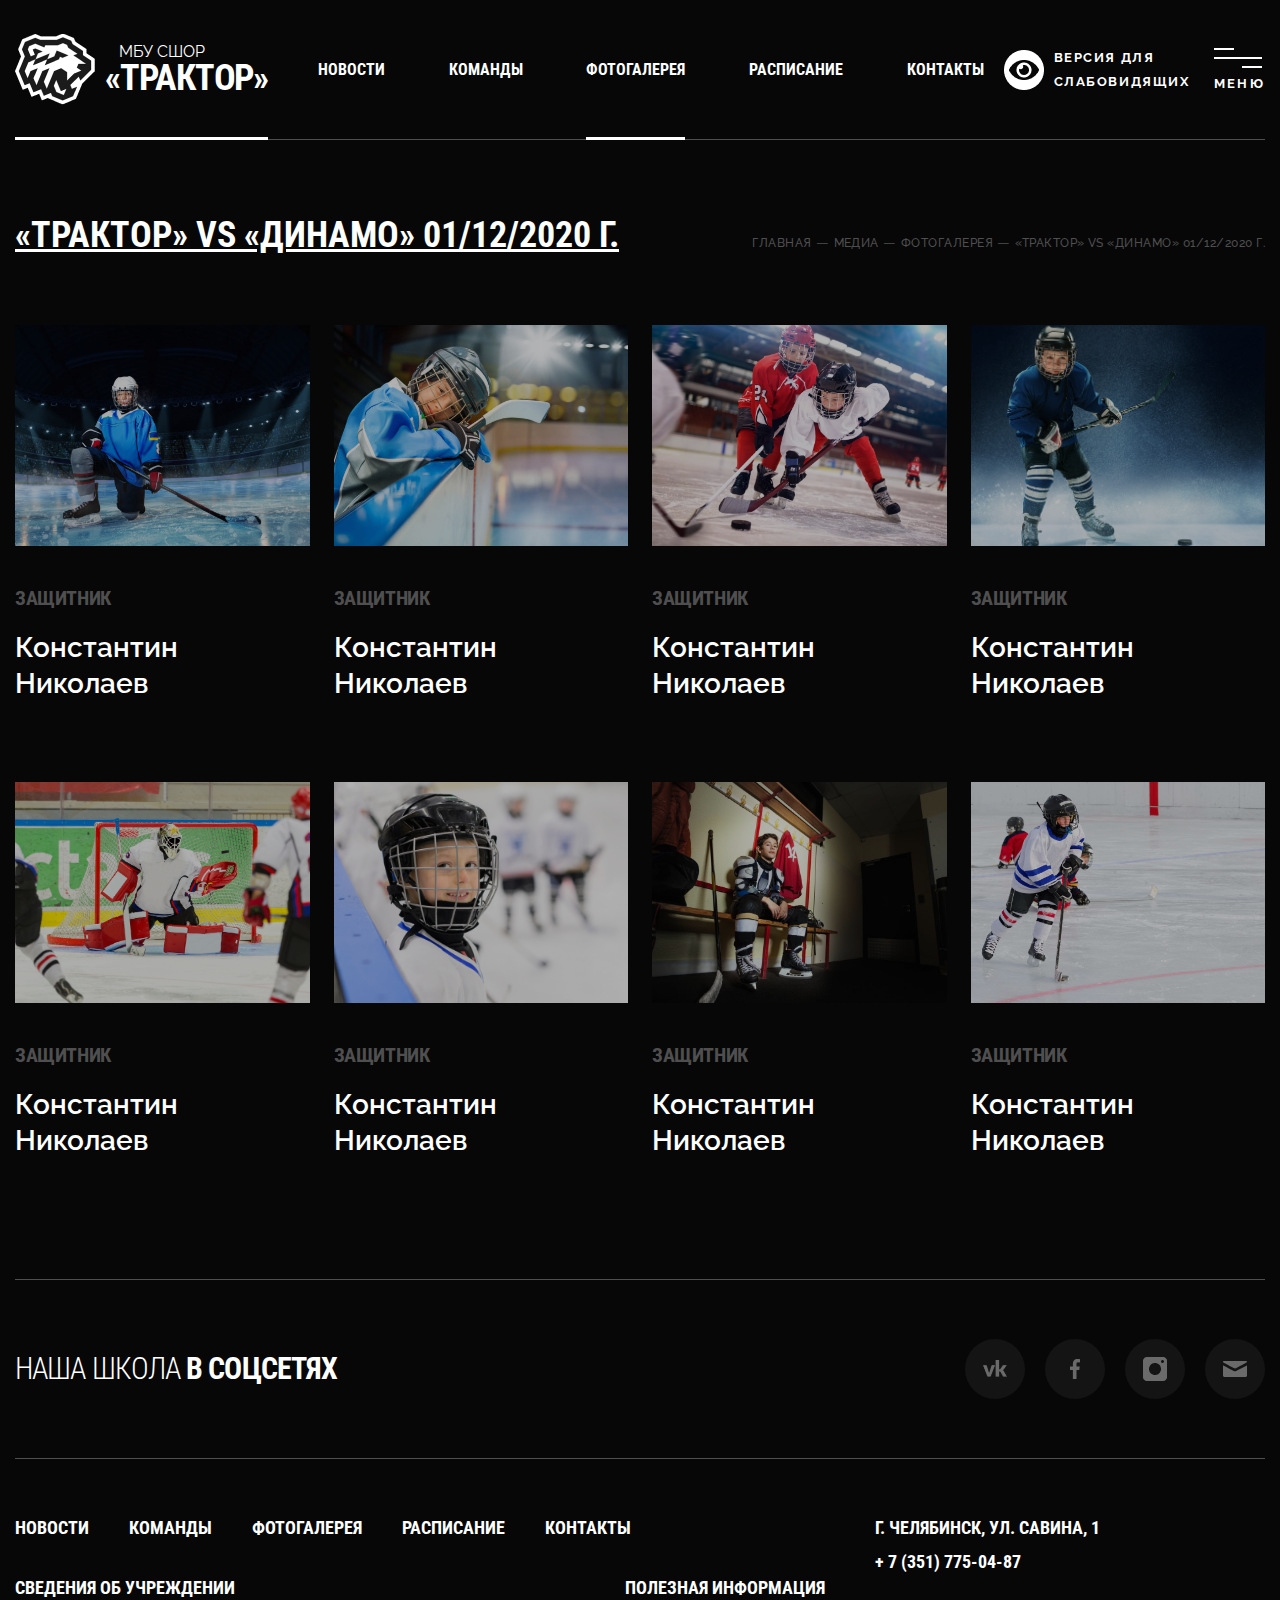
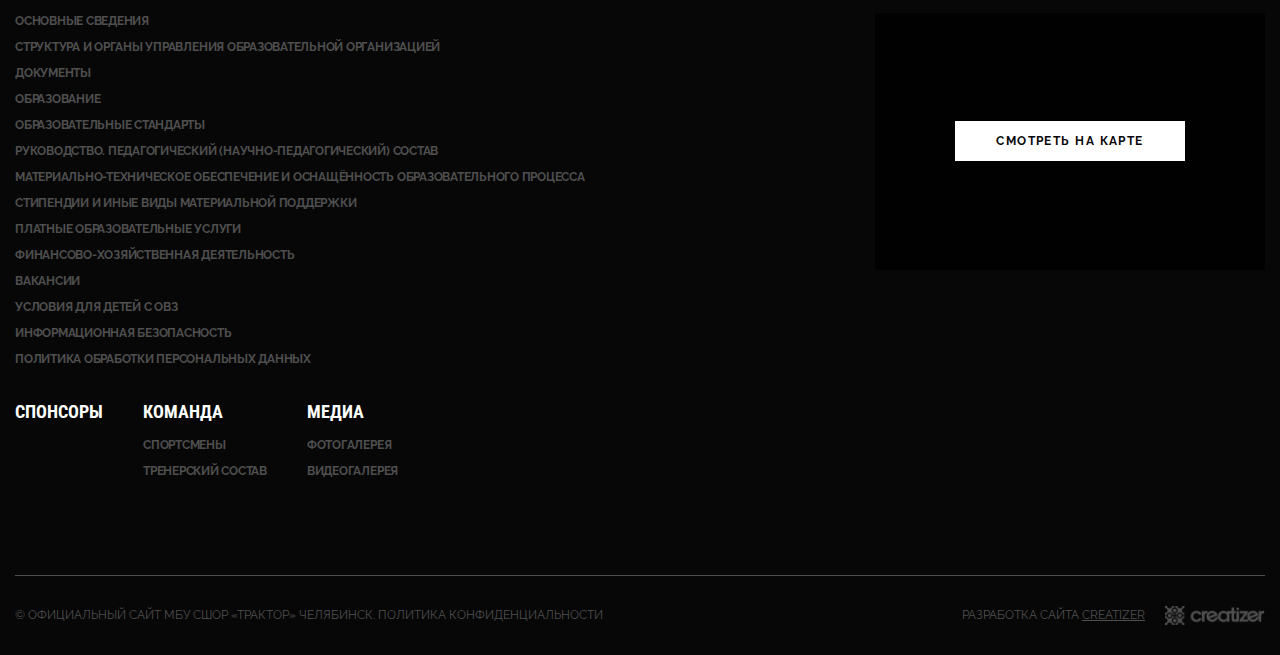
==== commit 24c7b103: "underline" ====
--- a/album.html
+++ b/album.html
@@ -48,7 +48,7 @@
 							</li>
 							<li>
 								<a href="gallery.html" class="header__link">фотогалерея</a>
-								<span class="underline"></span>
+								<span class="underline full"></span>
 							</li>
 							<li>
 								<a href="schedule.html" class="header__link">расписание</a>
--- a/css/style.css
+++ b/css/style.css
@@ -452,6 +452,13 @@
   -webkit-box-pack: justify;
       -ms-flex-pack: justify;
           justify-content: space-between;
+  margin: 0px 0px 70px 0px;
+}
+
+@media (max-width: 992px) {
+  .topbar {
+    margin: 0px 0px 40px 0px;
+  }
 }
 
 @media (max-width: 767px) {
@@ -550,6 +557,10 @@
   position: fixed !important;
   top: 0;
   left: 0;
+}
+
+.bvi-body .header {
+  margin: 100px 0px 0px 0px;
 }
 
 /* .fancybox-navigation .fancybox-button {
@@ -1128,6 +1139,13 @@
 
 .header__list li .underline.lift {
   bottom: -20px;
+}
+
+.header__list li .underline.full {
+  width: 100%;
+  left: 0;
+  opacity: 1;
+  visibility: visible;
 }
 
 .header__list li a:hover + .underline {
@@ -1538,7 +1556,7 @@
   -webkit-box-pack: center;
       -ms-flex-pack: center;
           justify-content: center;
-  margin: 80px 0;
+  margin: 40px 0;
 }
 
 @media (max-width: 992px) {
@@ -1559,49 +1577,8 @@
   margin: 0 -20px;
 }
 
-.menu-board__column {
-  -webkit-box-flex: 1;
-      -ms-flex: 1 1 20%;
-          flex: 1 1 20%;
-  display: -webkit-box;
-  display: -ms-flexbox;
-  display: flex;
-  -webkit-box-orient: vertical;
-  -webkit-box-direction: normal;
-      -ms-flex-direction: column;
-          flex-direction: column;
-  -webkit-box-pack: justify;
-      -ms-flex-pack: justify;
-          justify-content: space-between;
-  margin: 0 20px 50px 20px;
-}
-
-@media (max-width: 992px) {
-  .menu-board__column {
-    margin: 0 20px 40px 20px;
-  }
-}
-
-@media (max-width: 767px) {
-  .menu-board__column {
-    margin: 0 20px 20px 20px;
-  }
-}
-
-.menu-board__big-column {
-  -webkit-box-flex: 1;
-      -ms-flex: 1 1 50%;
-          flex: 1 1 50%;
-}
-
-.menu-board__item:not(:last-child) {
-  margin: 0 0 50px 0;
-}
-
-@media (max-width: 992px) {
-  .menu-board__item:not(:last-child) {
-    margin: 0 0 20px 0;
-  }
+.menu-board__item {
+  margin: 20px;
 }
 
 .menu-board__heading {
@@ -2703,6 +2680,19 @@
   left: 0;
 }
 
+.media__item iframe {
+  -webkit-transition: all 0.3s ease 0s;
+  transition: all 0.3s ease 0s;
+  width: 100%;
+  height: 100%;
+  -o-object-fit: cover;
+     object-fit: cover;
+  position: absolute;
+  top: 0;
+  left: 0;
+  pointer-events: none;
+}
+
 .media__item:nth-of-type(1) {
   -webkit-box-flex: 0;
       -ms-flex: 0 0 25%;
@@ -2788,6 +2778,10 @@
             transform: scale(1.02);
   }
   .media__item:hover video {
+    -webkit-transform: scale(1.02);
+            transform: scale(1.02);
+  }
+  .media__item:hover iframe {
     -webkit-transform: scale(1.02);
             transform: scale(1.02);
   }
@@ -2884,7 +2878,17 @@
 }
 
 .media #media__videos .media__hover {
-  background: url("../img/home/media/play.png") center/60px 60px no-repeat, rgba(20, 20, 20, 0.6);
+  background: rgba(20, 20, 20, 0.6);
+  opacity: 1;
+  visibility: visible;
+  -webkit-transition: all 0s ease 0s;
+  transition: all 0s ease 0s;
+  -webkit-transition: all 0.3s ease 0s;
+  transition: all 0.3s ease 0s;
+}
+
+.media #media__videos .media__hover:hover {
+  opacity: 0;
 }
 
 @media (max-width: 600px) {
@@ -2925,7 +2929,7 @@
 }
 
 .news__item {
-  margin: 80px 12px 0px 12px;
+  margin: 0px 12px 80px 12px;
   -webkit-box-flex: 1;
       -ms-flex: 1 1 23%;
           flex: 1 1 23%;
@@ -2955,9 +2959,6 @@
 }
 
 @media (max-width: 1365px) {
-  .news__item {
-    margin: 80px 12px 0px 12px;
-  }
   .news__item:nth-of-type(n) {
     -webkit-box-flex: 1;
         -ms-flex: 1 1 31%;
@@ -2967,7 +2968,7 @@
 
 @media (max-width: 767px) {
   .news__item {
-    margin: 20px 12px;
+    margin: 0px 12px;
   }
 }
 
@@ -2993,22 +2994,6 @@
 
 .article__body .last-news__body {
   border-bottom: none;
-}
-
-.article__topbar {
-  margin: 0px 0px 60px 0px;
-}
-
-@media (max-width: 992px) {
-  .article__topbar {
-    margin: 0px 0px 50px 0px;
-  }
-}
-
-@media (max-width: 767px) {
-  .article__topbar {
-    margin: 0px 0px 20px 0px;
-  }
 }
 
 .article__info {
@@ -3040,6 +3025,10 @@
     max-width: 100%;
     margin: 0px 0px 24px 0px;
   }
+}
+
+.article__text {
+  font-family: "Raleway", sans-serif !important;
 }
 
 .article__text h3 {
@@ -3057,10 +3046,44 @@
   line-height: 28px;
   letter-spacing: -0.02em;
   margin: 0px 0px 20px 0px;
+  color: #fff;
+}
+
+.article__text a {
+  color: #fff;
+}
+
+.article__text a:hover {
+  text-decoration: underline;
+}
+
+.article__text ul li {
+  position: relative;
+  padding: 0px 0px 0px 15px;
+}
+
+.article__text ul li:before {
+  content: "";
+  position: absolute;
+  top: 14px;
+  left: 0;
+  display: inline-block;
+  height: 2px;
+  width: 10px;
+  background: #fff;
 }
 
 .article__text ul li:first-child {
   font-weight: 700;
+}
+
+.article__text ul li:first-child:before {
+  display: none;
+}
+
+.article__text ol li {
+  padding: 0px 0px 0px 15px;
+  margin: 0px 0px 0px 15px;
 }
 
 .article__text .article__footnote {
@@ -3091,20 +3114,24 @@
   }
 }
 
-.teams__topbar {
-  margin: 0px 0px 160px 0px;
-}
-
-@media (max-width: 992px) {
-  .teams__topbar {
-    margin: 0px 0px 100px 0px;
+.teams__body .last-news__slider {
+  margin: 160px 0px 0px 0px;
+}
+
+@media (max-width: 992px) {
+  .teams__body .last-news__slider {
+    margin: 100px 0px 0px 0px;
   }
 }
 
 @media (max-width: 500px) {
-  .teams__topbar {
-    margin: 0px 0px 30px 0px;
-  }
+  .teams__body .last-news__slider {
+    margin: 30px 0px 100px 0px;
+  }
+}
+
+.teams__body .last-news__slider .ln-item__image {
+  height: 240px;
 }
 
 .teams__group {
@@ -3244,16 +3271,6 @@
   }
 }
 
-.gallery__topbar {
-  margin: 0px 0px 70px 0px;
-}
-
-@media (max-width: 992px) {
-  .gallery__topbar {
-    margin: 0px 0px 40px 0px;
-  }
-}
-
 .gallery__list {
   display: -webkit-box;
   display: -ms-flexbox;
@@ -3273,13 +3290,13 @@
   transition: all 0.3s ease 0s;
 }
 
-.gallery__item:nth-of-type(1), .gallery__item:nth-of-type(10) {
+.gallery__item:nth-of-type(14n + 1), .gallery__item:nth-of-type(14n + 10) {
   -webkit-box-flex: 0;
       -ms-flex: 0 0 50%;
           flex: 0 0 50%;
 }
 
-.gallery__item:nth-of-type(1) .gallery__image, .gallery__item:nth-of-type(10) .gallery__image {
+.gallery__item:nth-of-type(14n + 1) .gallery__image, .gallery__item:nth-of-type(14n + 10) .gallery__image {
   padding: 0px;
   height: 520px;
   display: -webkit-box;
@@ -3294,23 +3311,23 @@
           justify-content: flex-end;
 }
 
-.gallery__item:nth-of-type(1) .gallery__date,
-.gallery__item:nth-of-type(1) .gallery__heading, .gallery__item:nth-of-type(10) .gallery__date,
-.gallery__item:nth-of-type(10) .gallery__heading {
+.gallery__item:nth-of-type(14n + 1) .gallery__date,
+.gallery__item:nth-of-type(14n + 1) .gallery__heading, .gallery__item:nth-of-type(14n + 10) .gallery__date,
+.gallery__item:nth-of-type(14n + 10) .gallery__heading {
   display: none;
 }
 
-.gallery__item:nth-of-type(1) .gallery__date-invisible, .gallery__item:nth-of-type(10) .gallery__date-invisible {
+.gallery__item:nth-of-type(14n + 1) .gallery__date-invisible, .gallery__item:nth-of-type(14n + 10) .gallery__date-invisible {
   display: block;
   padding: 0px 48px 20px 48px;
 }
 
-.gallery__item:nth-of-type(1) .gallery__heading-invisible, .gallery__item:nth-of-type(10) .gallery__heading-invisible {
+.gallery__item:nth-of-type(14n + 1) .gallery__heading-invisible, .gallery__item:nth-of-type(14n + 10) .gallery__heading-invisible {
   display: block;
   padding: 0px 48px 60px 48px;
 }
 
-.gallery__item:nth-of-type(1) .gallery__curtain, .gallery__item:nth-of-type(10) .gallery__curtain {
+.gallery__item:nth-of-type(14n + 1) .gallery__curtain, .gallery__item:nth-of-type(14n + 10) .gallery__curtain {
   background: rgba(7, 7, 7, 0.6);
 }
 
@@ -3471,16 +3488,6 @@
   }
 }
 
-.album__topbar {
-  margin: 0px 0px 70px 0px;
-}
-
-@media (max-width: 992px) {
-  .album__topbar {
-    margin: 0px 0px 40px 0px;
-  }
-}
-
 .album__list {
   display: -webkit-box;
   display: -ms-flexbox;
@@ -3600,16 +3607,6 @@
   }
 }
 
-.schedule__topbar {
-  margin: 0px 0px 50px 0px;
-}
-
-@media (max-width: 992px) {
-  .schedule__topbar {
-    margin: 0px 0px 30px 0px;
-  }
-}
-
 .schedule__form {
   display: -webkit-box;
   display: -ms-flexbox;
@@ -3728,16 +3725,6 @@
 @media (max-width: 360px) {
   .contacts {
     padding: 120px 0 20px 0;
-  }
-}
-
-.contacts__topbar {
-  margin: 0px 0px 50px 0px;
-}
-
-@media (max-width: 992px) {
-  .contacts__topbar {
-    margin: 0px 0px 30px 0px;
   }
 }
 
